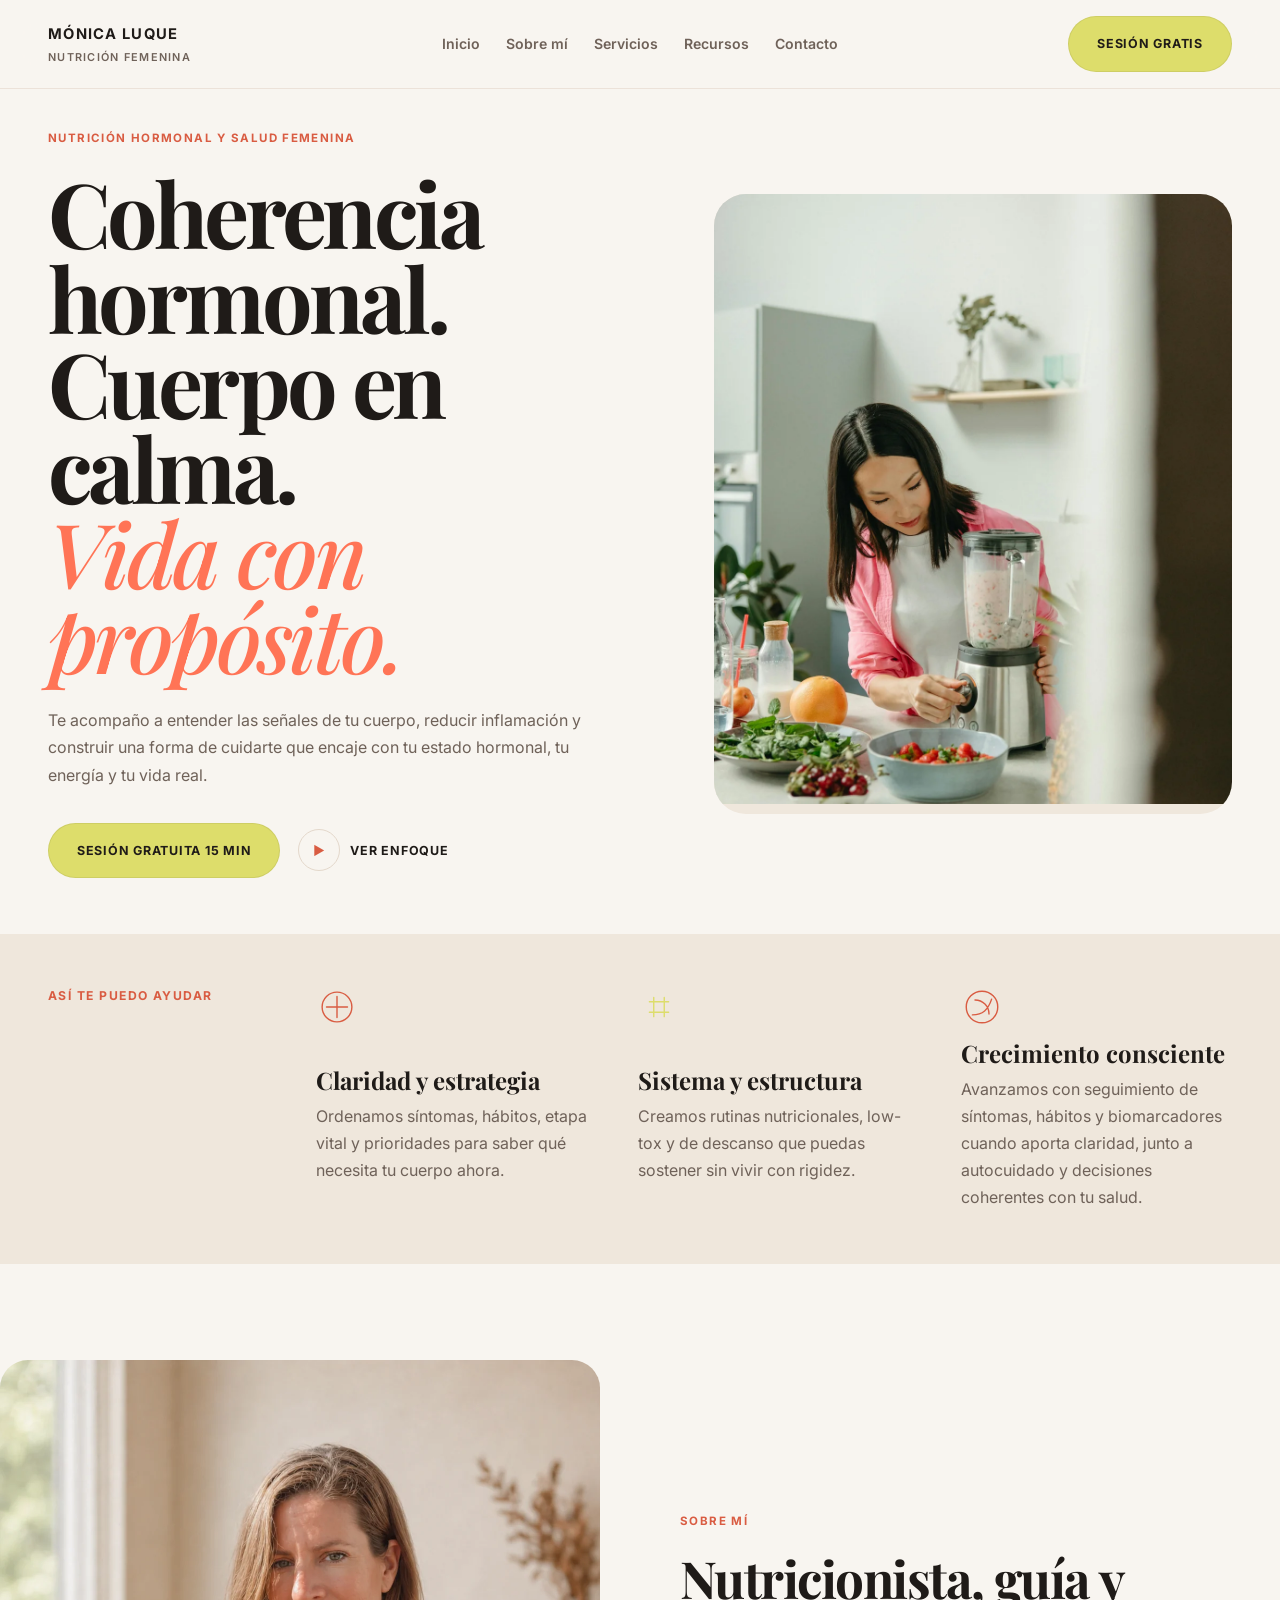
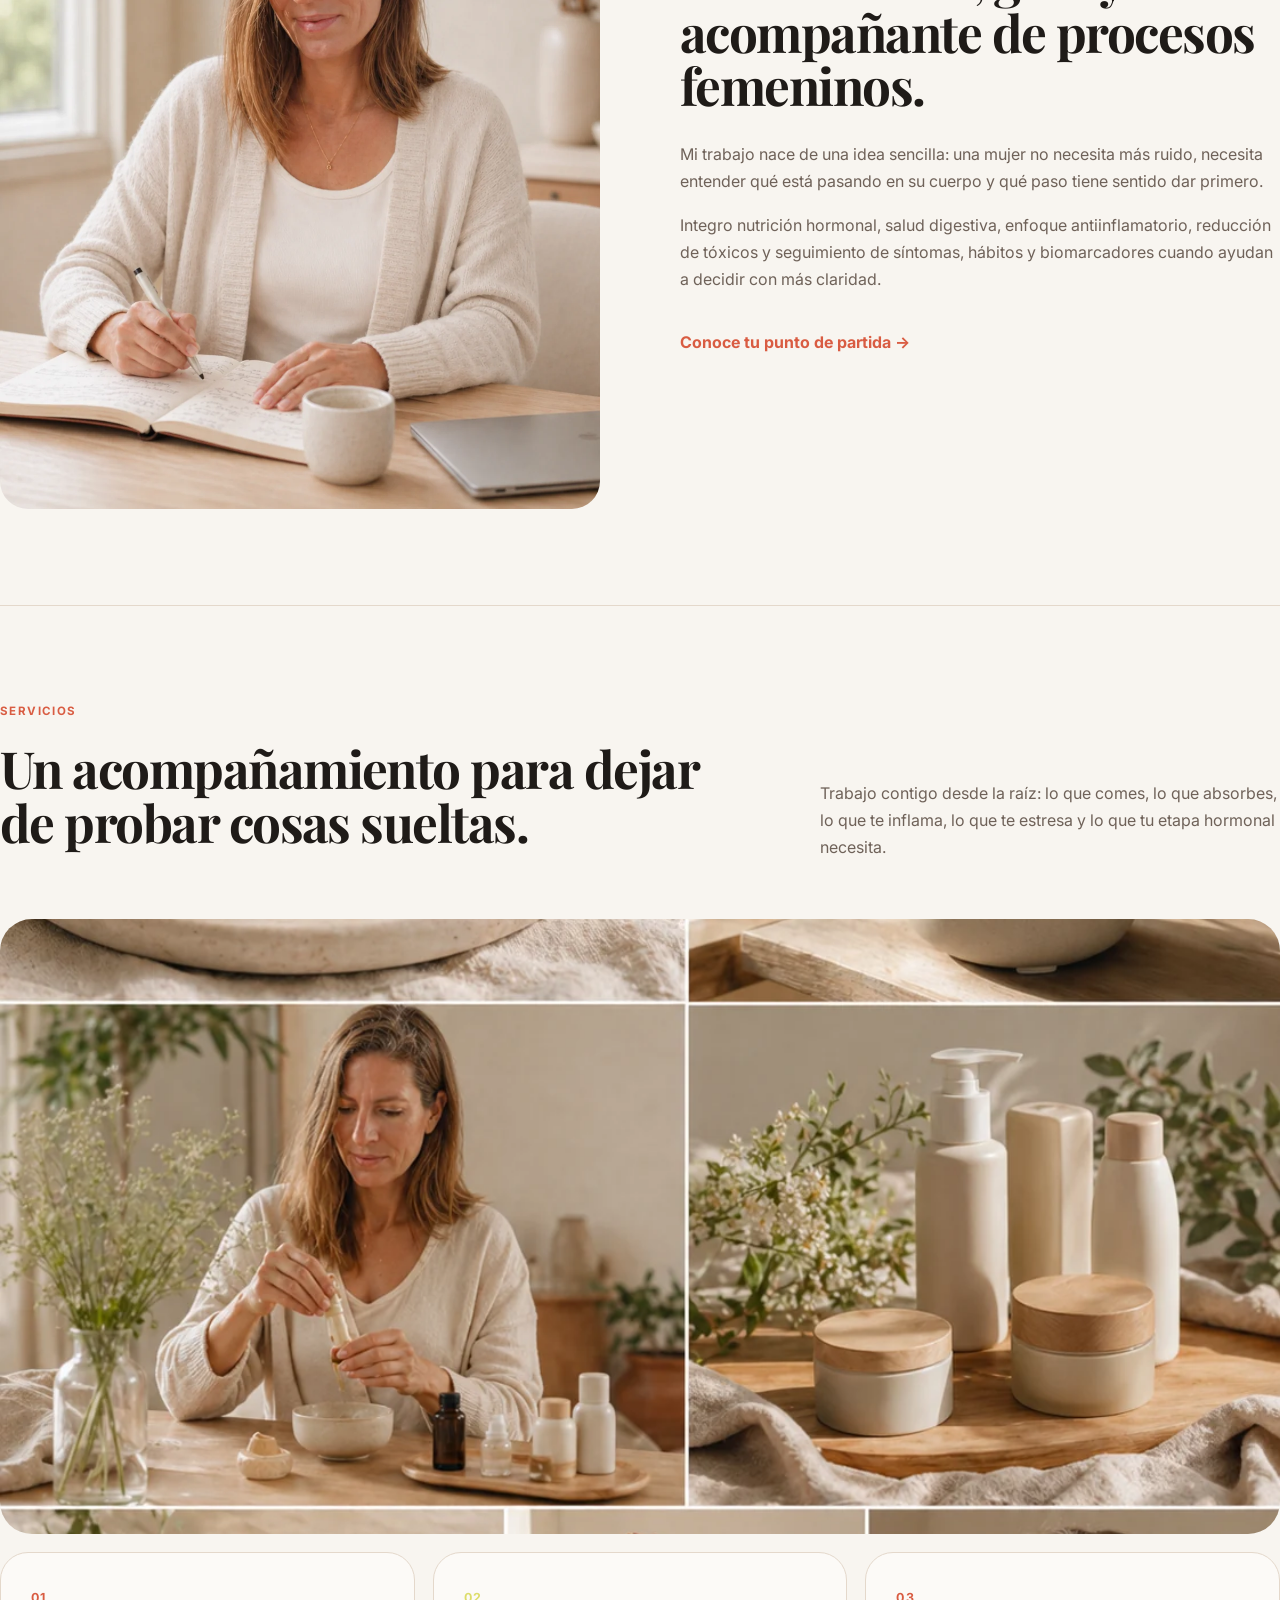
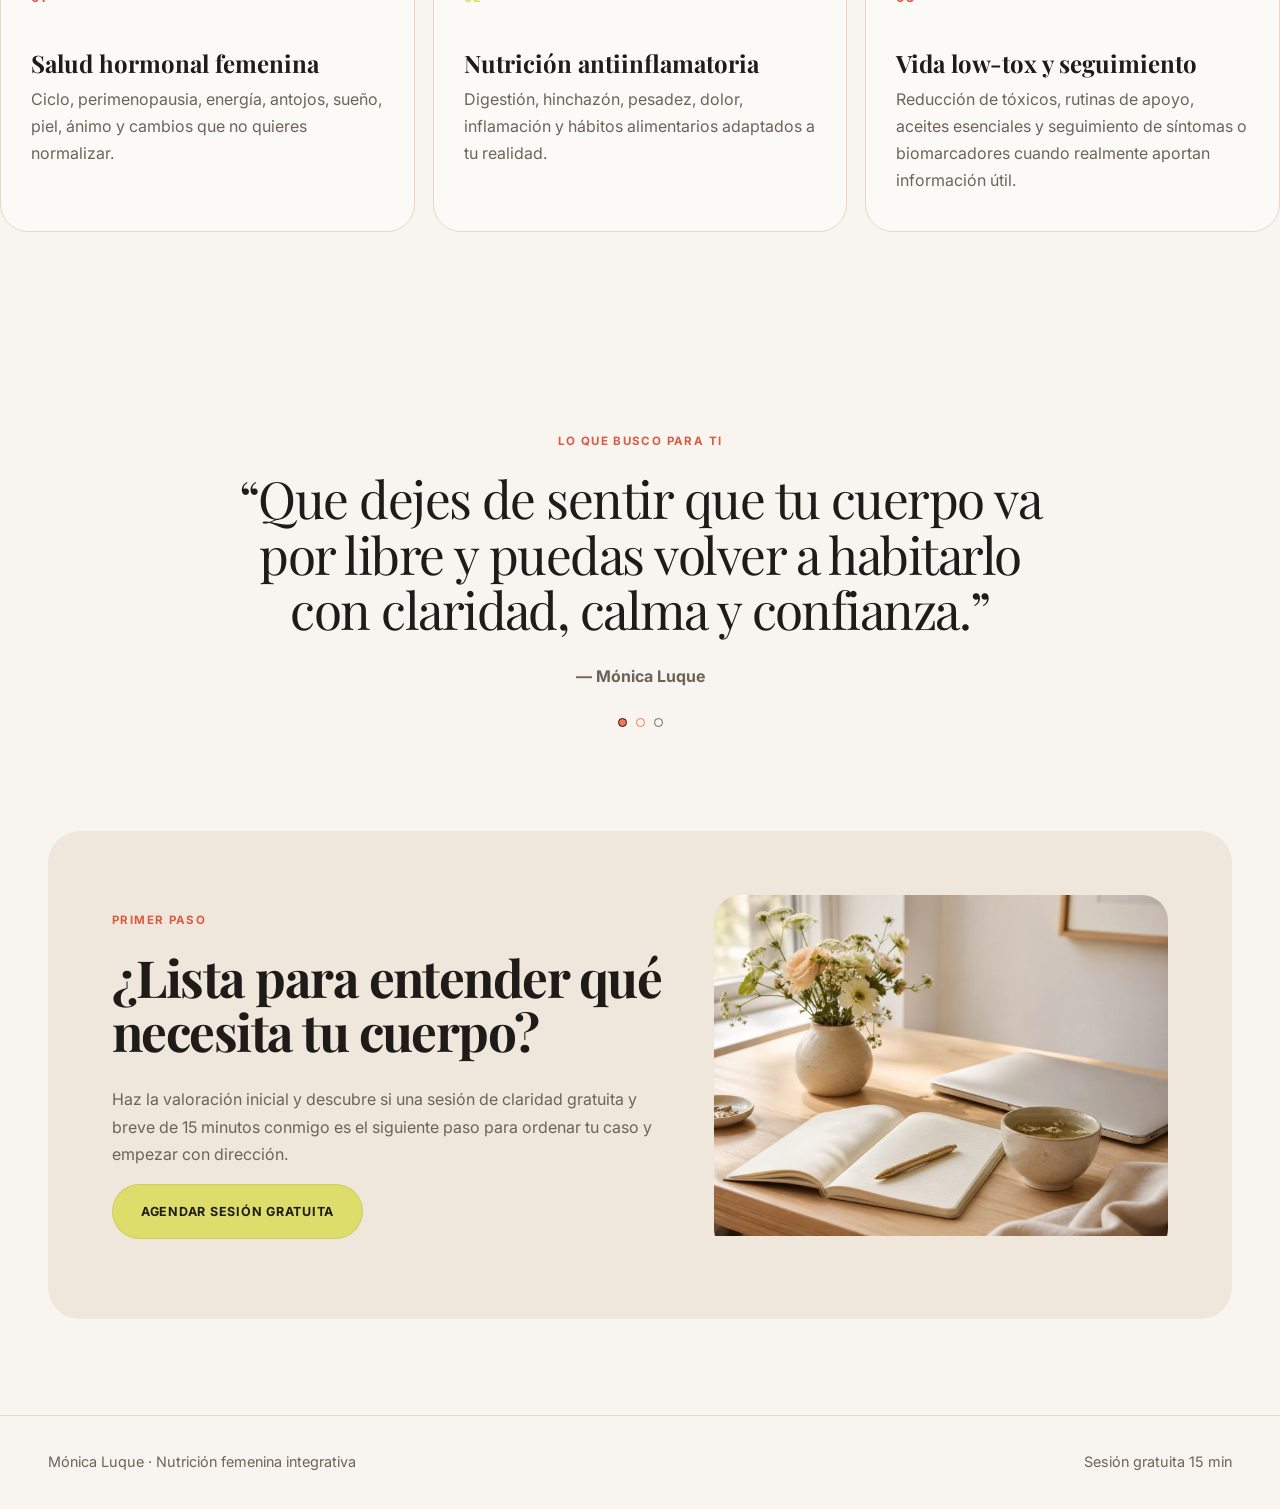
==== index.html @ c3ed1be4 "Apply brand accent colors" ====
<!doctype html>
<html lang="es">
  <head>
    <meta charset="utf-8" />
    <meta name="viewport" content="width=device-width, initial-scale=1" />
    <title>Mónica Luque | Nutrición hormonal y salud femenina</title>
    <meta
      name="description"
      content="Acompañamiento nutricional para mujeres que quieren entender su salud hormonal, reducir inflamación y recuperar calma, energía y claridad."
    />
    <link rel="preconnect" href="https://fonts.googleapis.com" />
    <link rel="preconnect" href="https://fonts.gstatic.com" crossorigin />
    <link
      href="https://fonts.googleapis.com/css2?family=Inter:wght@400;500;600;700&family=Playfair+Display:ital,wght@0,500;0,600;1,500&display=swap"
      rel="stylesheet"
    />
    <style>
      :root {
        --color-bg: #F8F5F0;
        --color-bg-soft: #EFE7DC;
        --color-text: #1F1B18;
        --color-muted: #6F6259;
        --color-accent: #ff7456;
        --color-accent-dark: #d95c42;
        --color-highlight: #dddd6b;
        --color-border: #E4D8CB;
        --color-white: #FFFFFF;
        --color-black: #151515;
      }

      * {
        box-sizing: border-box;
      }

      html {
        scroll-behavior: smooth;
      }

      body {
        margin: 0;
        color: var(--color-text);
        background: var(--color-bg);
        font-family: "Inter", sans-serif;
        line-height: 1.7;
      }

      body.menu-open {
        overflow: hidden;
      }

      img {
        display: block;
        width: 100%;
        height: 100%;
        object-fit: cover;
      }

      a {
        color: inherit;
        text-decoration: none;
      }

      h1,
      h2,
      h3,
      p {
        margin-top: 0;
      }

      .container {
        width: min(1440px, 100%);
        margin: 0 auto;
        padding: 0 clamp(24px, 4vw, 48px);
      }

      .header {
        position: sticky;
        top: 0;
        z-index: 50;
        background: rgba(248, 245, 240, 0.86);
        border-bottom: 1px solid rgba(228, 216, 203, 0.64);
        backdrop-filter: blur(18px);
      }

      .header-inner {
        height: 88px;
        display: grid;
        grid-template-columns: 1fr auto 1fr;
        align-items: center;
        gap: 24px;
      }

      .brand {
        display: inline-flex;
        flex-direction: column;
        gap: 1px;
        width: fit-content;
        letter-spacing: 0.08em;
        text-transform: uppercase;
      }

      .brand strong {
        font-size: 0.92rem;
        font-weight: 700;
      }

      .brand span {
        color: var(--color-muted);
        font-size: 0.68rem;
        font-weight: 600;
      }

      .nav {
        display: flex;
        align-items: center;
        gap: 26px;
        color: var(--color-muted);
        font-size: 0.88rem;
        font-weight: 600;
      }

      .nav a {
        transition: color 0.25s ease;
      }

      .nav a:hover {
        color: var(--color-text);
      }

      .header-actions {
        display: flex;
        justify-content: flex-end;
        align-items: center;
        gap: 14px;
      }

      .menu-toggle {
        display: none;
        width: 44px;
        height: 44px;
        border: 1px solid var(--color-border);
        border-radius: 999px;
        background: rgba(255, 255, 255, 0.5);
        cursor: pointer;
      }

      .menu-toggle span {
        display: block;
        width: 17px;
        height: 1.5px;
        margin: 4px auto;
        background: var(--color-text);
      }

      .btn-primary,
      .btn-secondary {
        display: inline-flex;
        align-items: center;
        justify-content: center;
        gap: 10px;
        min-height: 52px;
        border-radius: 999px;
        font-weight: 700;
        text-transform: uppercase;
        font-size: 0.78rem;
        letter-spacing: 0.06em;
      }

      .btn-primary {
        padding: 16px 28px;
        color: var(--color-text);
        background: var(--color-highlight);
        border: 1px solid rgba(31, 27, 24, 0.08);
        transition: transform 0.25s ease, background 0.25s ease;
      }

      .btn-primary:hover {
        transform: translateY(-2px);
        background: var(--color-accent);
        color: var(--color-white);
      }

      .btn-secondary {
        color: var(--color-text);
        background: transparent;
      }

      .play-icon {
        display: inline-grid;
        place-items: center;
        width: 42px;
        height: 42px;
        color: var(--color-accent-dark);
        border: 1px solid var(--color-border);
        border-radius: 50%;
      }

      .hero {
        min-height: calc(100vh - 88px);
        display: grid;
        grid-template-columns: minmax(0, 1fr) minmax(360px, 0.9fr);
        align-items: center;
        gap: clamp(48px, 7vw, 108px);
        padding-top: 40px;
        padding-bottom: 56px;
      }

      .eyebrow {
        margin-bottom: 20px;
        color: var(--color-accent-dark);
        font-size: 0.72rem;
        font-weight: 700;
        letter-spacing: 0.12em;
        text-transform: uppercase;
      }

      .hero-title {
        max-width: 860px;
        margin-bottom: 28px;
        font-family: "Playfair Display", "Cormorant Garamond", Georgia, serif;
        font-size: clamp(3rem, 7vw, 6.5rem);
        line-height: 0.95;
        letter-spacing: -0.04em;
      }

      .italic-accent {
        color: var(--color-accent);
        font-style: italic;
        font-weight: 500;
      }

      .body-text {
        max-width: 620px;
        color: var(--color-muted);
        font-size: 1rem;
        line-height: 1.7;
      }

      .hero-actions {
        display: flex;
        flex-wrap: wrap;
        align-items: center;
        gap: 18px;
        margin-top: 34px;
      }

      .hero-image {
        min-height: 620px;
        overflow: hidden;
        border-radius: 32px;
        background: var(--color-bg-soft);
      }

      .service-band {
        background: var(--color-bg-soft);
      }

      .features-grid {
        display: grid;
        grid-template-columns: 0.8fr repeat(3, 1fr);
        gap: clamp(24px, 4vw, 58px);
        padding-top: 52px;
        padding-bottom: 52px;
      }

      .feature-kicker {
        max-width: 210px;
        color: var(--color-accent-dark);
        font-size: 0.76rem;
        font-weight: 700;
        letter-spacing: 0.12em;
        text-transform: uppercase;
      }

      .feature {
        display: grid;
        gap: 12px;
      }

      .feature-icon {
        width: 42px;
        height: 42px;
        color: var(--color-accent-dark);
      }

      .feature:nth-of-type(2) .feature-icon {
        color: var(--color-highlight);
      }

      .feature h3,
      .service-card h3 {
        margin-bottom: 8px;
        font-family: "Playfair Display", Georgia, serif;
        font-size: 1.5rem;
        line-height: 1.15;
      }

      .feature p,
      .service-card p {
        margin-bottom: 0;
        color: var(--color-muted);
      }

      .about {
        padding: 96px 0;
        display: grid;
        grid-template-columns: 1fr 1fr;
        gap: 80px;
        align-items: center;
      }

      .about-image {
        min-height: 650px;
        overflow: hidden;
        border-radius: 28px;
        transition: transform 0.3s ease;
      }

      .about-image:hover,
      .cta-box:hover {
        transform: translateY(-3px);
      }

      .section-title {
        max-width: 760px;
        margin-bottom: 28px;
        font-family: "Playfair Display", "Cormorant Garamond", Georgia, serif;
        font-size: clamp(2rem, 4vw, 4rem);
        line-height: 1.05;
        letter-spacing: -0.03em;
      }

      .text-link {
        display: inline-flex;
        align-items: center;
        gap: 10px;
        margin-top: 20px;
        color: var(--color-accent-dark);
        font-weight: 700;
      }

      .services {
        padding: 96px 0;
        border-top: 1px solid var(--color-border);
      }

      .services-head {
        display: flex;
        justify-content: space-between;
        gap: 42px;
        align-items: flex-end;
        margin-bottom: 42px;
      }

      .services-head p {
        max-width: 460px;
      }

      .services-visual {
        height: clamp(360px, 48vw, 620px);
        margin-bottom: 18px;
        overflow: hidden;
        border-radius: 32px;
        background: var(--color-bg-soft);
      }

      .services-grid {
        display: grid;
        grid-template-columns: repeat(3, 1fr);
        gap: 18px;
      }

      .service-card {
        min-height: 280px;
        padding: 30px;
        background: rgba(255, 255, 255, 0.46);
        border: 1px solid var(--color-border);
        border-radius: 28px;
        transition: transform 0.3s ease, background 0.3s ease, border-color 0.3s ease;
      }

      .service-card:hover {
        transform: translateY(-4px);
        background: rgba(255, 255, 255, 0.72);
        border-color: rgba(255, 116, 86, 0.48);
      }

      .service-card span {
        display: inline-flex;
        margin-bottom: 42px;
        color: var(--color-accent-dark);
        font-size: 0.78rem;
        font-weight: 700;
        letter-spacing: 0.1em;
      }

      .service-card:nth-child(2) span {
        color: var(--color-highlight);
      }

      .testimonial {
        padding: 104px 0;
        text-align: center;
      }

      .quote {
        max-width: 820px;
        margin: 0 auto 26px;
        font-family: "Playfair Display", Georgia, serif;
        font-size: clamp(2rem, 4vw, 4rem);
        line-height: 1.08;
        letter-spacing: -0.03em;
      }

      .testimonial cite {
        color: var(--color-muted);
        font-style: normal;
        font-weight: 700;
      }

      .dots {
        display: flex;
        justify-content: center;
        gap: 9px;
        margin-top: 28px;
      }

      .dots span {
        width: 9px;
        height: 9px;
        border: 1px solid var(--color-muted);
        border-radius: 50%;
      }

      .dots span:first-child {
        background: var(--color-accent);
        border-color: var(--color-black);
      }

      .dots span:nth-child(2) {
        border-color: var(--color-accent);
      }

      .cta {
        padding-bottom: 96px;
      }

      .cta-box {
        display: grid;
        grid-template-columns: 1.1fr 0.9fr;
        gap: 48px;
        align-items: center;
        overflow: hidden;
        padding: clamp(36px, 5vw, 64px);
        background: var(--color-bg-soft);
        border-radius: 32px;
        transition: transform 0.3s ease;
      }

      .cta-copy p {
        max-width: 560px;
      }

      .cta-image {
        min-height: 360px;
        overflow: hidden;
        border-radius: 26px;
      }

      .footer {
        padding: 34px 0;
        border-top: 1px solid var(--color-border);
        color: var(--color-muted);
      }

      .footer-inner {
        display: flex;
        justify-content: space-between;
        gap: 20px;
        font-size: 0.9rem;
      }

      .fade-in {
        opacity: 0;
        transform: translateY(24px);
        transition: opacity 0.7s ease, transform 0.7s ease;
      }

      .fade-in.visible {
        opacity: 1;
        transform: translateY(0);
      }

      .mobile-panel {
        display: none;
      }

      @media (max-width: 980px) {
        .header-inner,
        .hero,
        .about,
        .cta-box,
        .features-grid,
        .services-grid {
          grid-template-columns: 1fr;
        }

        .header-inner {
          display: flex;
          justify-content: space-between;
        }

        .nav,
        .header-actions .btn-primary {
          display: none;
        }

        .menu-toggle {
          display: inline-block;
        }

        .mobile-panel {
          position: fixed;
          inset: 88px 16px auto;
          z-index: 60;
          display: grid;
          gap: 8px;
          padding: 18px;
          background: rgba(255, 255, 255, 0.92);
          border: 1px solid var(--color-border);
          border-radius: 24px;
          box-shadow: 0 24px 80px rgba(31, 27, 24, 0.12);
          transform: translateY(-12px);
          opacity: 0;
          pointer-events: none;
          transition: opacity 0.25s ease, transform 0.25s ease;
        }

        .menu-open .mobile-panel {
          transform: translateY(0);
          opacity: 1;
          pointer-events: auto;
        }

        .mobile-panel a {
          padding: 14px 12px;
          border-radius: 16px;
          font-weight: 700;
        }

        .mobile-panel a:last-child {
          color: var(--color-white);
          background: var(--color-black);
          text-align: center;
        }

        .hero {
          min-height: auto;
          padding-top: 42px;
        }

        .hero-image,
        .about-image {
          min-height: 460px;
        }

        .features-grid {
          gap: 30px;
        }

        .services-head {
          display: block;
        }
      }

      @media (max-width: 640px) {
        .container {
          padding: 0 24px;
        }

        .header-inner {
          height: 78px;
        }

        .mobile-panel {
          inset-top: 78px;
        }

        .hero-title {
          font-size: clamp(2.8rem, 15vw, 3.2rem);
        }

        .hero-actions {
          align-items: stretch;
          flex-direction: column;
        }

        .btn-primary,
        .btn-secondary {
          width: 100%;
        }

        .hero-image,
        .about-image,
        .services-visual,
        .cta-image {
          min-height: 360px;
          border-radius: 24px;
        }

        .about,
        .services,
        .testimonial,
        .cta {
          padding-top: 64px;
          padding-bottom: 64px;
        }

        .cta-box {
          padding: 30px;
          border-radius: 28px;
        }

        .footer-inner {
          flex-direction: column;
        }
      }
    </style>
  </head>
  <body>
    <header class="header">
      <div class="container header-inner">
        <a class="brand" href="#inicio" aria-label="Mónica Luque">
          <strong>Mónica Luque</strong>
          <span>Nutrición femenina</span>
        </a>

        <nav class="nav" aria-label="Navegación principal">
          <a href="#inicio">Inicio</a>
          <a href="#sobre-mi">Sobre mí</a>
          <a href="#servicios">Servicios</a>
          <a href="#recursos">Recursos</a>
          <a href="#contacto">Contacto</a>
        </nav>

        <div class="header-actions">
          <a class="btn-primary" href="./sesion-claridad/">Sesión gratis</a>
          <button class="menu-toggle" type="button" aria-label="Abrir menú" aria-expanded="false">
            <span></span>
            <span></span>
          </button>
        </div>
      </div>
    </header>

    <nav class="mobile-panel" aria-label="Menú móvil">
      <a href="#inicio">Inicio</a>
      <a href="#sobre-mi">Sobre mí</a>
      <a href="#servicios">Servicios</a>
      <a href="#recursos">Recursos</a>
      <a href="./sesion-claridad/">Sesión gratuita 15 min</a>
    </nav>

    <main id="inicio">
      <section class="container hero fade-in">
        <div>
          <p class="eyebrow">Nutrición hormonal y salud femenina</p>
          <h1 class="hero-title">
            Coherencia hormonal.<br />
            Cuerpo en calma.<br />
            <span class="italic-accent">Vida con propósito.</span>
          </h1>
          <p class="body-text">
            Te acompaño a entender las señales de tu cuerpo, reducir inflamación y construir una forma de cuidarte que encaje con tu estado hormonal, tu energía y tu vida real.
          </p>
          <div class="hero-actions">
            <a class="btn-primary" href="./sesion-claridad/">Sesión gratuita 15 min</a>
            <a class="btn-secondary" href="#sobre-mi"><span class="play-icon">▶</span> Ver enfoque</a>
          </div>
        </div>

        <div class="hero-image" aria-label="Imagen luminosa de nutrición y salud femenina">
          <img
            src="./assets/images/nutrition-female-health-hero.webp"
            alt="Mujer preparando alimentos frescos en una cocina luminosa para cuidar su salud hormonal"
            fetchpriority="high"
          />
        </div>
      </section>

      <section class="service-band fade-in" id="recursos">
        <div class="container features-grid">
          <p class="feature-kicker">Así te puedo ayudar</p>
          <article class="feature">
            <svg class="feature-icon" viewBox="0 0 48 48" fill="none" aria-hidden="true"><path d="M12 24h24M24 12v24" stroke="currentColor" stroke-width="1.6" stroke-linecap="round"/><circle cx="24" cy="24" r="17" stroke="currentColor" stroke-width="1.6"/></svg>
            <div>
              <h3>Claridad y estrategia</h3>
              <p>Ordenamos síntomas, hábitos, etapa vital y prioridades para saber qué necesita tu cuerpo ahora.</p>
            </div>
          </article>
          <article class="feature">
            <svg class="feature-icon" viewBox="0 0 48 48" fill="none" aria-hidden="true"><path d="M13 18h22M13 30h22M18 13v22M30 13v22" stroke="currentColor" stroke-width="1.6" stroke-linecap="round"/></svg>
            <div>
              <h3>Sistema y estructura</h3>
              <p>Creamos rutinas nutricionales, low-tox y de descanso que puedas sostener sin vivir con rigidez.</p>
            </div>
          </article>
          <article class="feature">
            <svg class="feature-icon" viewBox="0 0 48 48" fill="none" aria-hidden="true"><path d="M13 33c12 0 18-6 22-18M16 16c9 0 16 7 16 16" stroke="currentColor" stroke-width="1.6" stroke-linecap="round"/><circle cx="24" cy="24" r="18" stroke="currentColor" stroke-width="1.6"/></svg>
            <div>
              <h3>Crecimiento consciente</h3>
              <p>Avanzamos con seguimiento de síntomas, hábitos y biomarcadores cuando aporta claridad, junto a autocuidado y decisiones coherentes con tu salud.</p>
            </div>
          </article>
        </div>
      </section>

      <section class="container about fade-in" id="sobre-mi">
        <div class="about-image">
          <img
            src="./assets/images/monica-sobre-mi.webp"
            alt="Mónica Luque revisando notas de nutrición y salud femenina"
            loading="lazy"
          />
        </div>
        <div>
          <p class="eyebrow">Sobre mí</p>
          <h2 class="section-title">Nutricionista, guía y acompañante de procesos femeninos.</h2>
          <p class="body-text">
            Mi trabajo nace de una idea sencilla: una mujer no necesita más ruido, necesita entender qué está pasando en su cuerpo y qué paso tiene sentido dar primero.
          </p>
          <p class="body-text">
            Integro nutrición hormonal, salud digestiva, enfoque antiinflamatorio, reducción de tóxicos y seguimiento de síntomas, hábitos y biomarcadores cuando ayudan a decidir con más claridad.
          </p>
          <a class="text-link" href="./sesion-claridad/">Conoce tu punto de partida →</a>
        </div>
      </section>

      <section class="container services fade-in" id="servicios">
        <div class="services-head">
          <div>
            <p class="eyebrow">Servicios</p>
            <h2 class="section-title">Un acompañamiento para dejar de probar cosas sueltas.</h2>
          </div>
          <p class="body-text">
            Trabajo contigo desde la raíz: lo que comes, lo que absorbes, lo que te inflama, lo que te estresa y lo que tu etapa hormonal necesita.
          </p>
        </div>
        <div class="services-visual">
          <img
            src="./assets/images/monica-universo-bienestar.webp"
            alt="Universo visual de bienestar femenino, autocuidado y vida low-tox"
            loading="lazy"
          />
        </div>
        <div class="services-grid">
          <article class="service-card">
            <span>01</span>
            <h3>Salud hormonal femenina</h3>
            <p>Ciclo, perimenopausia, energía, antojos, sueño, piel, ánimo y cambios que no quieres normalizar.</p>
          </article>
          <article class="service-card">
            <span>02</span>
            <h3>Nutrición antiinflamatoria</h3>
            <p>Digestión, hinchazón, pesadez, dolor, inflamación y hábitos alimentarios adaptados a tu realidad.</p>
          </article>
          <article class="service-card">
            <span>03</span>
            <h3>Vida low-tox y seguimiento</h3>
            <p>Reducción de tóxicos, rutinas de apoyo, aceites esenciales y seguimiento de síntomas o biomarcadores cuando realmente aportan información útil.</p>
          </article>
        </div>
      </section>

      <section class="testimonial fade-in">
        <div class="container">
          <p class="eyebrow">Lo que busco para ti</p>
          <blockquote class="quote">
            “Que dejes de sentir que tu cuerpo va por libre y puedas volver a habitarlo con claridad, calma y confianza.”
          </blockquote>
          <cite>— Mónica Luque</cite>
          <div class="dots" aria-hidden="true"><span></span><span></span><span></span></div>
        </div>
      </section>

      <section class="container cta fade-in" id="contacto">
        <div class="cta-box">
          <div class="cta-copy">
            <p class="eyebrow">Primer paso</p>
            <h2 class="section-title">¿Lista para entender qué necesita tu cuerpo?</h2>
            <p class="body-text">
              Haz la valoración inicial y descubre si una sesión de claridad gratuita y breve de 15 minutos conmigo es el siguiente paso para ordenar tu caso y empezar con dirección.
            </p>
            <a class="btn-primary" href="./sesion-claridad/">Agendar sesión gratuita</a>
          </div>
          <div class="cta-image">
            <img
              src="./assets/images/monica-claridad-cta.webp"
              alt="Escritorio luminoso con libreta, infusión y flores para una sesión de claridad"
              loading="lazy"
            />
          </div>
        </div>
      </section>
    </main>

    <footer class="footer">
      <div class="container footer-inner">
        <span>Mónica Luque · Nutrición femenina integrativa</span>
        <a href="./sesion-claridad/">Sesión gratuita 15 min</a>
      </div>
    </footer>

    <script>
      const toggle = document.querySelector(".menu-toggle");
      const links = document.querySelectorAll(".mobile-panel a");
      const fadeItems = document.querySelectorAll(".fade-in");

      toggle.addEventListener("click", () => {
        const isOpen = document.body.classList.toggle("menu-open");
        toggle.setAttribute("aria-expanded", String(isOpen));
      });

      links.forEach((link) => {
        link.addEventListener("click", () => {
          document.body.classList.remove("menu-open");
          toggle.setAttribute("aria-expanded", "false");
        });
      });

      const observer = new IntersectionObserver(
        (entries) => {
          entries.forEach((entry) => {
            if (entry.isIntersecting) {
              entry.target.classList.add("visible");
              observer.unobserve(entry.target);
            }
          });
        },
        { threshold: 0.16 }
      );

      fadeItems.forEach((item) => observer.observe(item));
    </script>
  </body>
</html>
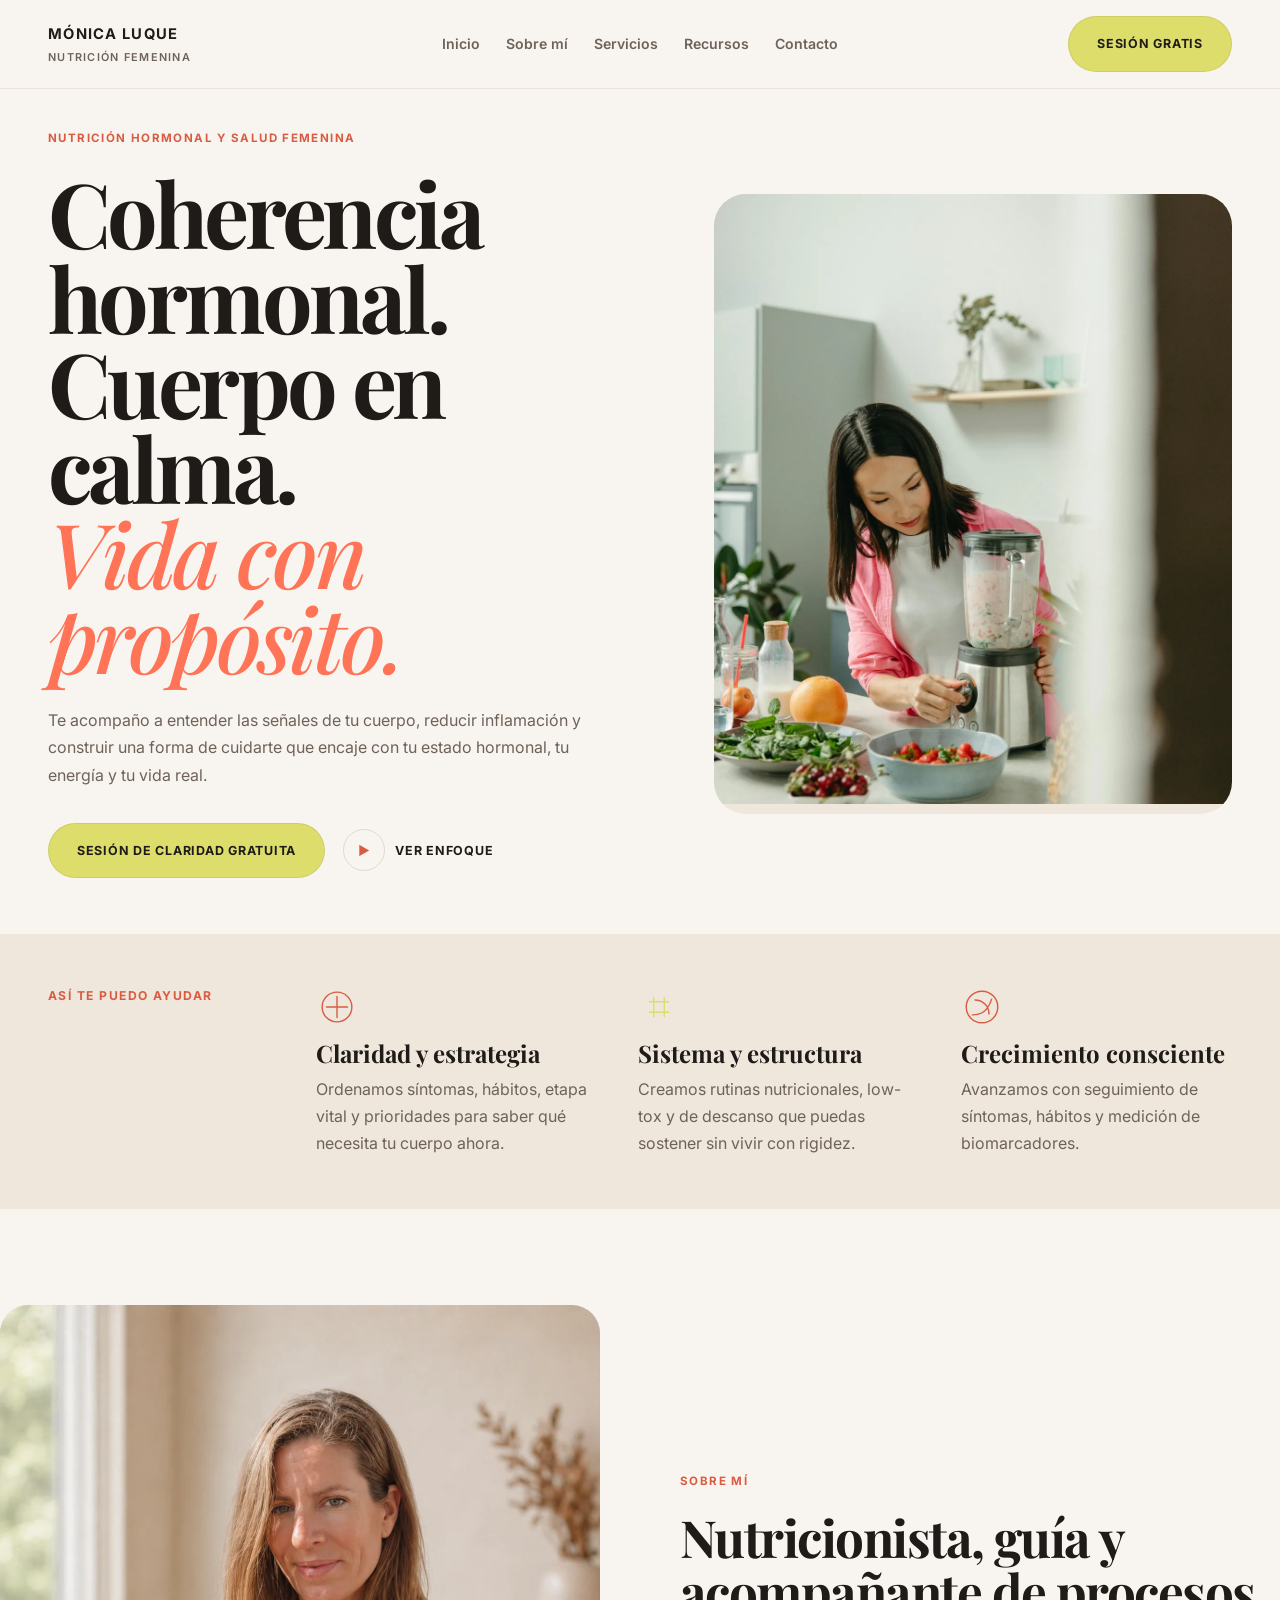
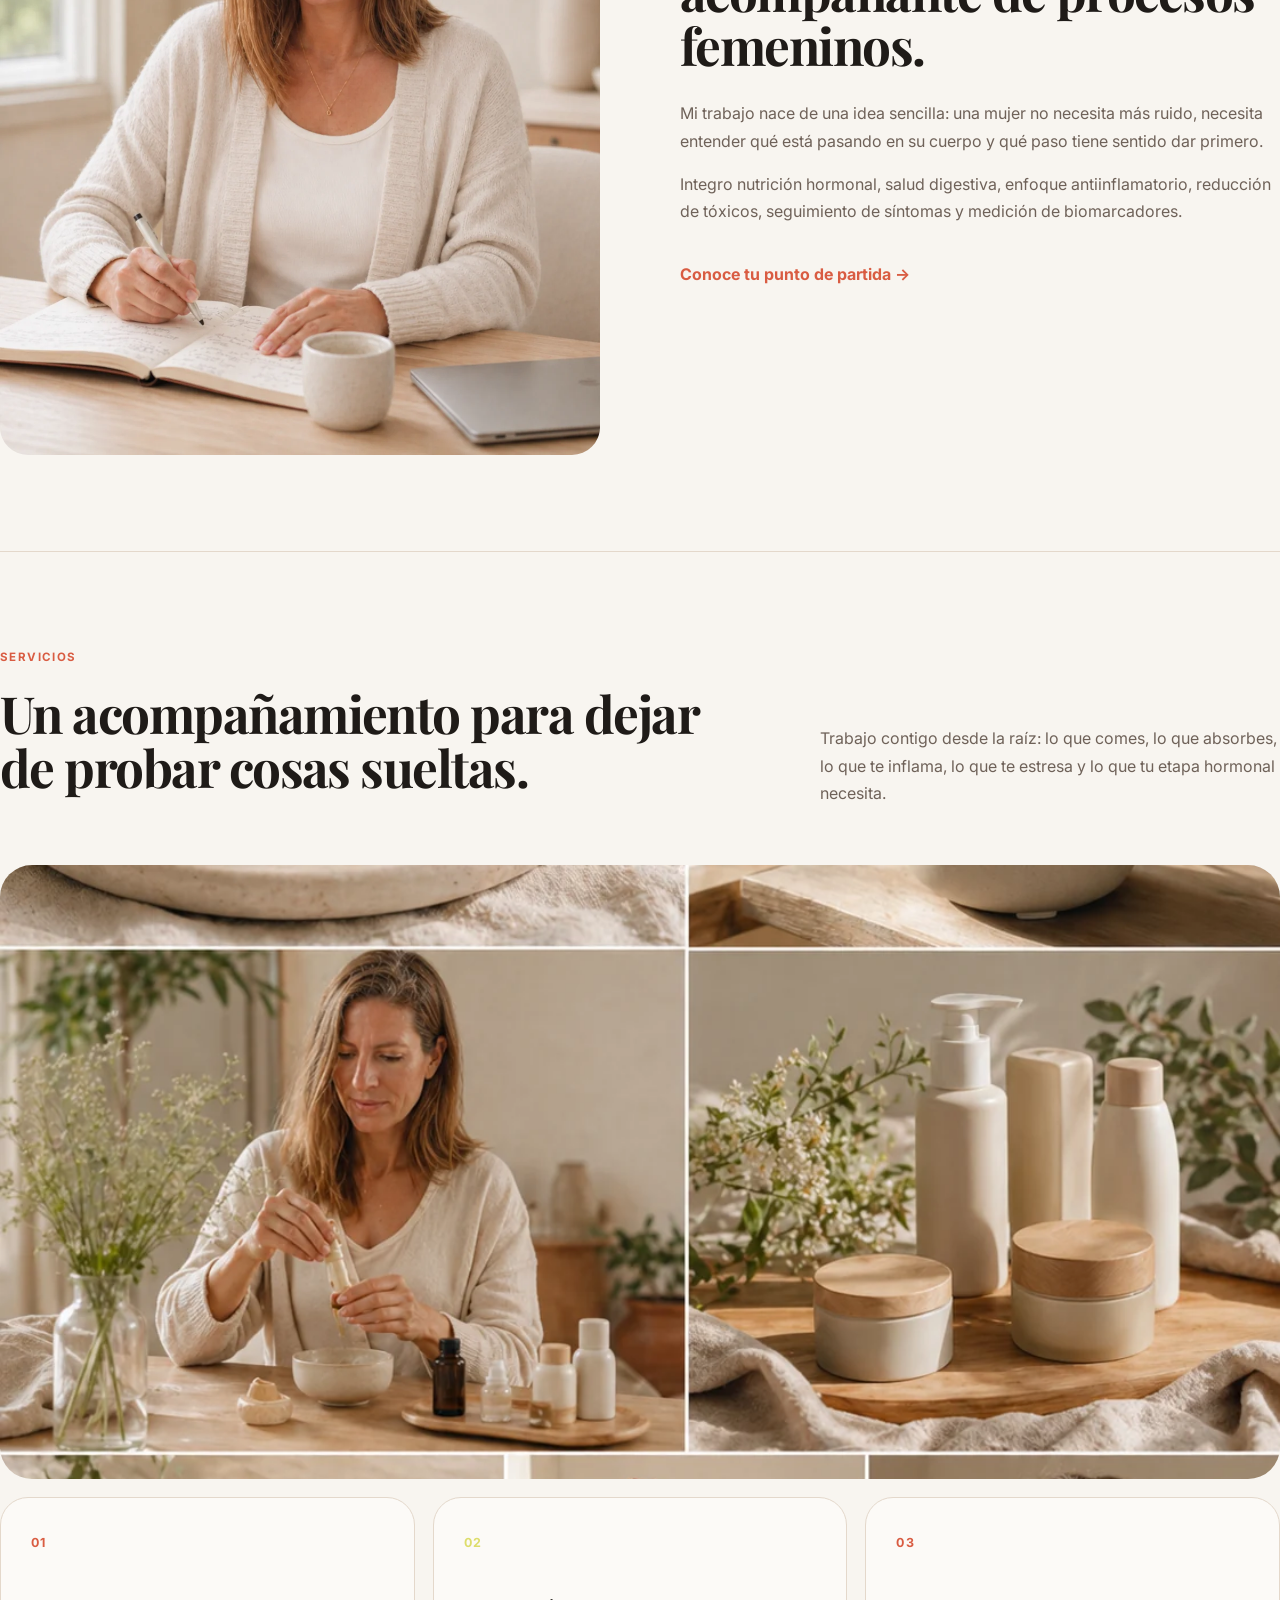
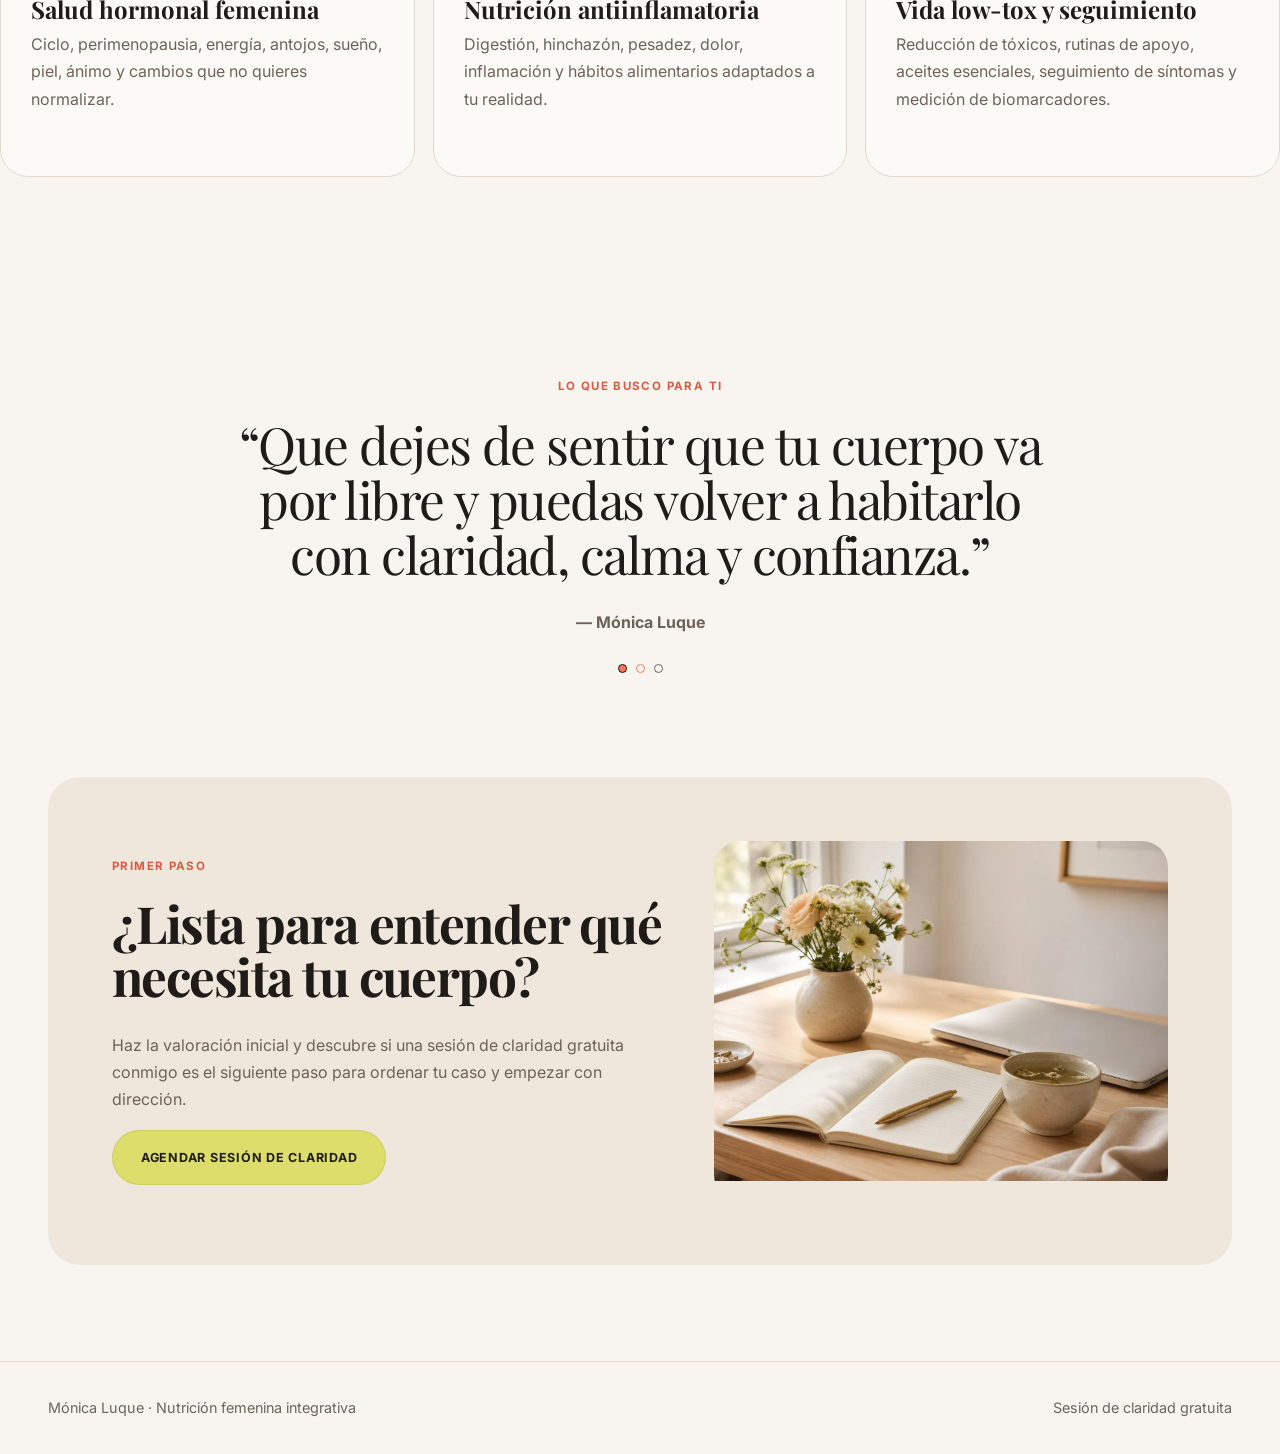
==== commit 9d0c37a9: "Refine clarity session copy" ====
--- a/index.html
+++ b/index.html
@@ -658,7 +658,7 @@
       <a href="#sobre-mi">Sobre mí</a>
       <a href="#servicios">Servicios</a>
       <a href="#recursos">Recursos</a>
-      <a href="./sesion-claridad/">Sesión gratuita 15 min</a>
+      <a href="./sesion-claridad/">Sesión de claridad gratuita</a>
     </nav>
 
     <main id="inicio">
@@ -674,7 +674,7 @@
             Te acompaño a entender las señales de tu cuerpo, reducir inflamación y construir una forma de cuidarte que encaje con tu estado hormonal, tu energía y tu vida real.
           </p>
           <div class="hero-actions">
-            <a class="btn-primary" href="./sesion-claridad/">Sesión gratuita 15 min</a>
+            <a class="btn-primary" href="./sesion-claridad/">Sesión de claridad gratuita</a>
             <a class="btn-secondary" href="#sobre-mi"><span class="play-icon">▶</span> Ver enfoque</a>
           </div>
         </div>
@@ -709,7 +709,7 @@
             <svg class="feature-icon" viewBox="0 0 48 48" fill="none" aria-hidden="true"><path d="M13 33c12 0 18-6 22-18M16 16c9 0 16 7 16 16" stroke="currentColor" stroke-width="1.6" stroke-linecap="round"/><circle cx="24" cy="24" r="18" stroke="currentColor" stroke-width="1.6"/></svg>
             <div>
               <h3>Crecimiento consciente</h3>
-              <p>Avanzamos con seguimiento de síntomas, hábitos y biomarcadores cuando aporta claridad, junto a autocuidado y decisiones coherentes con tu salud.</p>
+              <p>Avanzamos con seguimiento de síntomas, hábitos y medición de biomarcadores.</p>
             </div>
           </article>
         </div>
@@ -730,7 +730,7 @@
             Mi trabajo nace de una idea sencilla: una mujer no necesita más ruido, necesita entender qué está pasando en su cuerpo y qué paso tiene sentido dar primero.
           </p>
           <p class="body-text">
-            Integro nutrición hormonal, salud digestiva, enfoque antiinflamatorio, reducción de tóxicos y seguimiento de síntomas, hábitos y biomarcadores cuando ayudan a decidir con más claridad.
+            Integro nutrición hormonal, salud digestiva, enfoque antiinflamatorio, reducción de tóxicos, seguimiento de síntomas y medición de biomarcadores.
           </p>
           <a class="text-link" href="./sesion-claridad/">Conoce tu punto de partida →</a>
         </div>
@@ -767,7 +767,7 @@
           <article class="service-card">
             <span>03</span>
             <h3>Vida low-tox y seguimiento</h3>
-            <p>Reducción de tóxicos, rutinas de apoyo, aceites esenciales y seguimiento de síntomas o biomarcadores cuando realmente aportan información útil.</p>
+            <p>Reducción de tóxicos, rutinas de apoyo, aceites esenciales, seguimiento de síntomas y medición de biomarcadores.</p>
           </article>
         </div>
       </section>
@@ -789,9 +789,9 @@
             <p class="eyebrow">Primer paso</p>
             <h2 class="section-title">¿Lista para entender qué necesita tu cuerpo?</h2>
             <p class="body-text">
-              Haz la valoración inicial y descubre si una sesión de claridad gratuita y breve de 15 minutos conmigo es el siguiente paso para ordenar tu caso y empezar con dirección.
+              Haz la valoración inicial y descubre si una sesión de claridad gratuita conmigo es el siguiente paso para ordenar tu caso y empezar con dirección.
             </p>
-            <a class="btn-primary" href="./sesion-claridad/">Agendar sesión gratuita</a>
+            <a class="btn-primary" href="./sesion-claridad/">Agendar sesión de claridad</a>
           </div>
           <div class="cta-image">
             <img
@@ -807,7 +807,7 @@
     <footer class="footer">
       <div class="container footer-inner">
         <span>Mónica Luque · Nutrición femenina integrativa</span>
-        <a href="./sesion-claridad/">Sesión gratuita 15 min</a>
+        <a href="./sesion-claridad/">Sesión de claridad gratuita</a>
       </div>
     </footer>
 
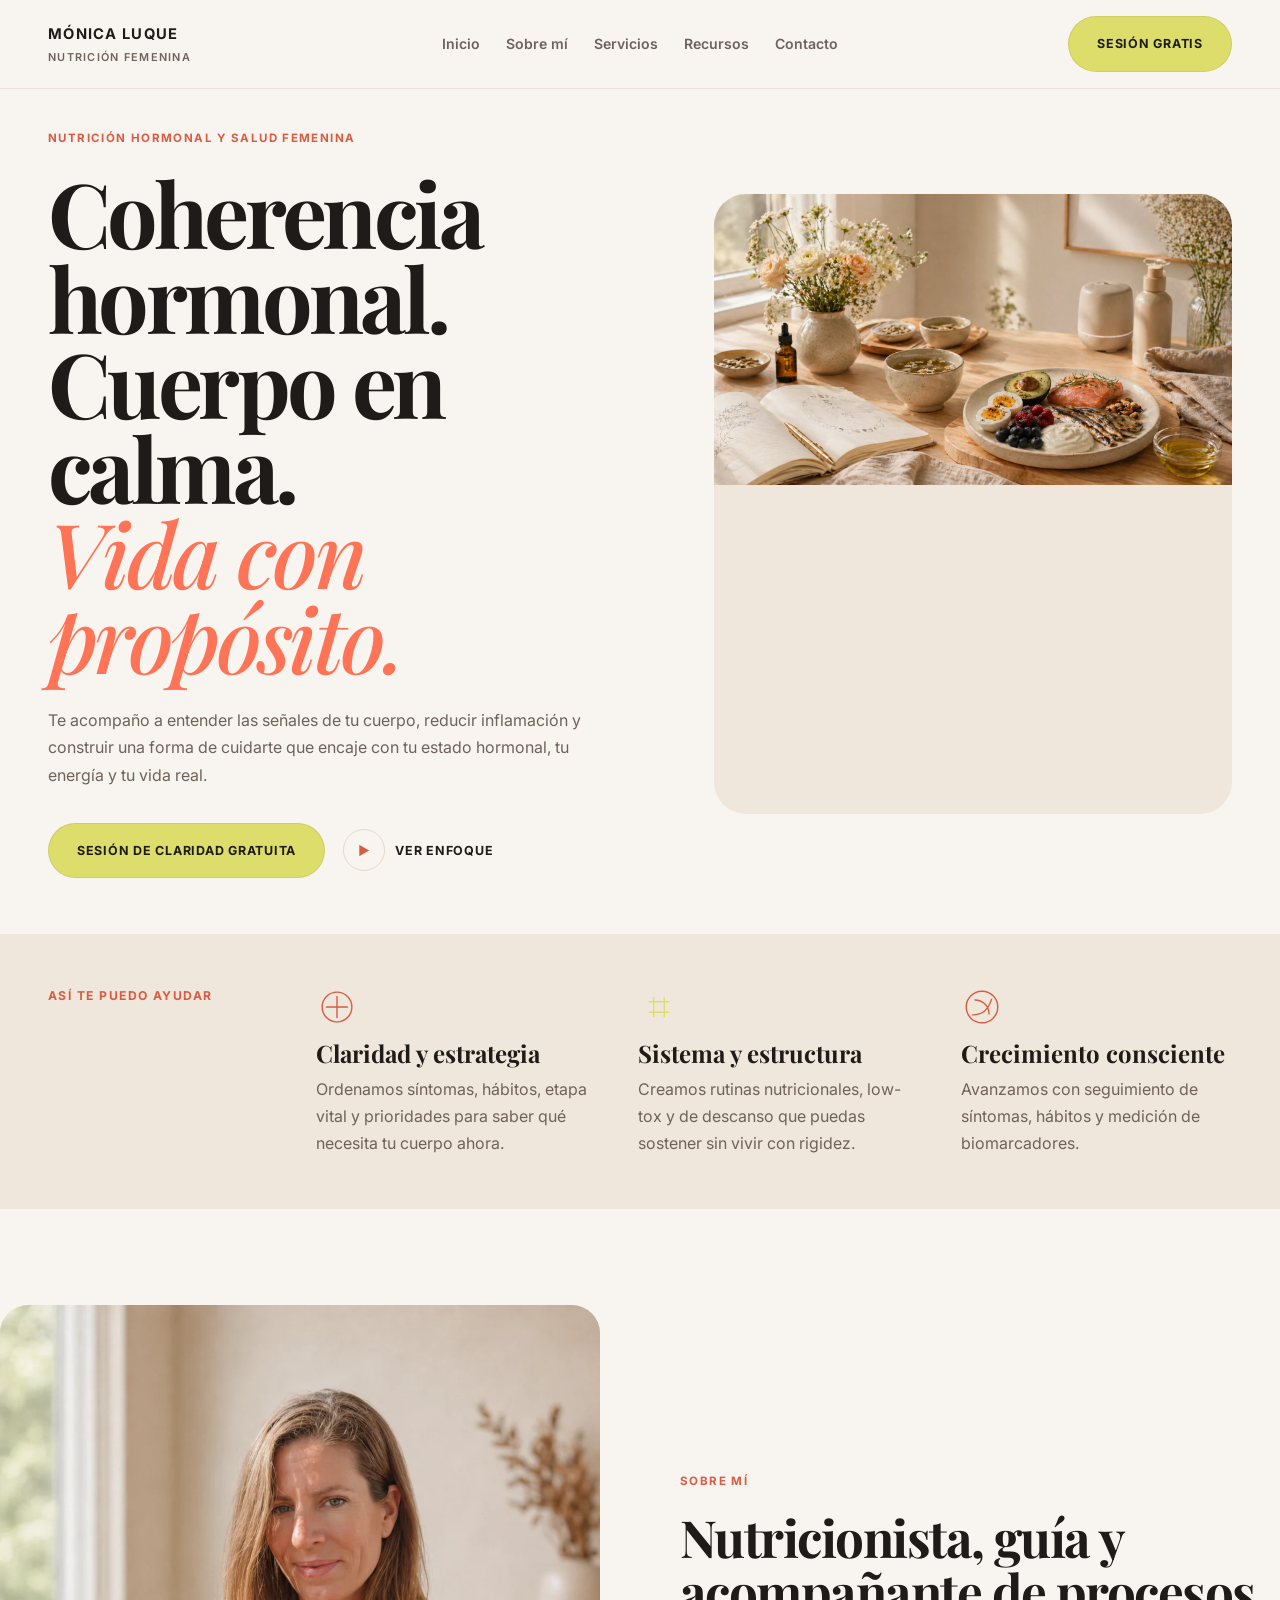
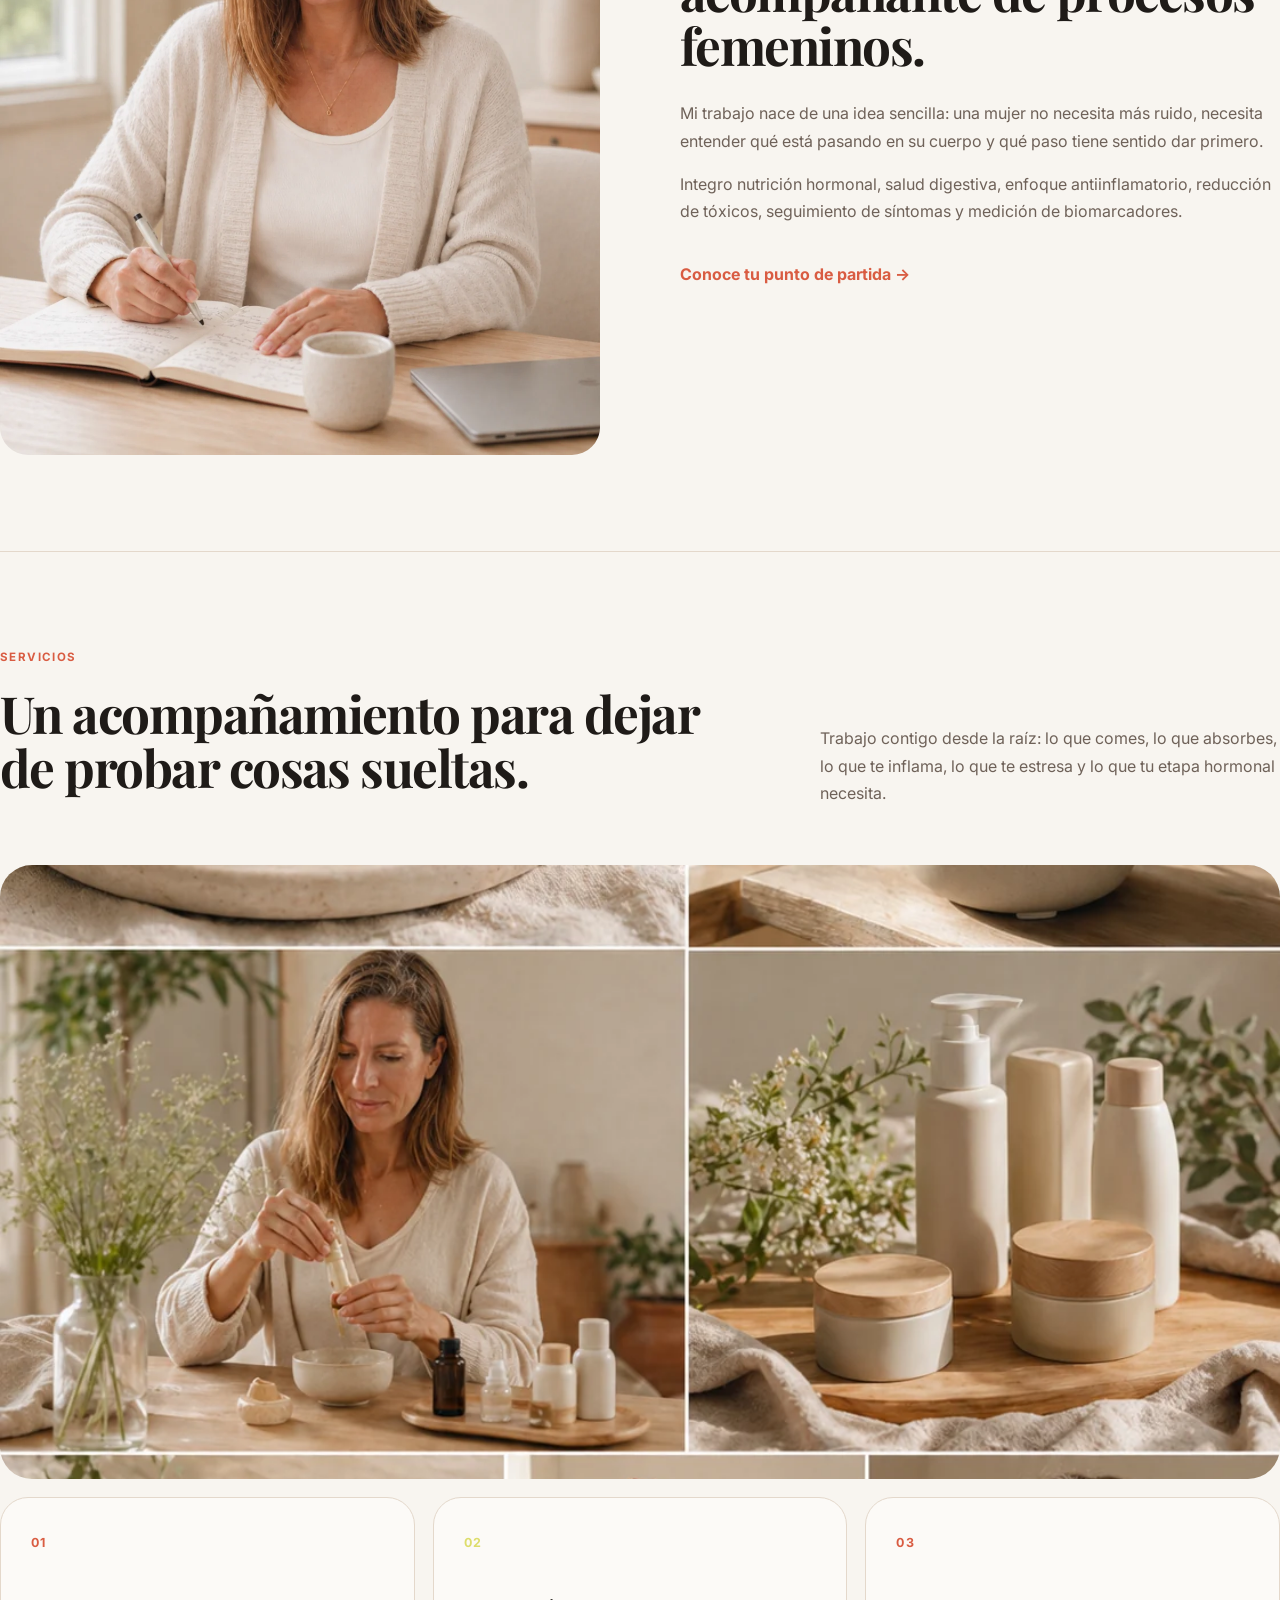
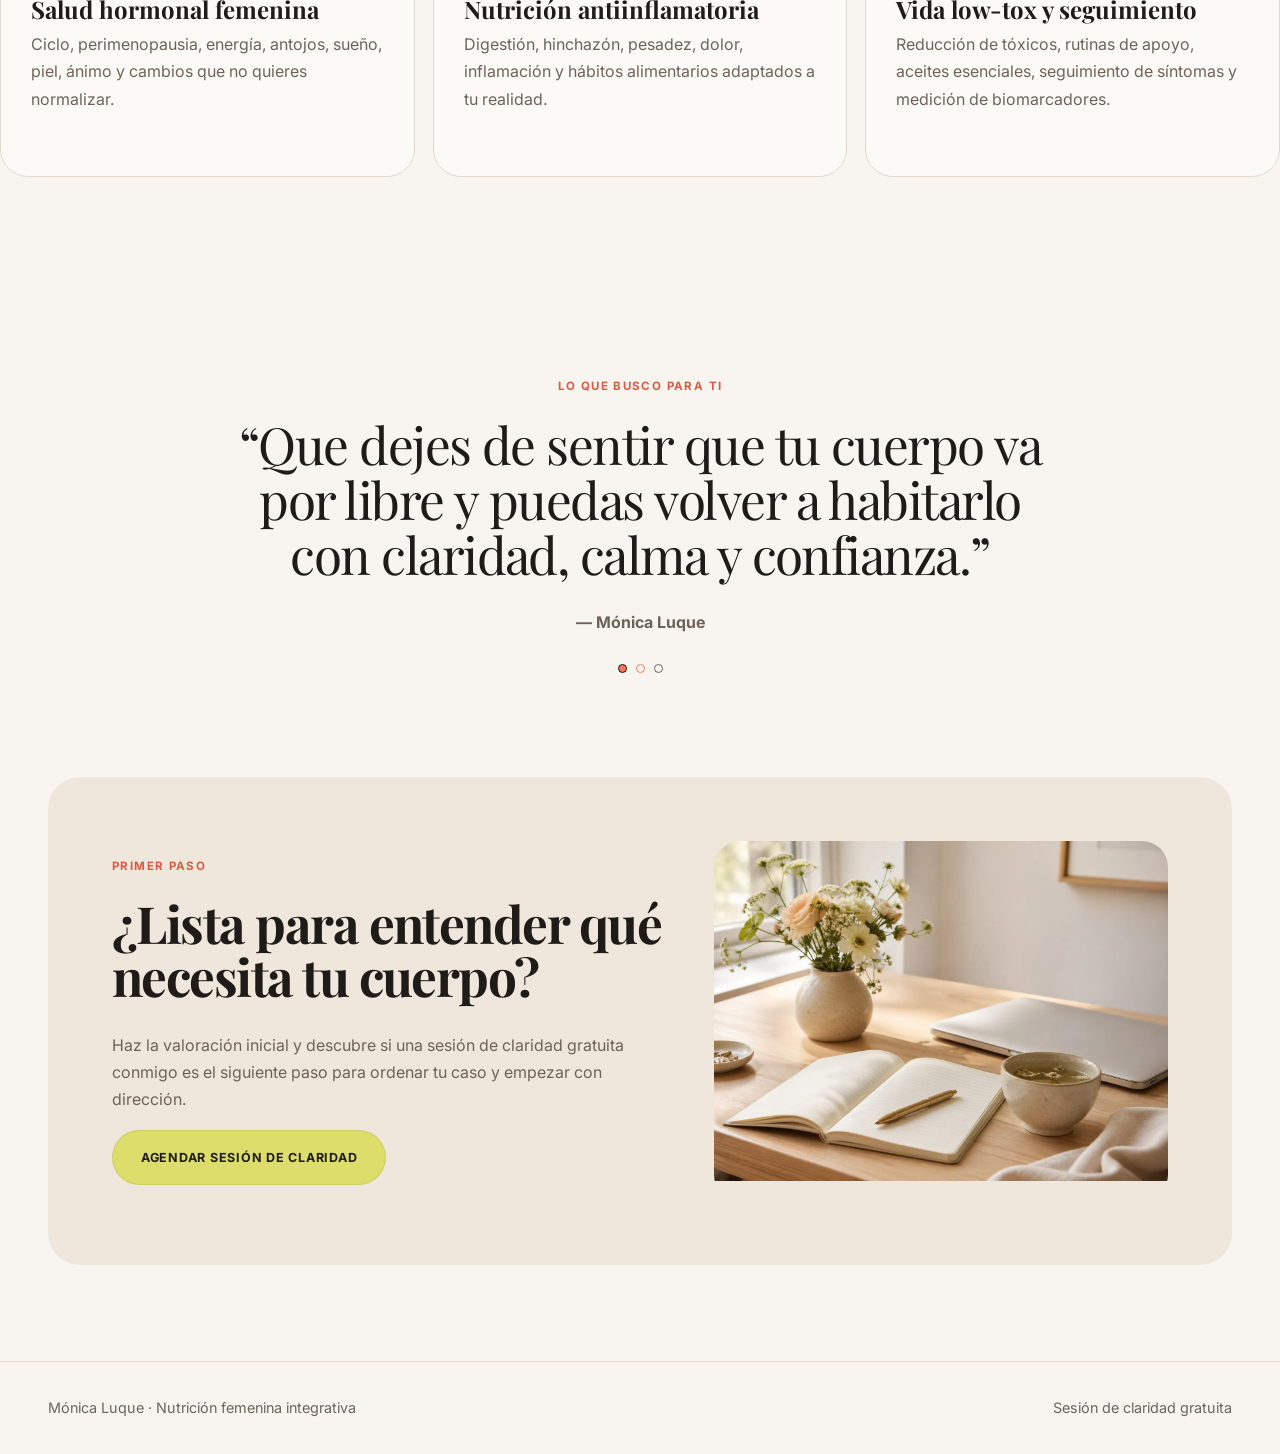
==== commit 35c0b702: "Replace hero image with brand nutrition visual" ====
--- a/index.html
+++ b/index.html
@@ -682,7 +682,7 @@
         <div class="hero-image" aria-label="Imagen luminosa de nutrición y salud femenina">
           <img
             src="./assets/images/nutrition-female-health-hero.webp"
-            alt="Mujer preparando alimentos frescos en una cocina luminosa para cuidar su salud hormonal"
+            alt="Mesa luminosa con alimentos antiinflamatorios, libreta y elementos de autocuidado femenino"
             fetchpriority="high"
           />
         </div>
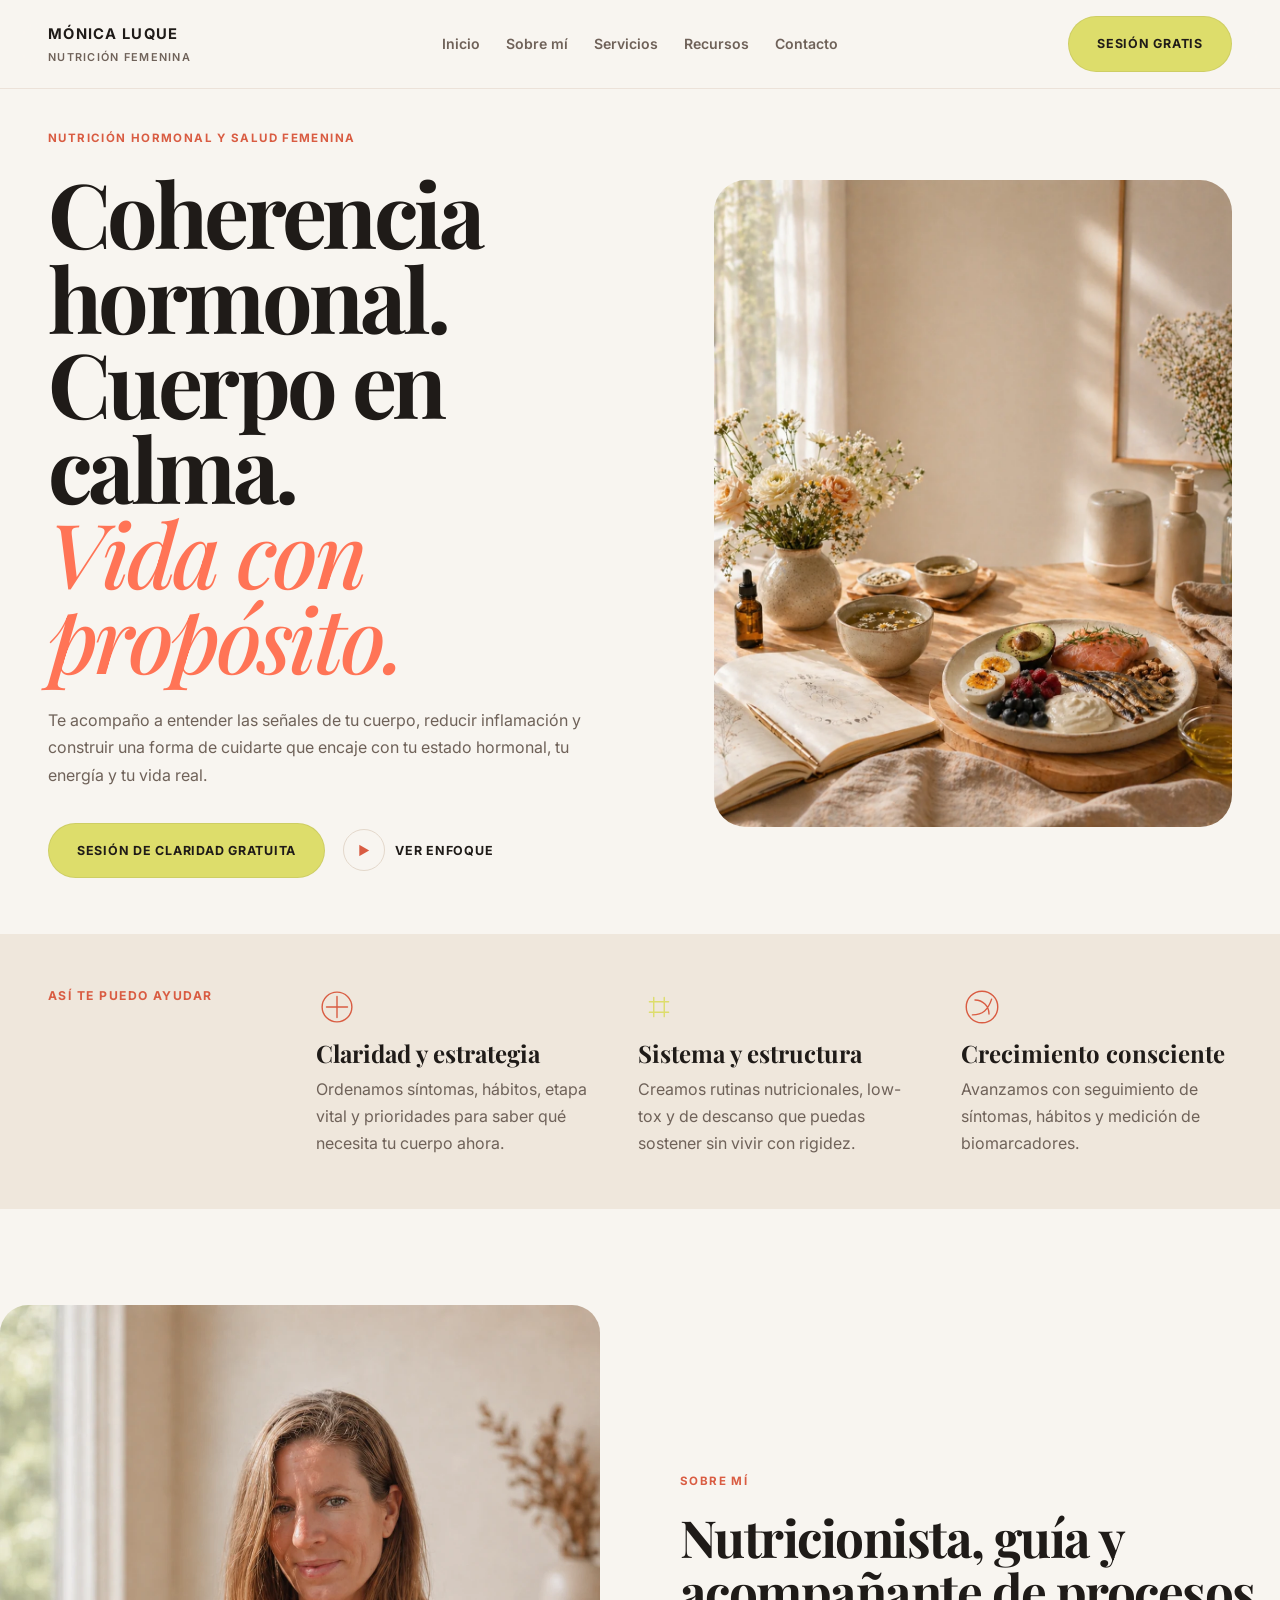
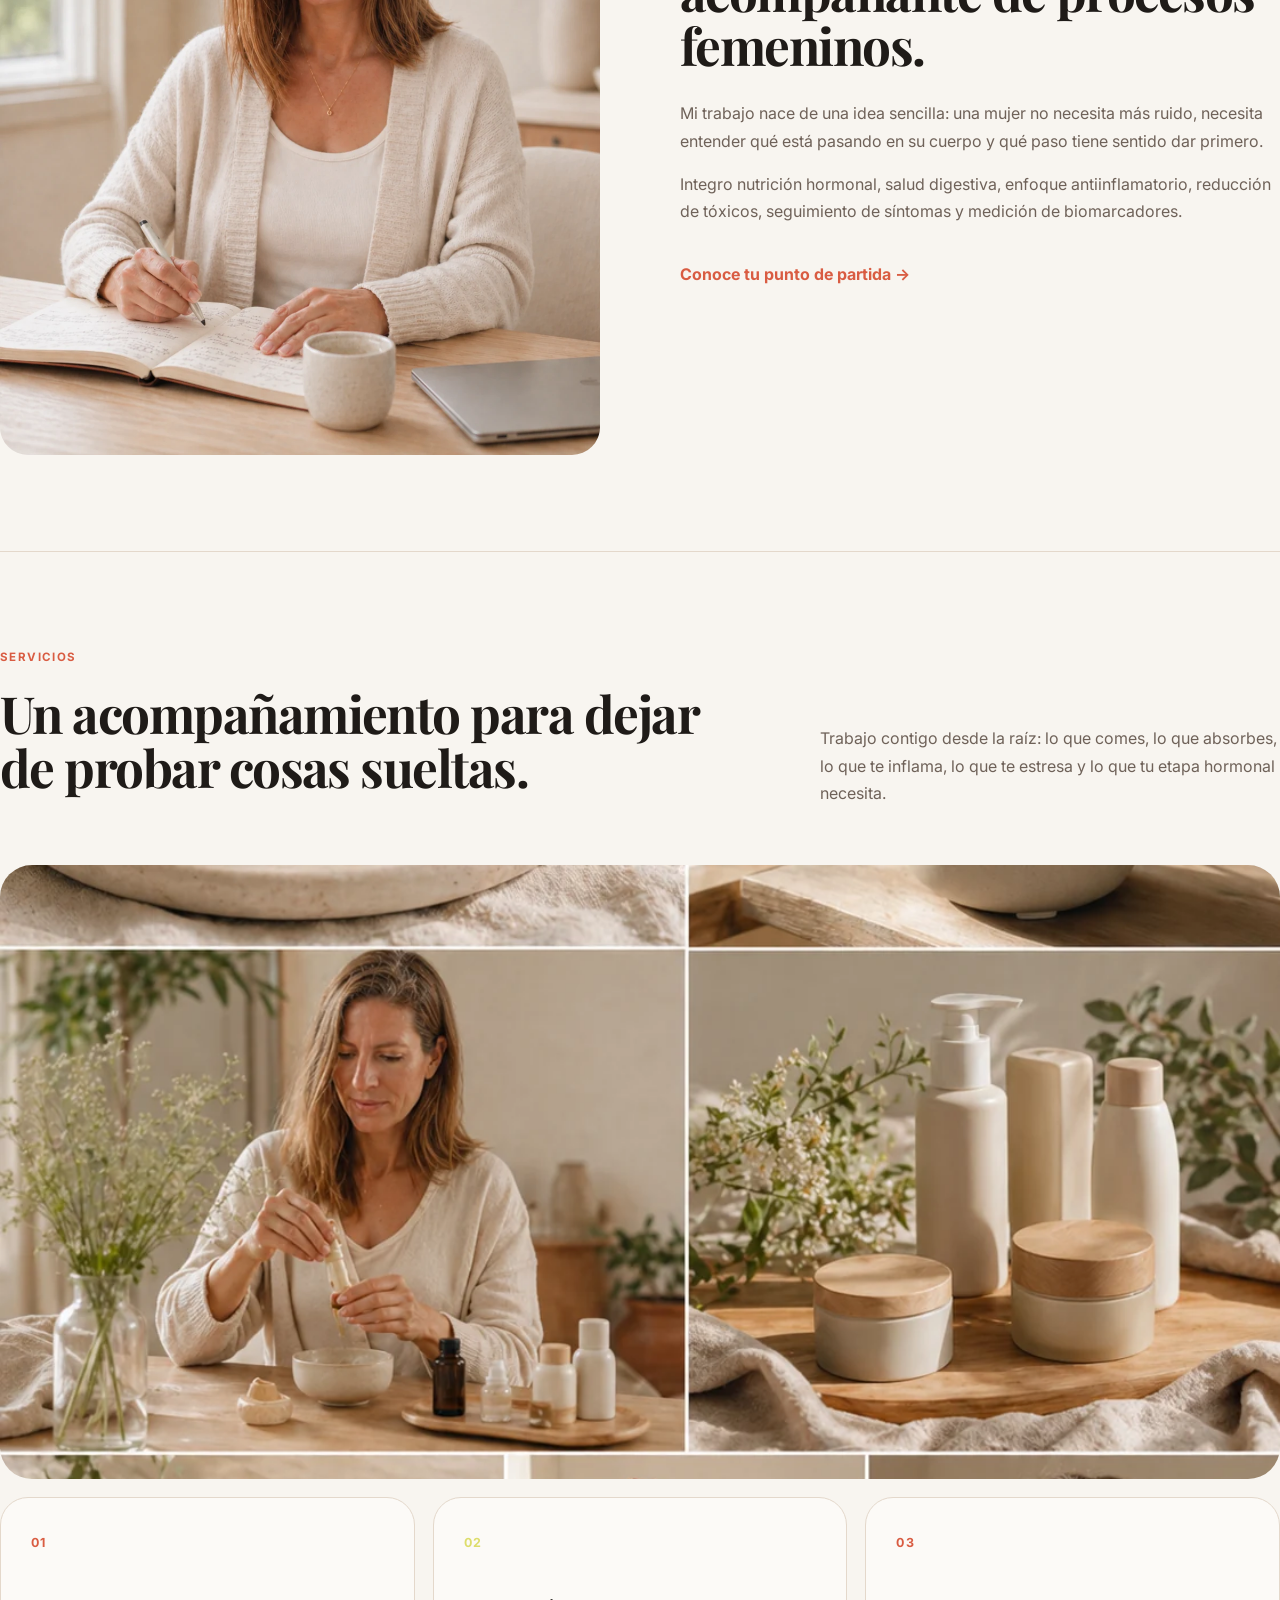
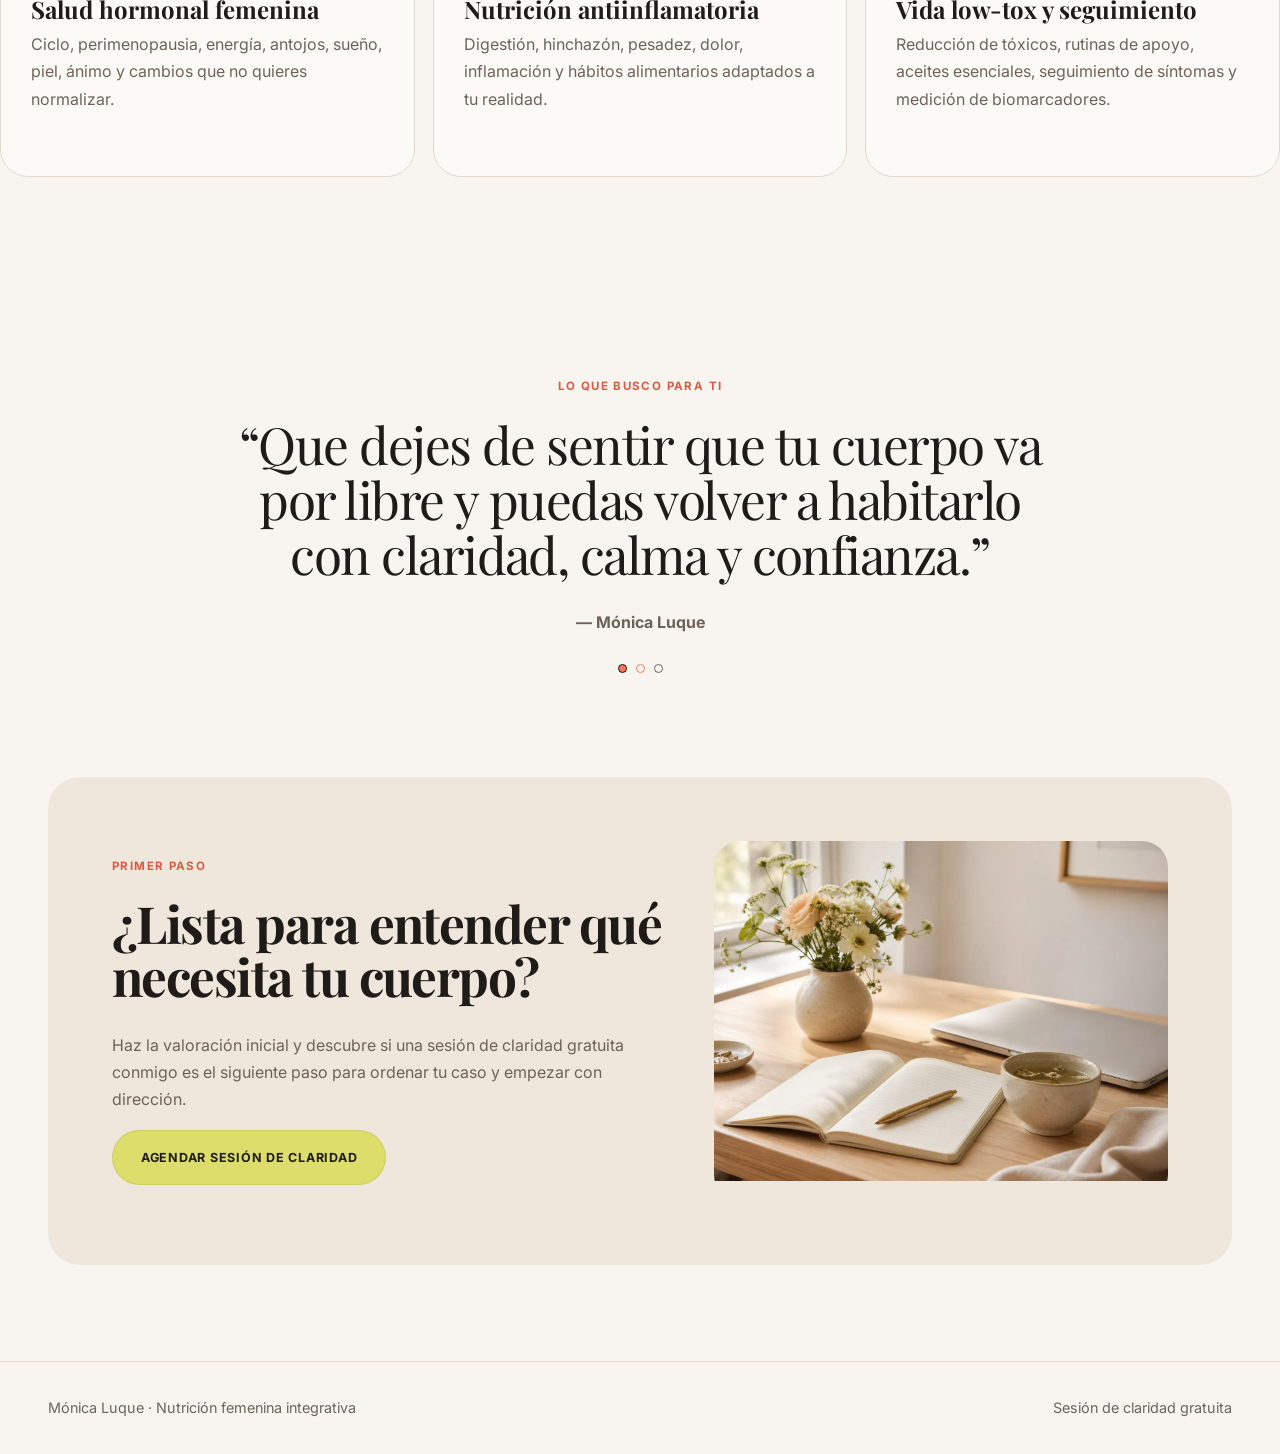
==== commit 1e439824: "Replace about image with portrait" ====
--- a/index.html
+++ b/index.html
@@ -719,7 +719,7 @@
         <div class="about-image">
           <img
             src="./assets/images/monica-sobre-mi.webp"
-            alt="Mónica Luque revisando notas de nutrición y salud femenina"
+            alt="Mónica Luque escribiendo en una libreta en un espacio luminoso y sereno"
             loading="lazy"
           />
         </div>
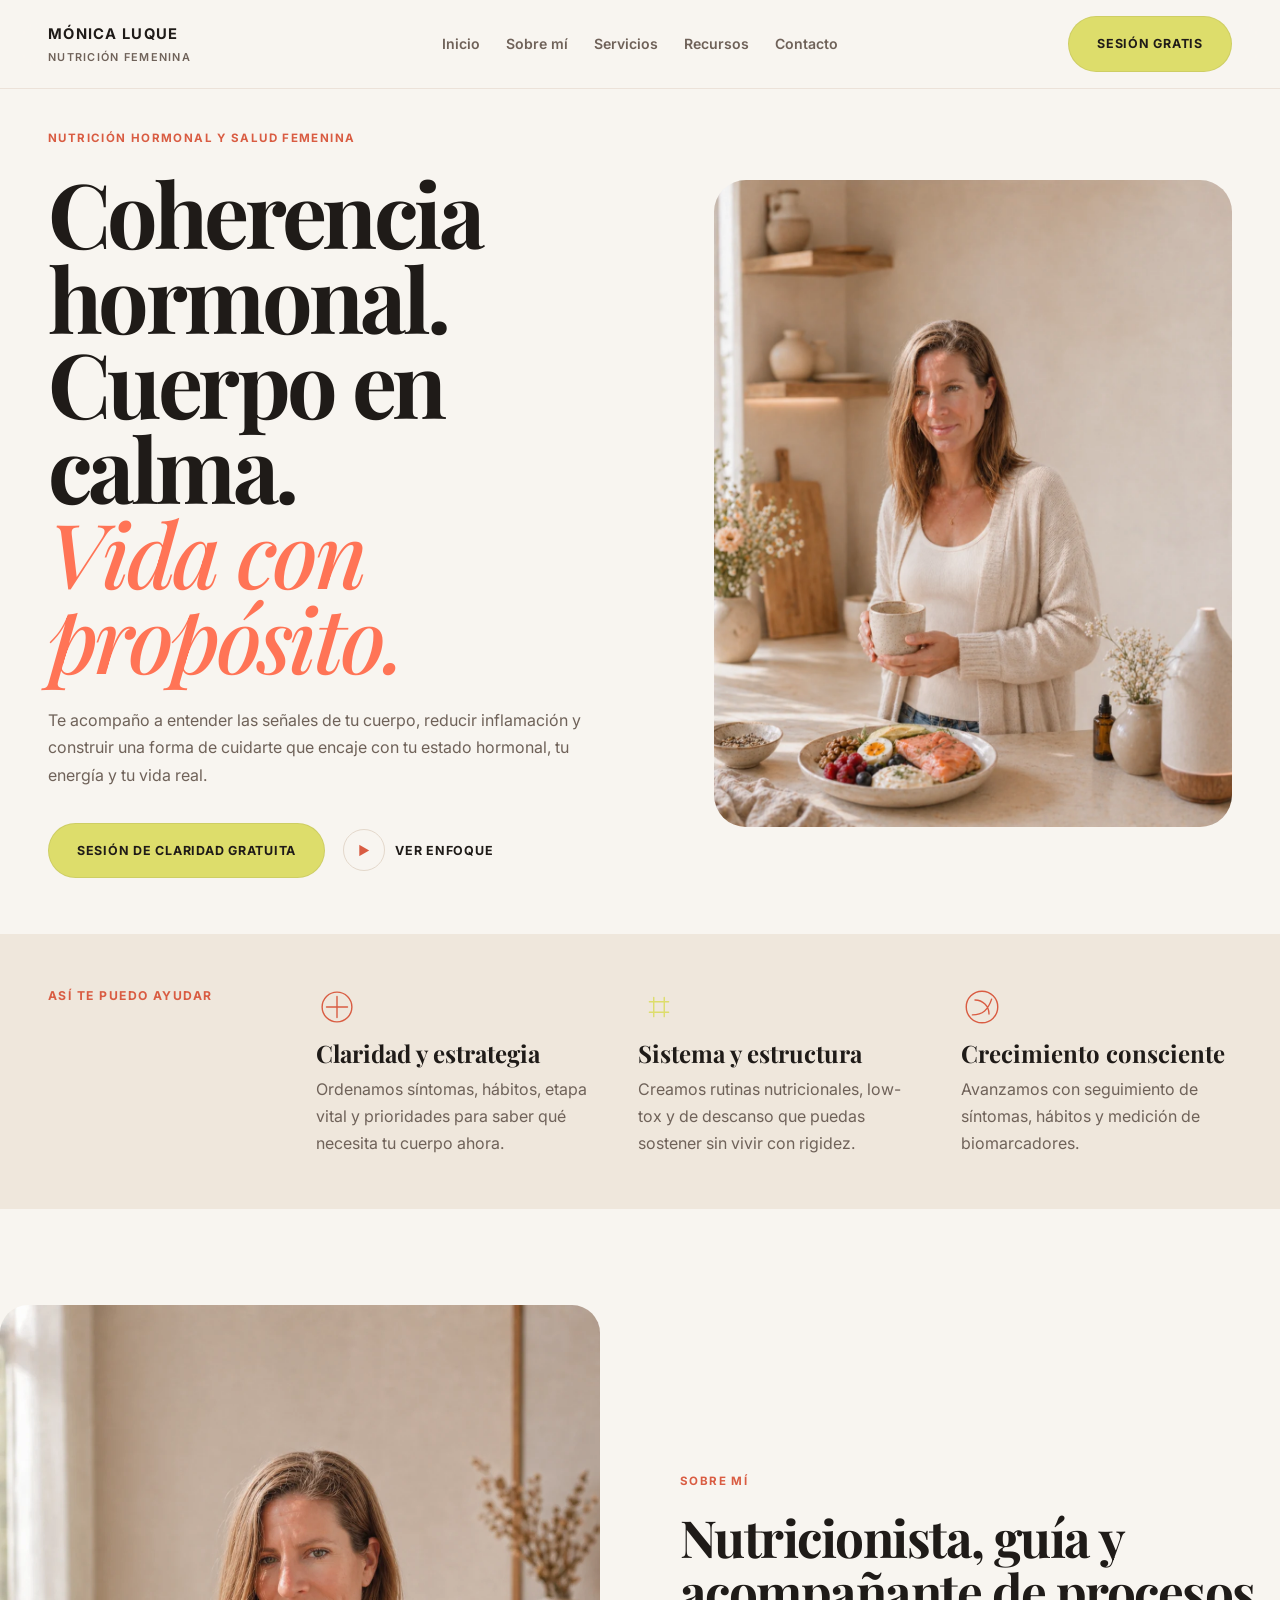
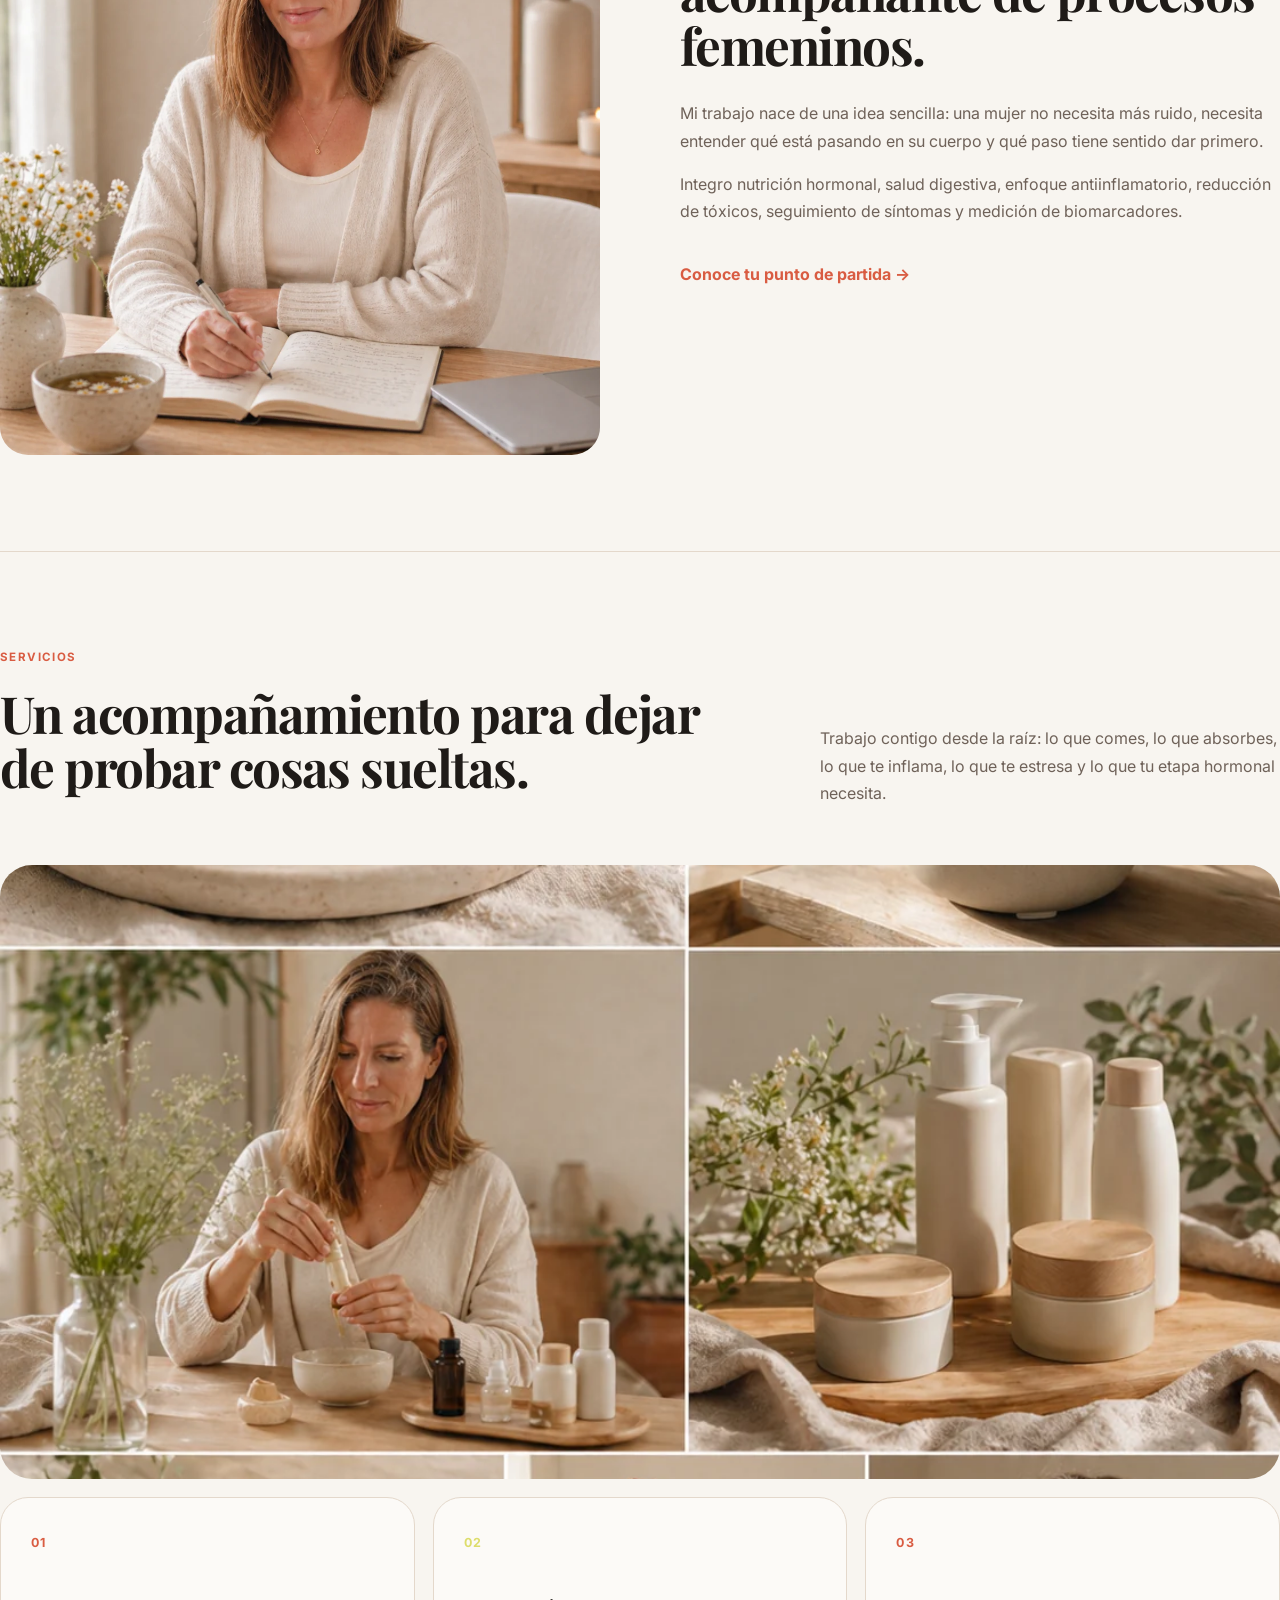
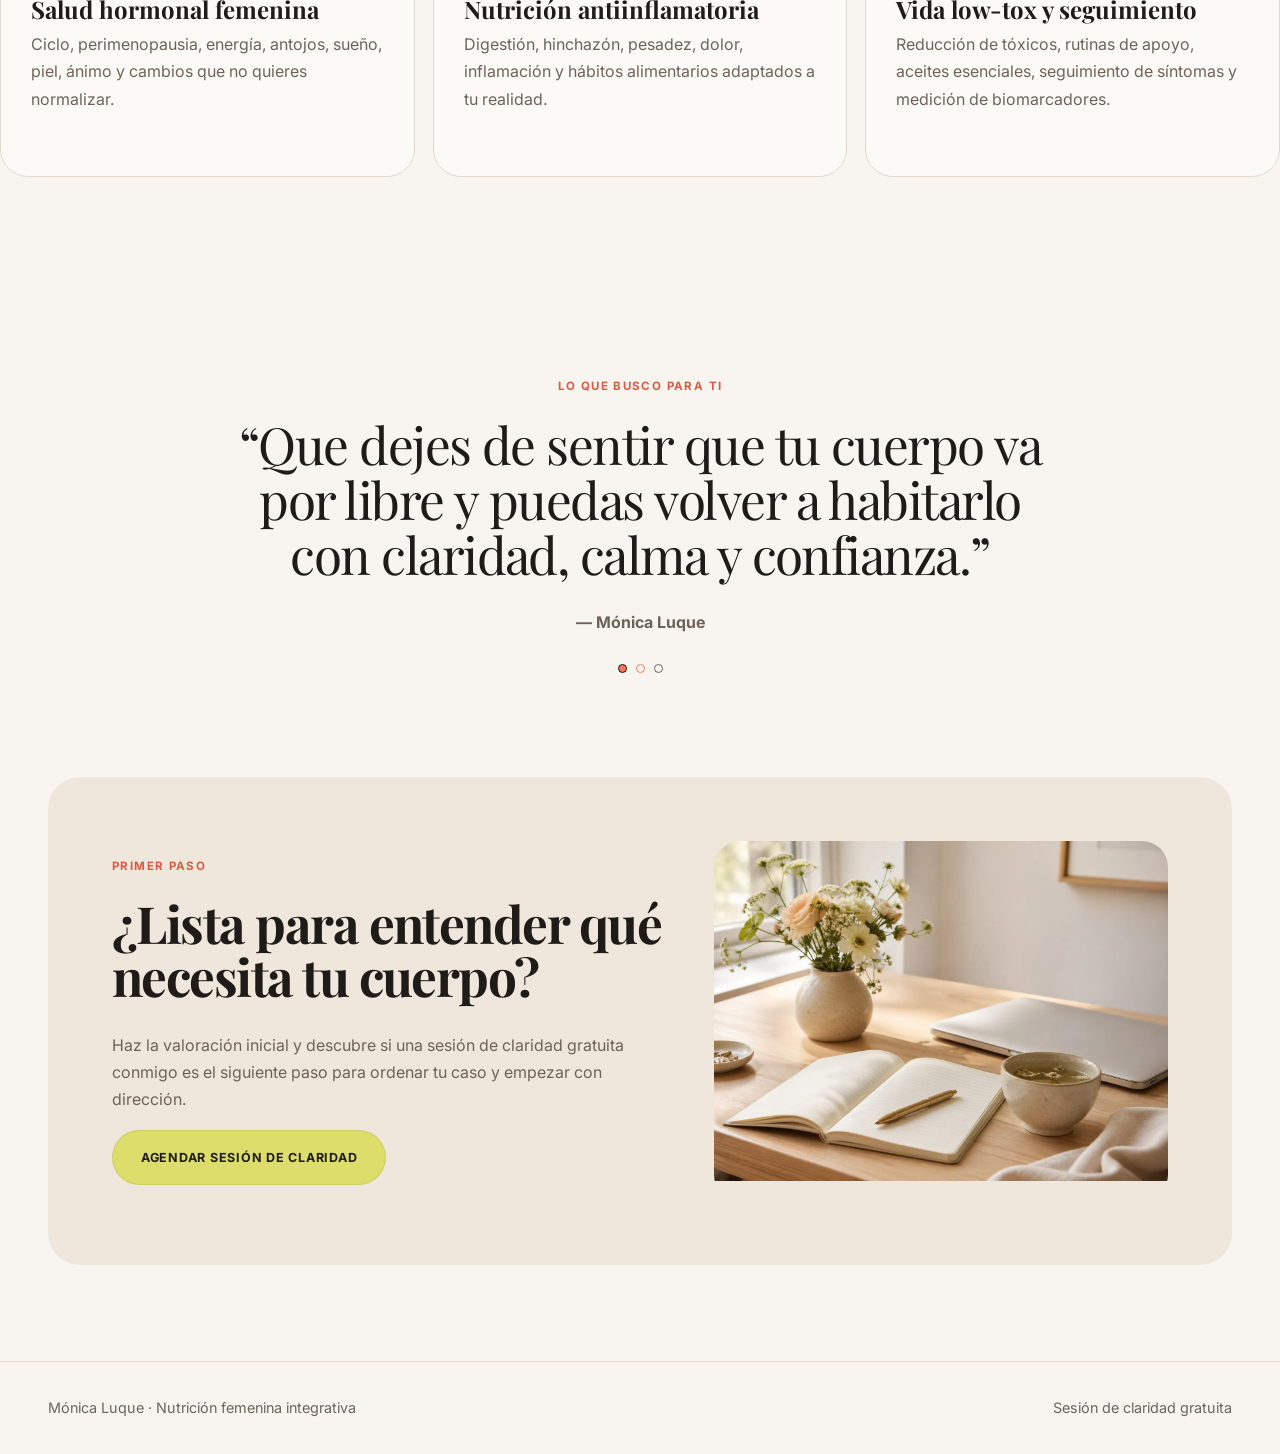
==== commit 708c7136: "Update hero image with Monica portrait" ====
--- a/index.html
+++ b/index.html
@@ -682,7 +682,7 @@
         <div class="hero-image" aria-label="Imagen luminosa de nutrición y salud femenina">
           <img
             src="./assets/images/nutrition-female-health-hero.webp"
-            alt="Mesa luminosa con alimentos antiinflamatorios, libreta y elementos de autocuidado femenino"
+            alt="Mónica Luque en una cocina luminosa con alimentos antiinflamatorios y elementos de autocuidado"
             fetchpriority="high"
           />
         </div>
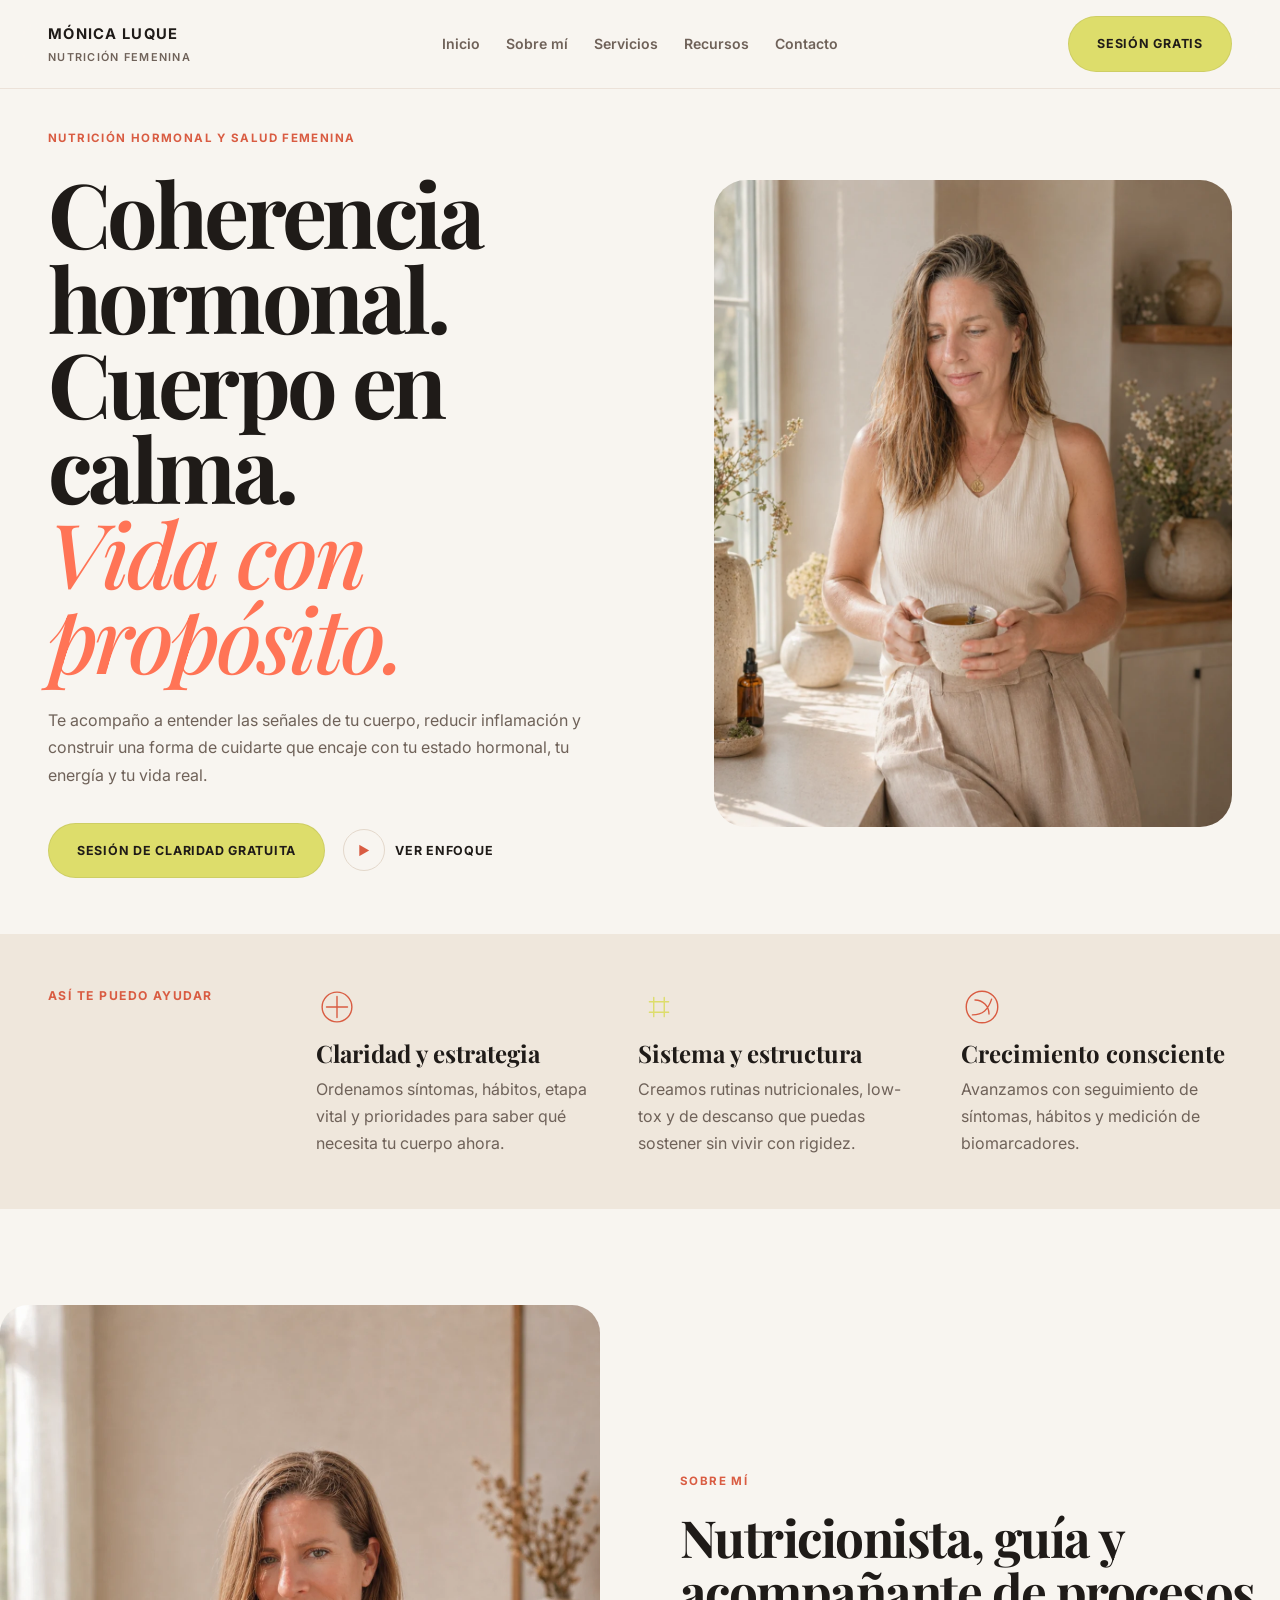
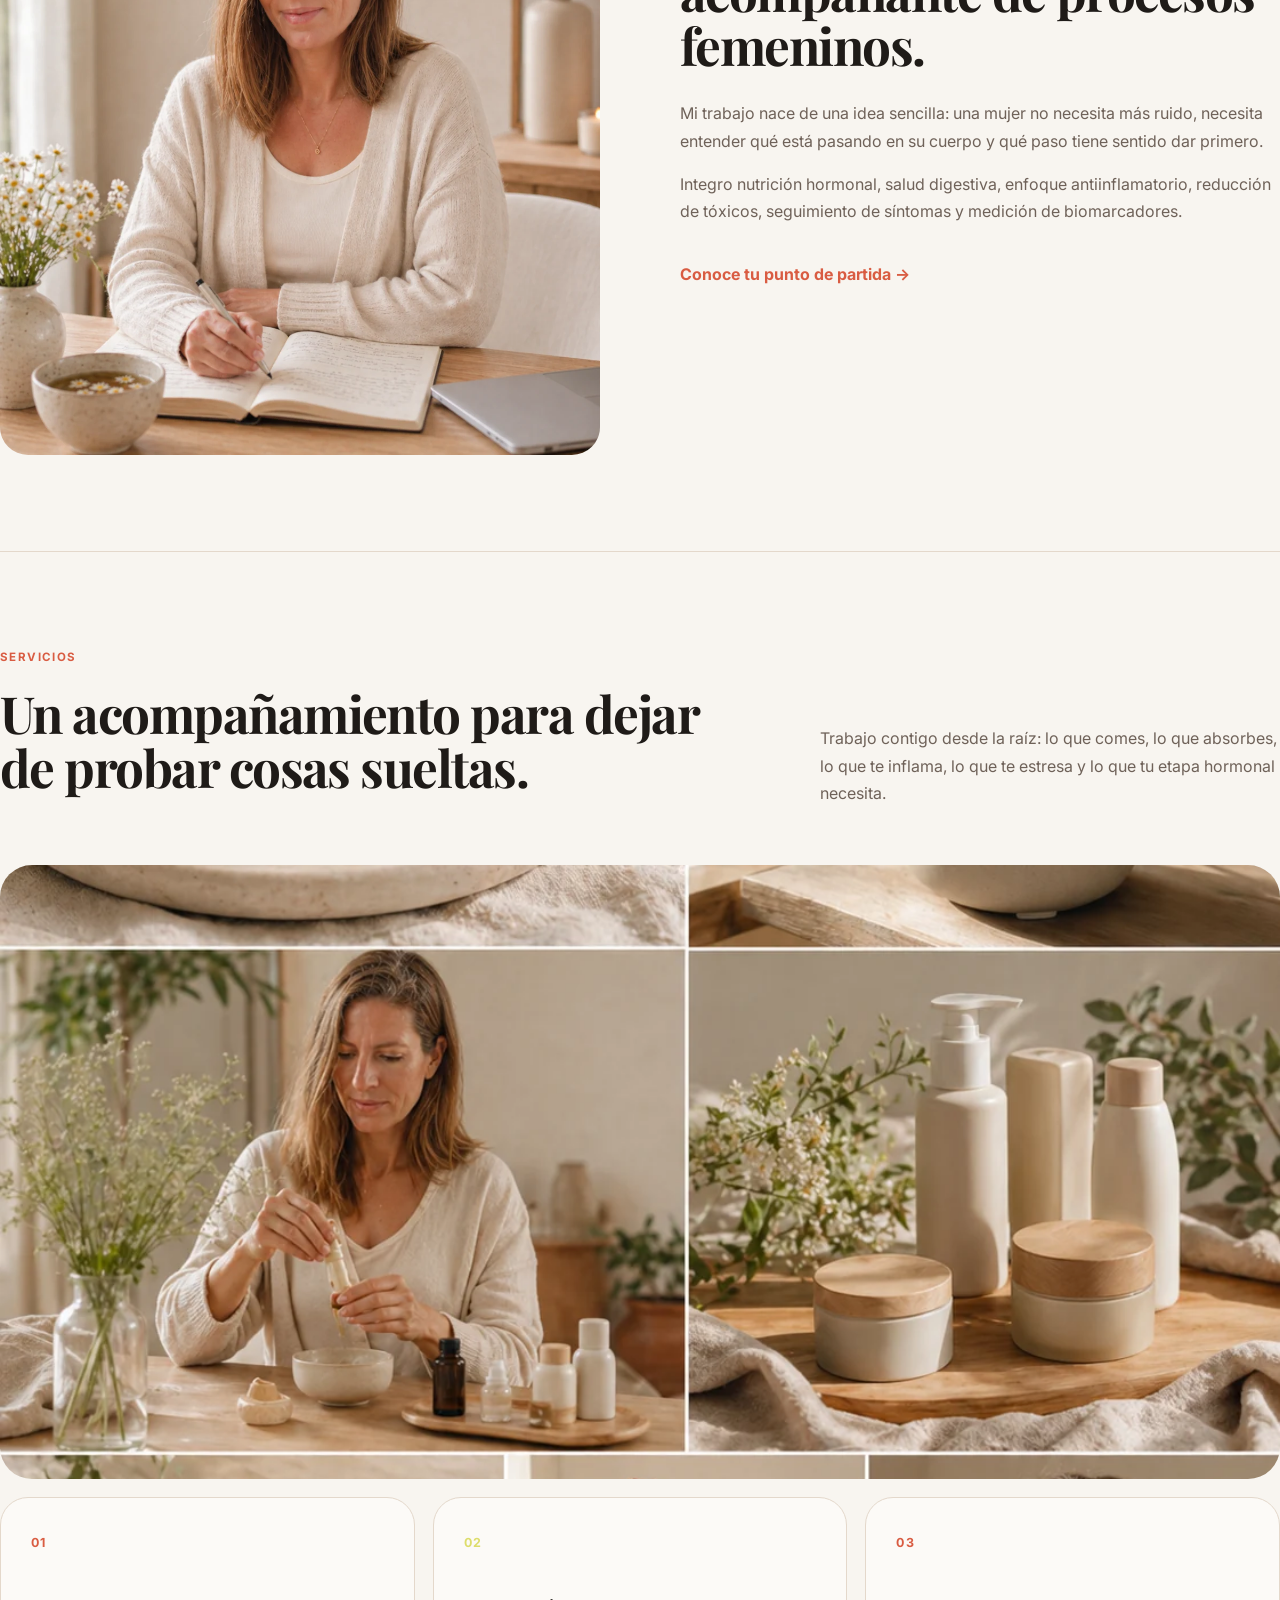
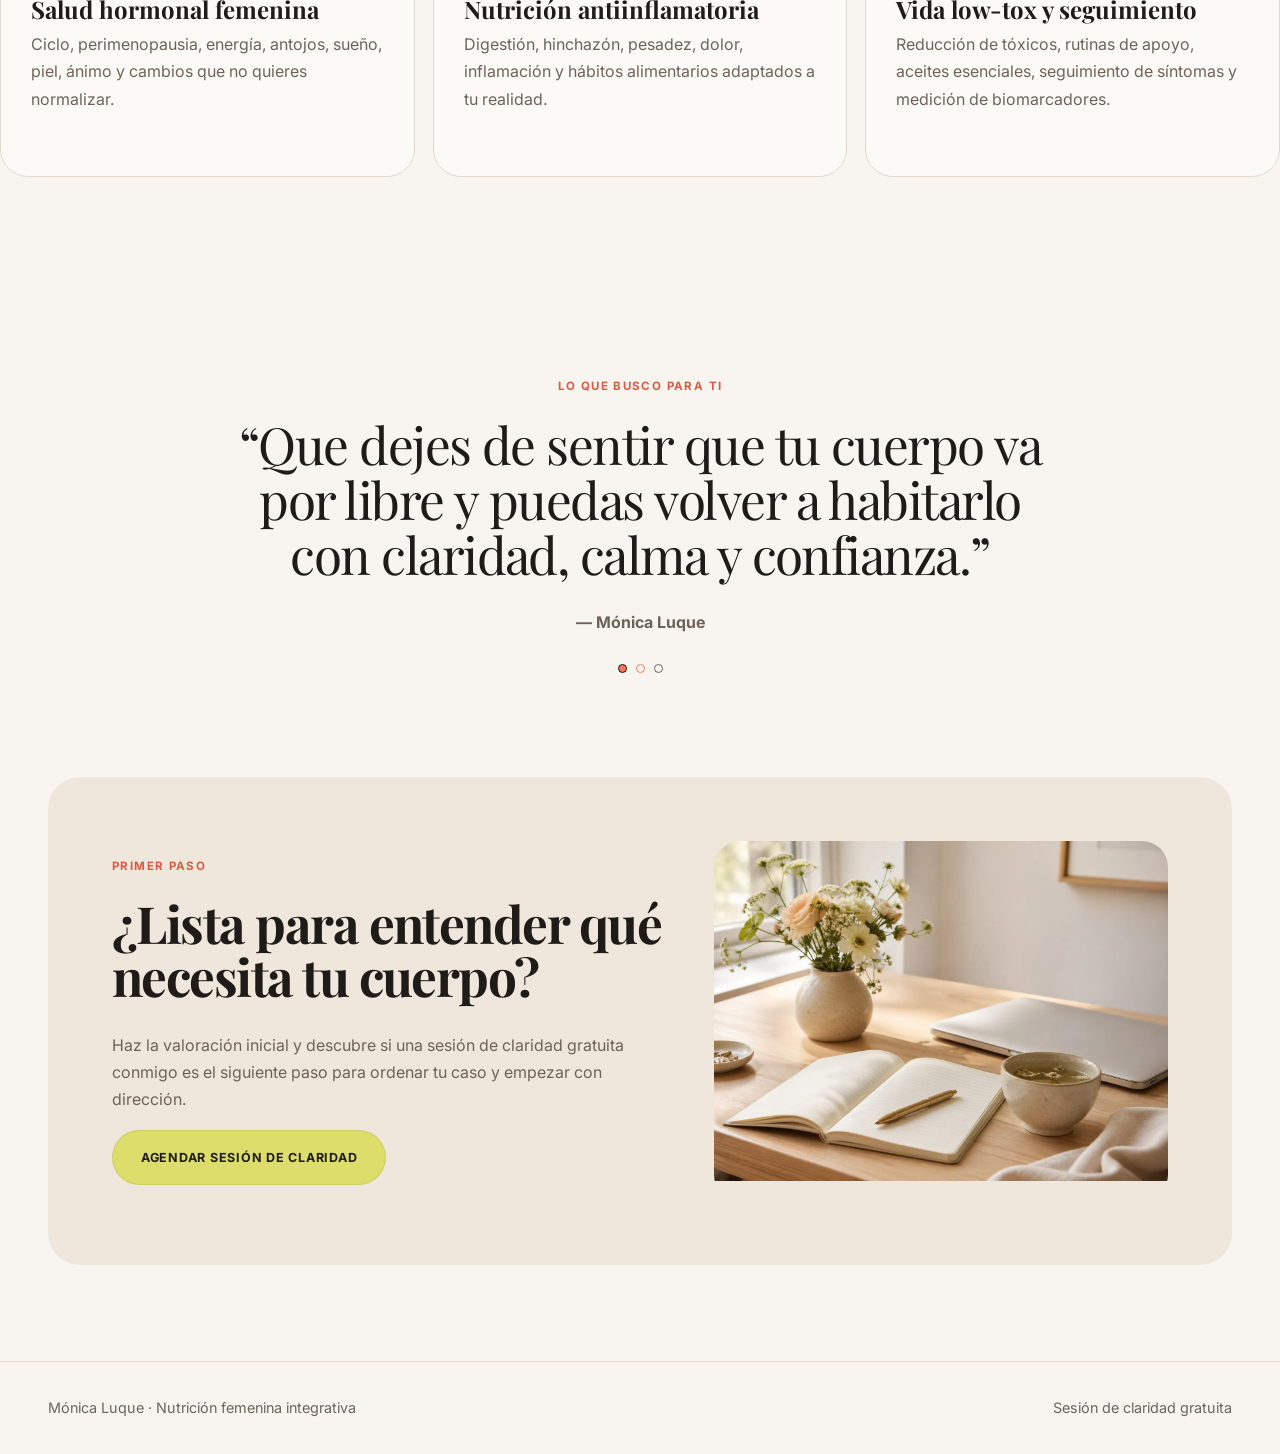
==== commit 875d864f: "Update hero image to photo 11" ====
--- a/index.html
+++ b/index.html
@@ -682,7 +682,7 @@
         <div class="hero-image" aria-label="Imagen luminosa de nutrición y salud femenina">
           <img
             src="./assets/images/nutrition-female-health-hero.webp"
-            alt="Mónica Luque en una cocina luminosa con alimentos antiinflamatorios y elementos de autocuidado"
+            alt="Mónica Luque en un espacio luminoso sosteniendo una taza en un ambiente de calma y autocuidado"
             fetchpriority="high"
           />
         </div>
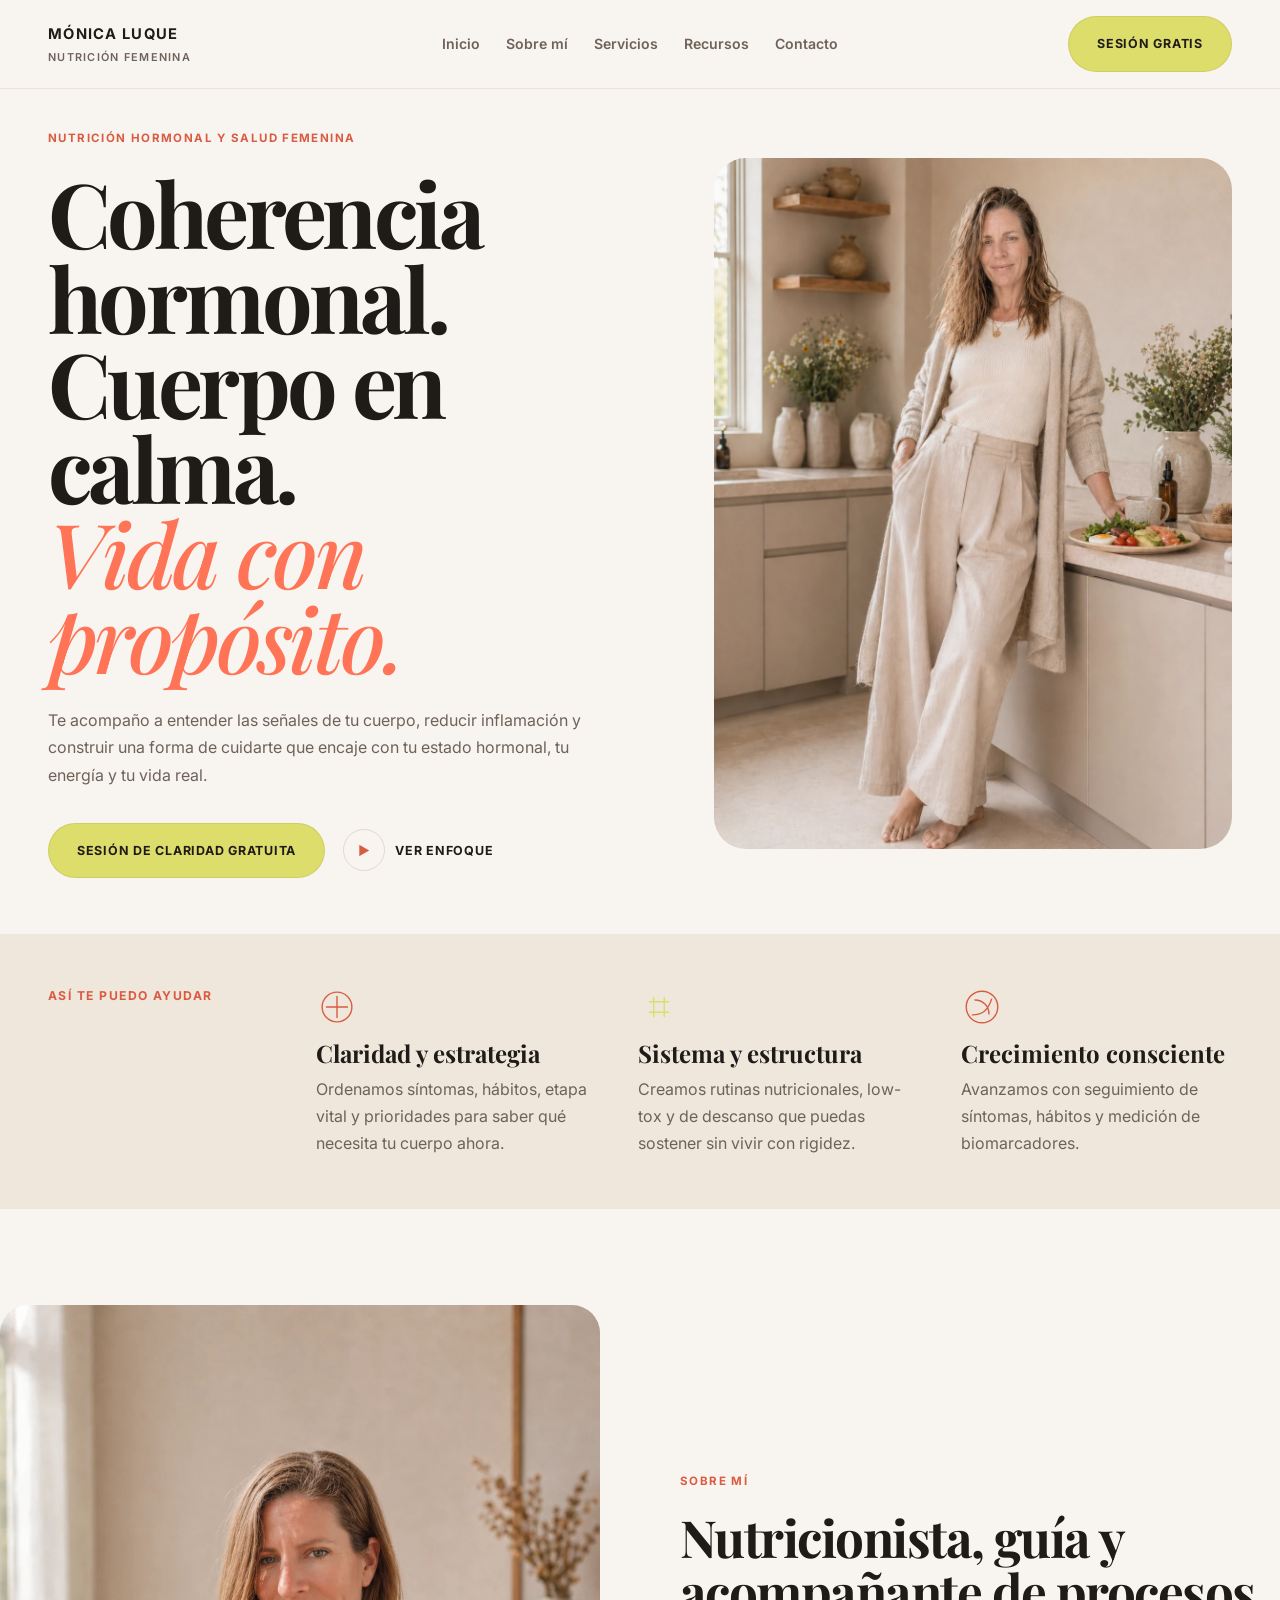
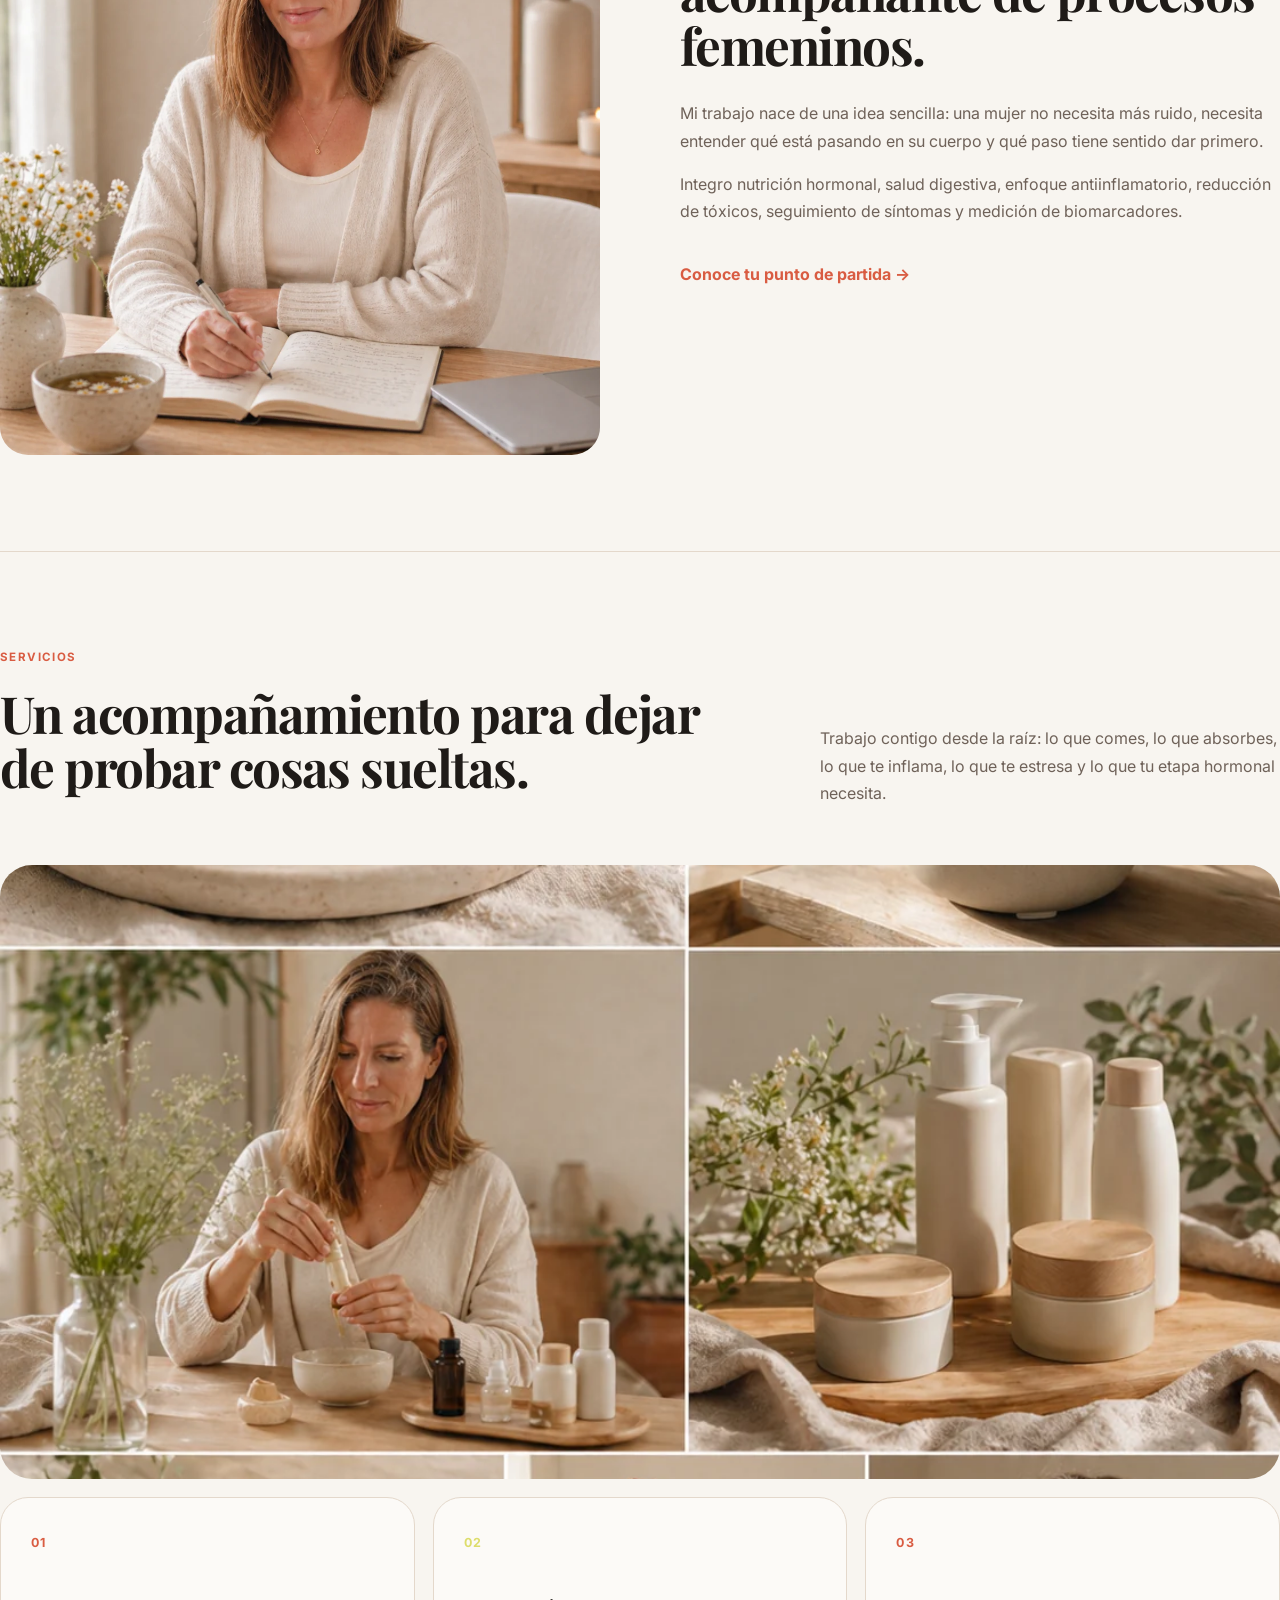
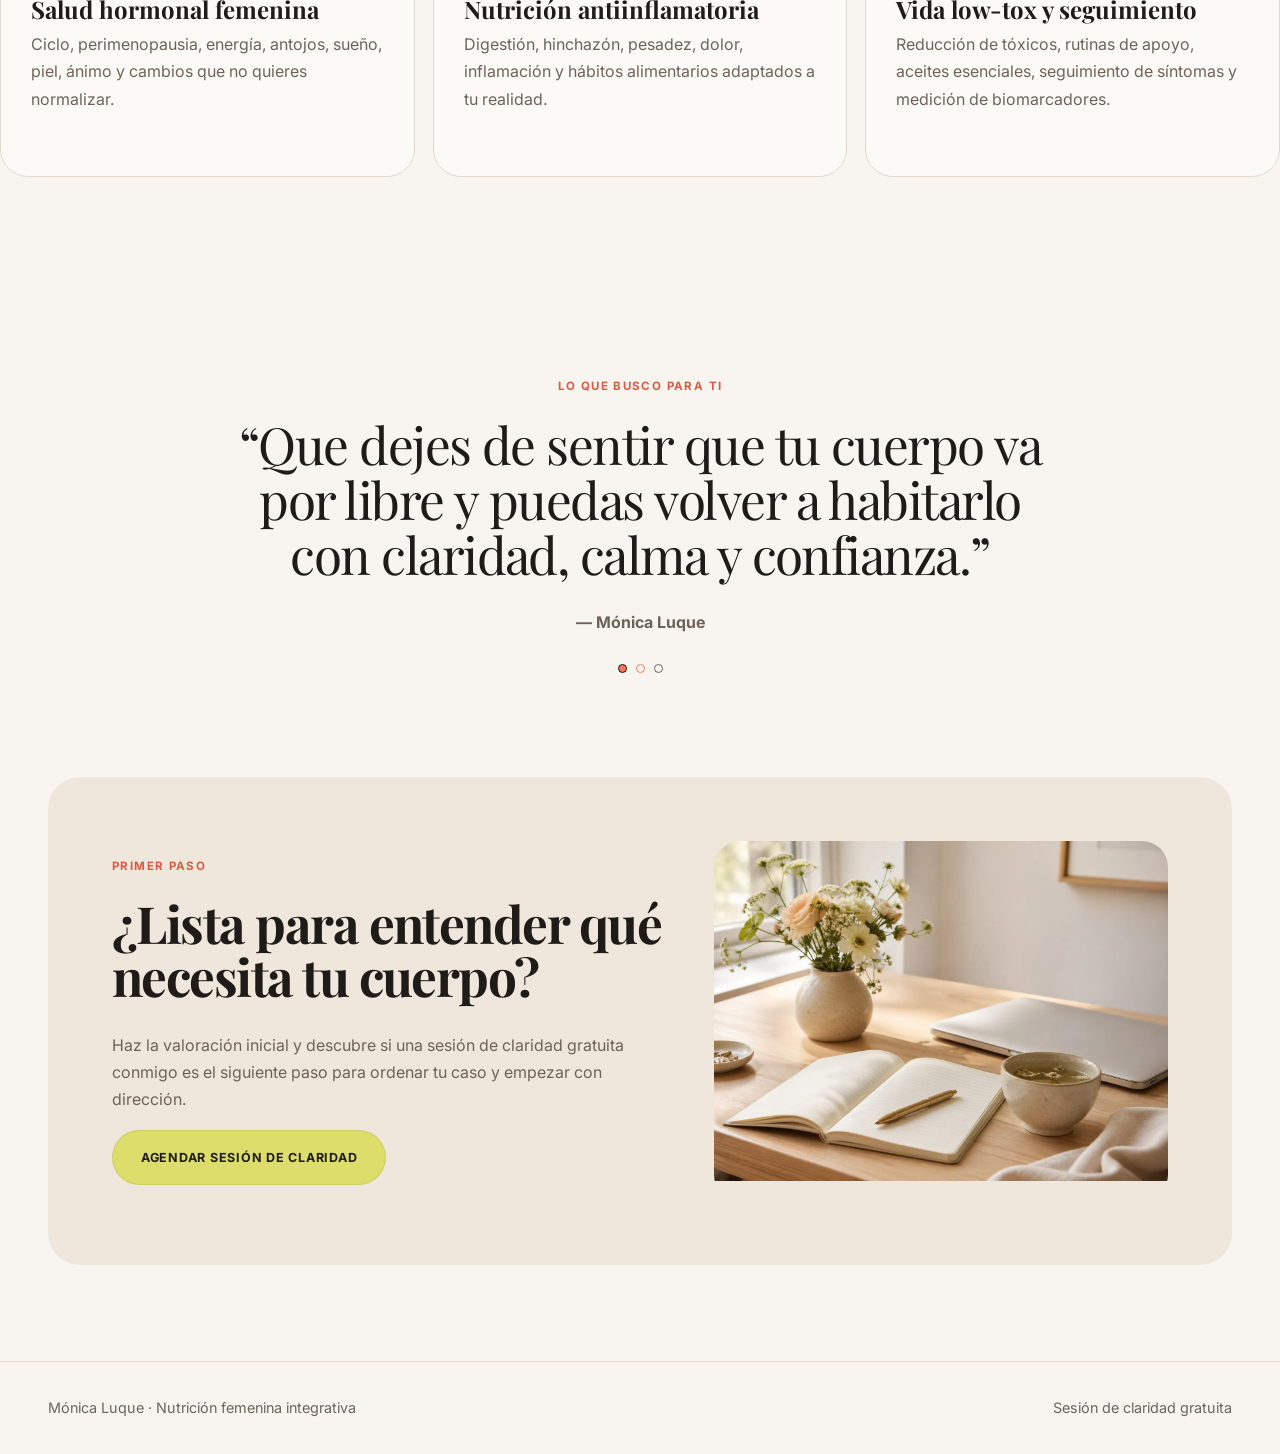
==== commit d5ccd704: "Update hero image to photo 17" ====
--- a/index.html
+++ b/index.html
@@ -682,7 +682,7 @@
         <div class="hero-image" aria-label="Imagen luminosa de nutrición y salud femenina">
           <img
             src="./assets/images/nutrition-female-health-hero.webp"
-            alt="Mónica Luque en un espacio luminoso sosteniendo una taza en un ambiente de calma y autocuidado"
+            alt="Mónica Luque en una cocina luminosa junto a un plato saludable y elementos de autocuidado"
             fetchpriority="high"
           />
         </div>
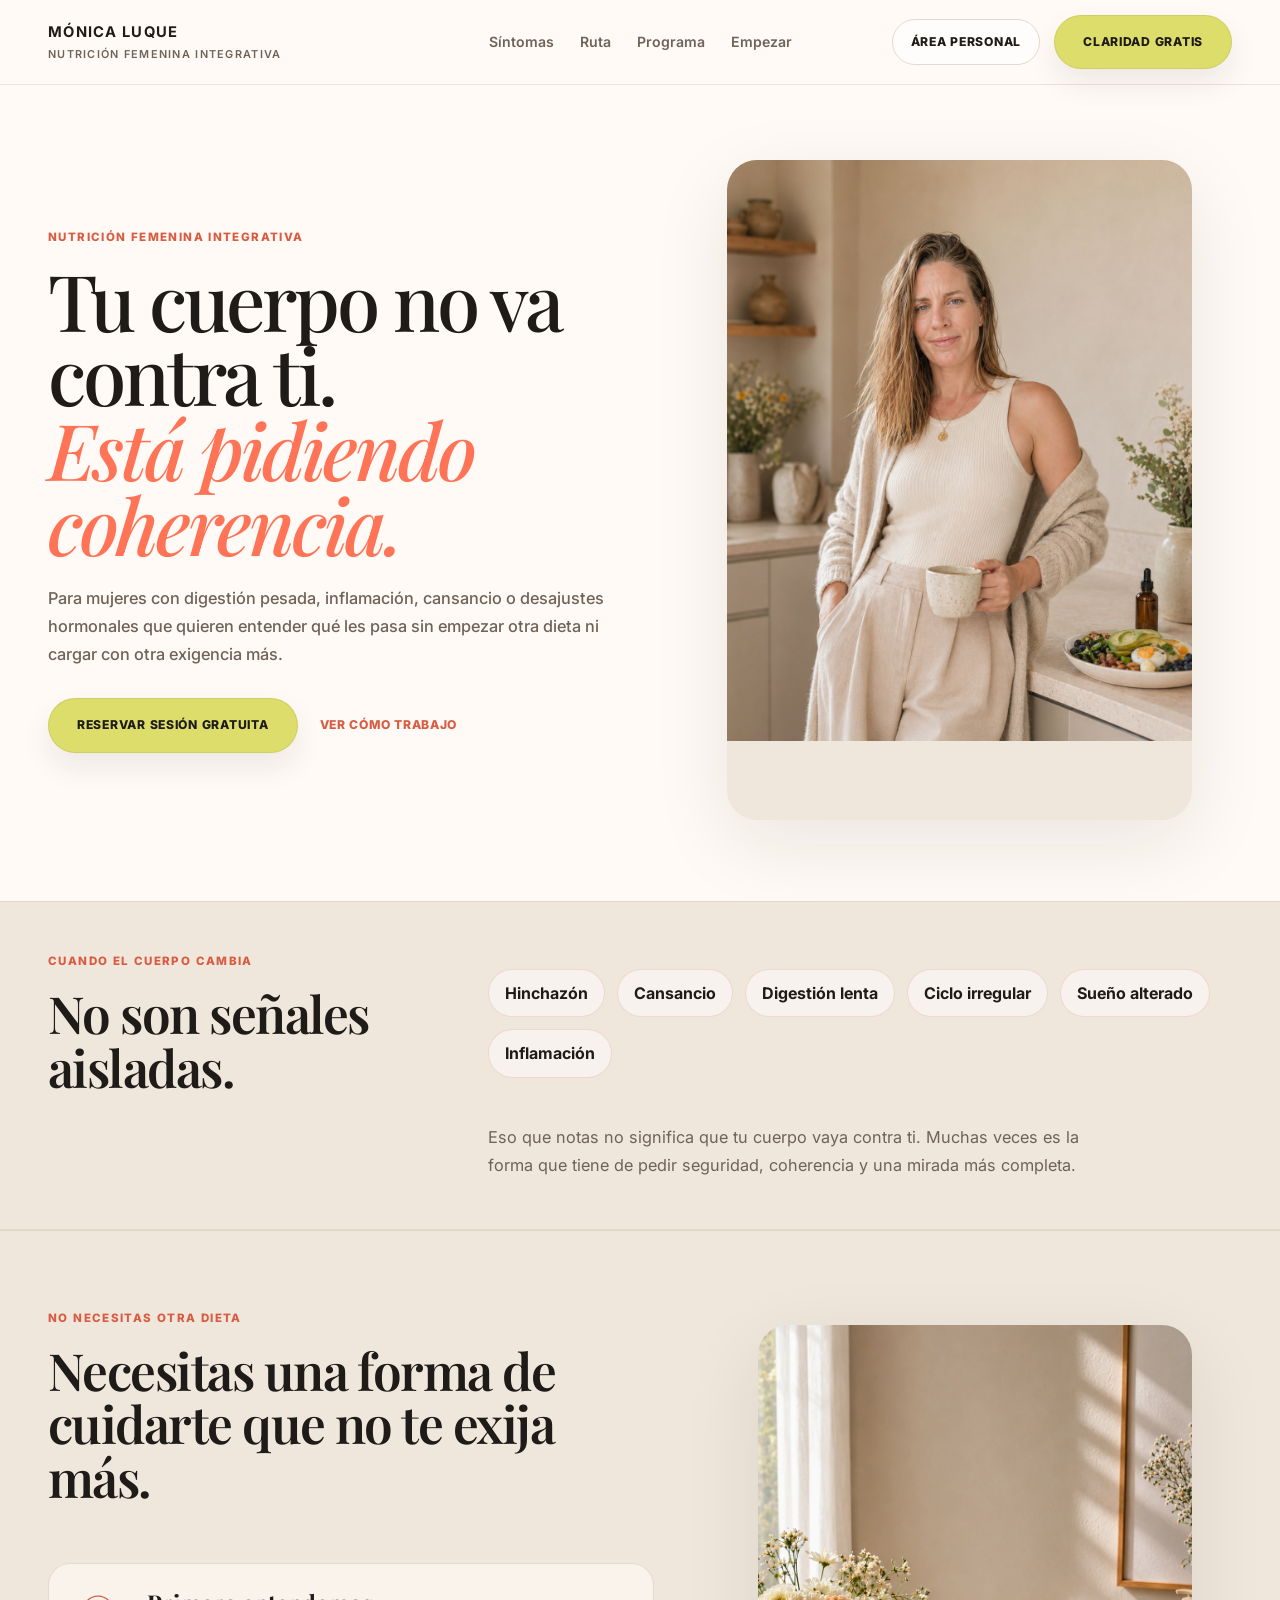
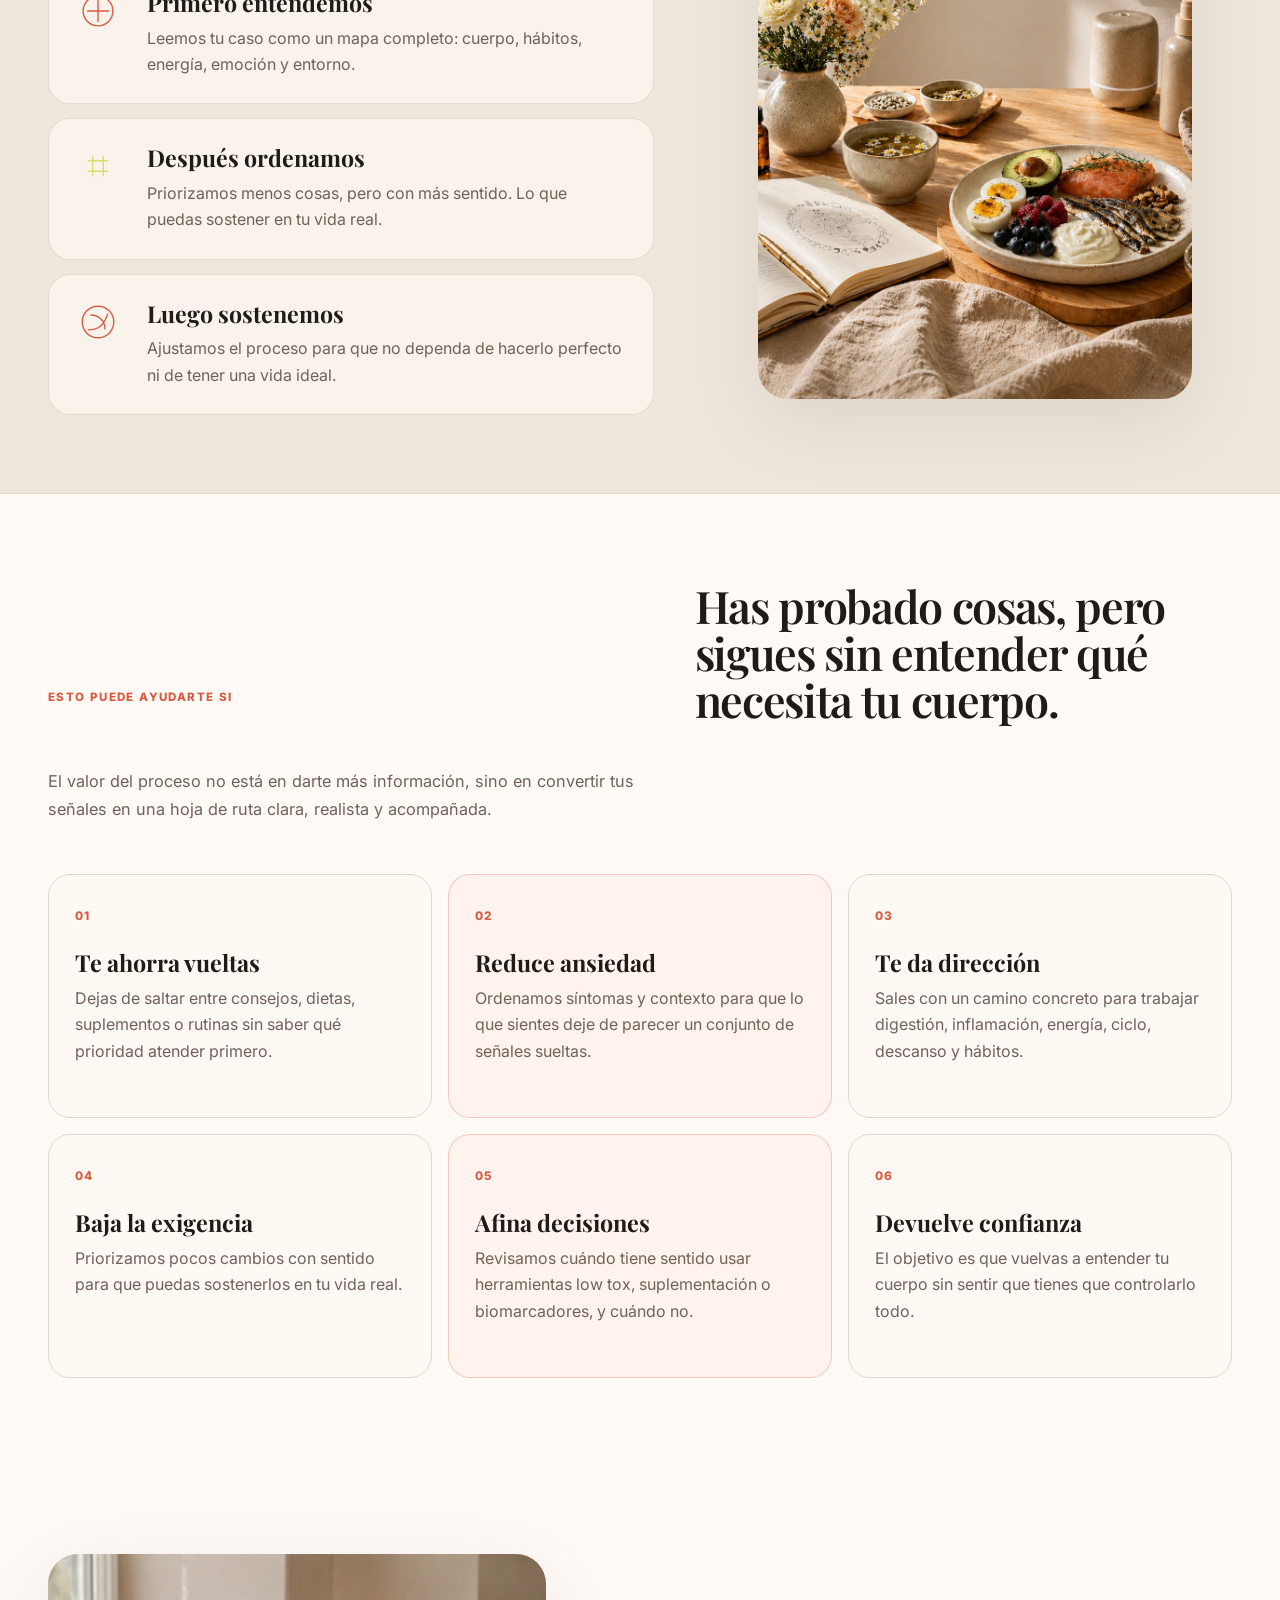
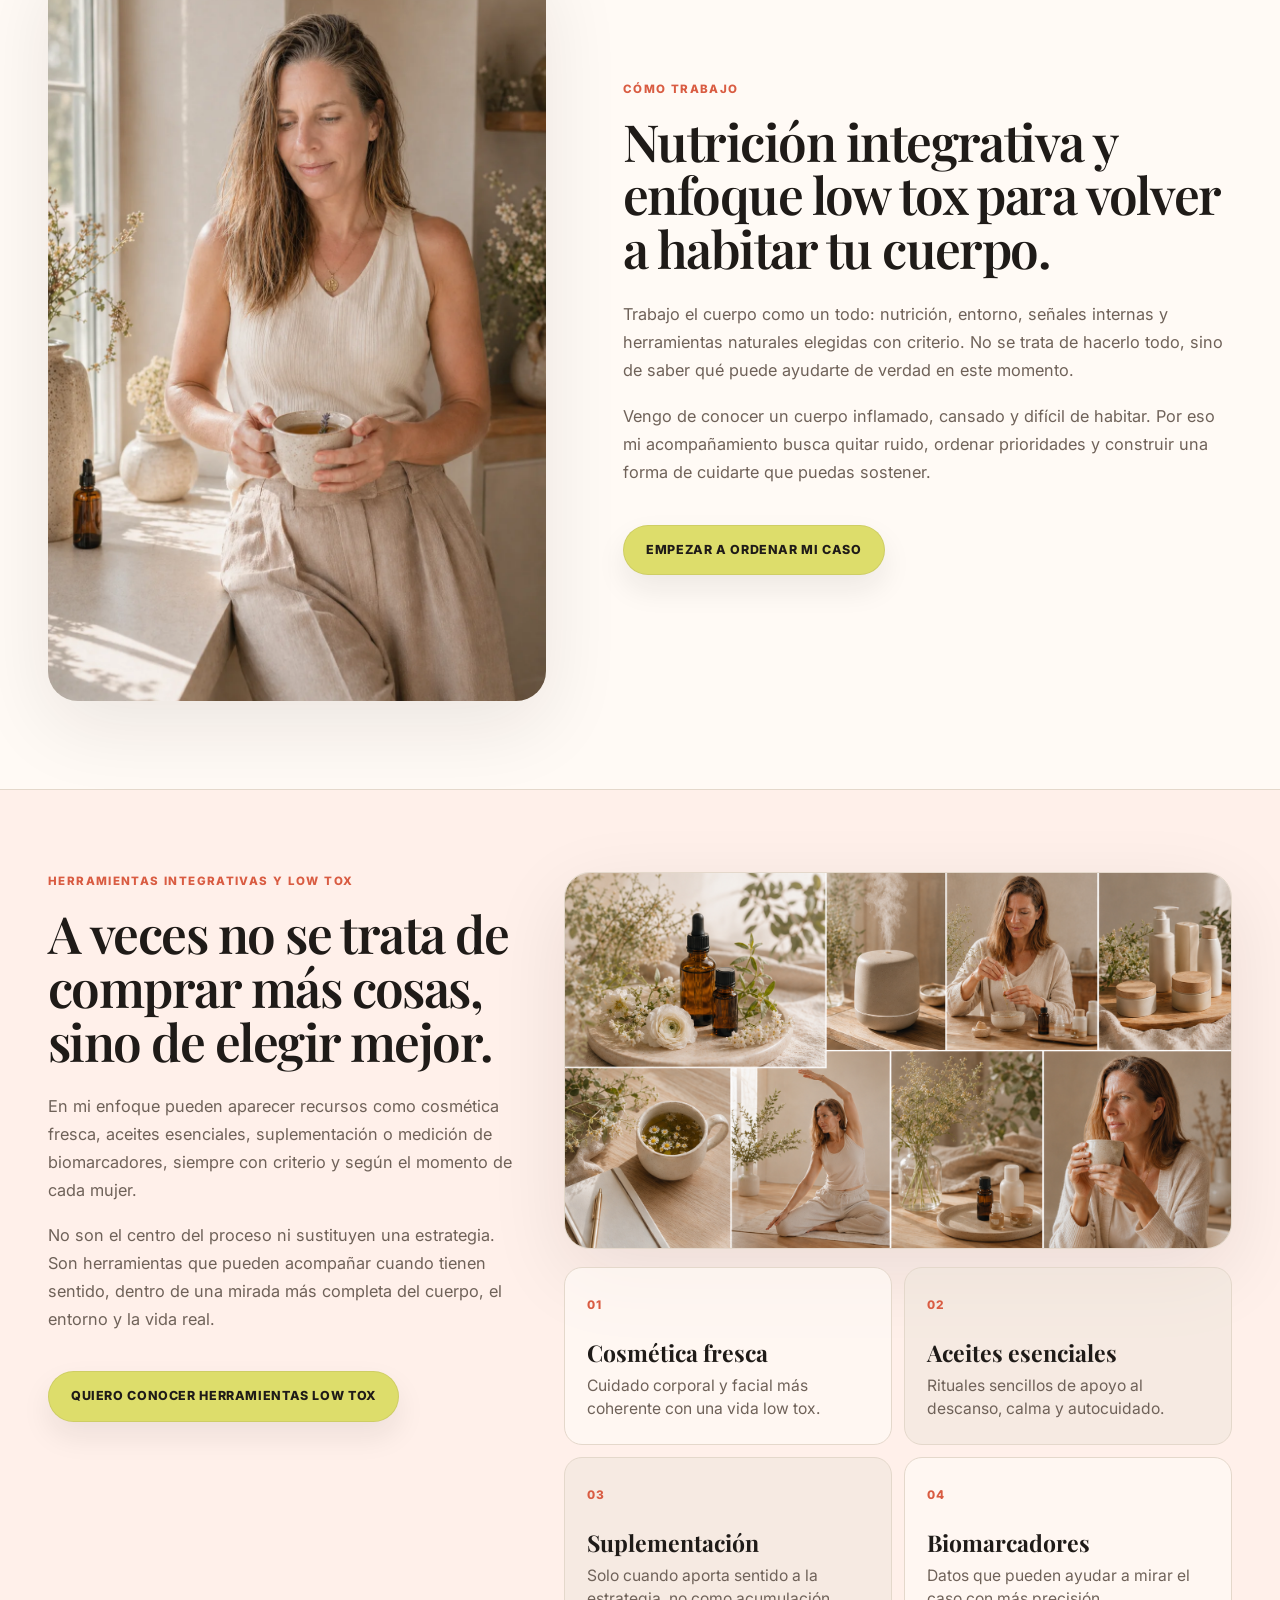
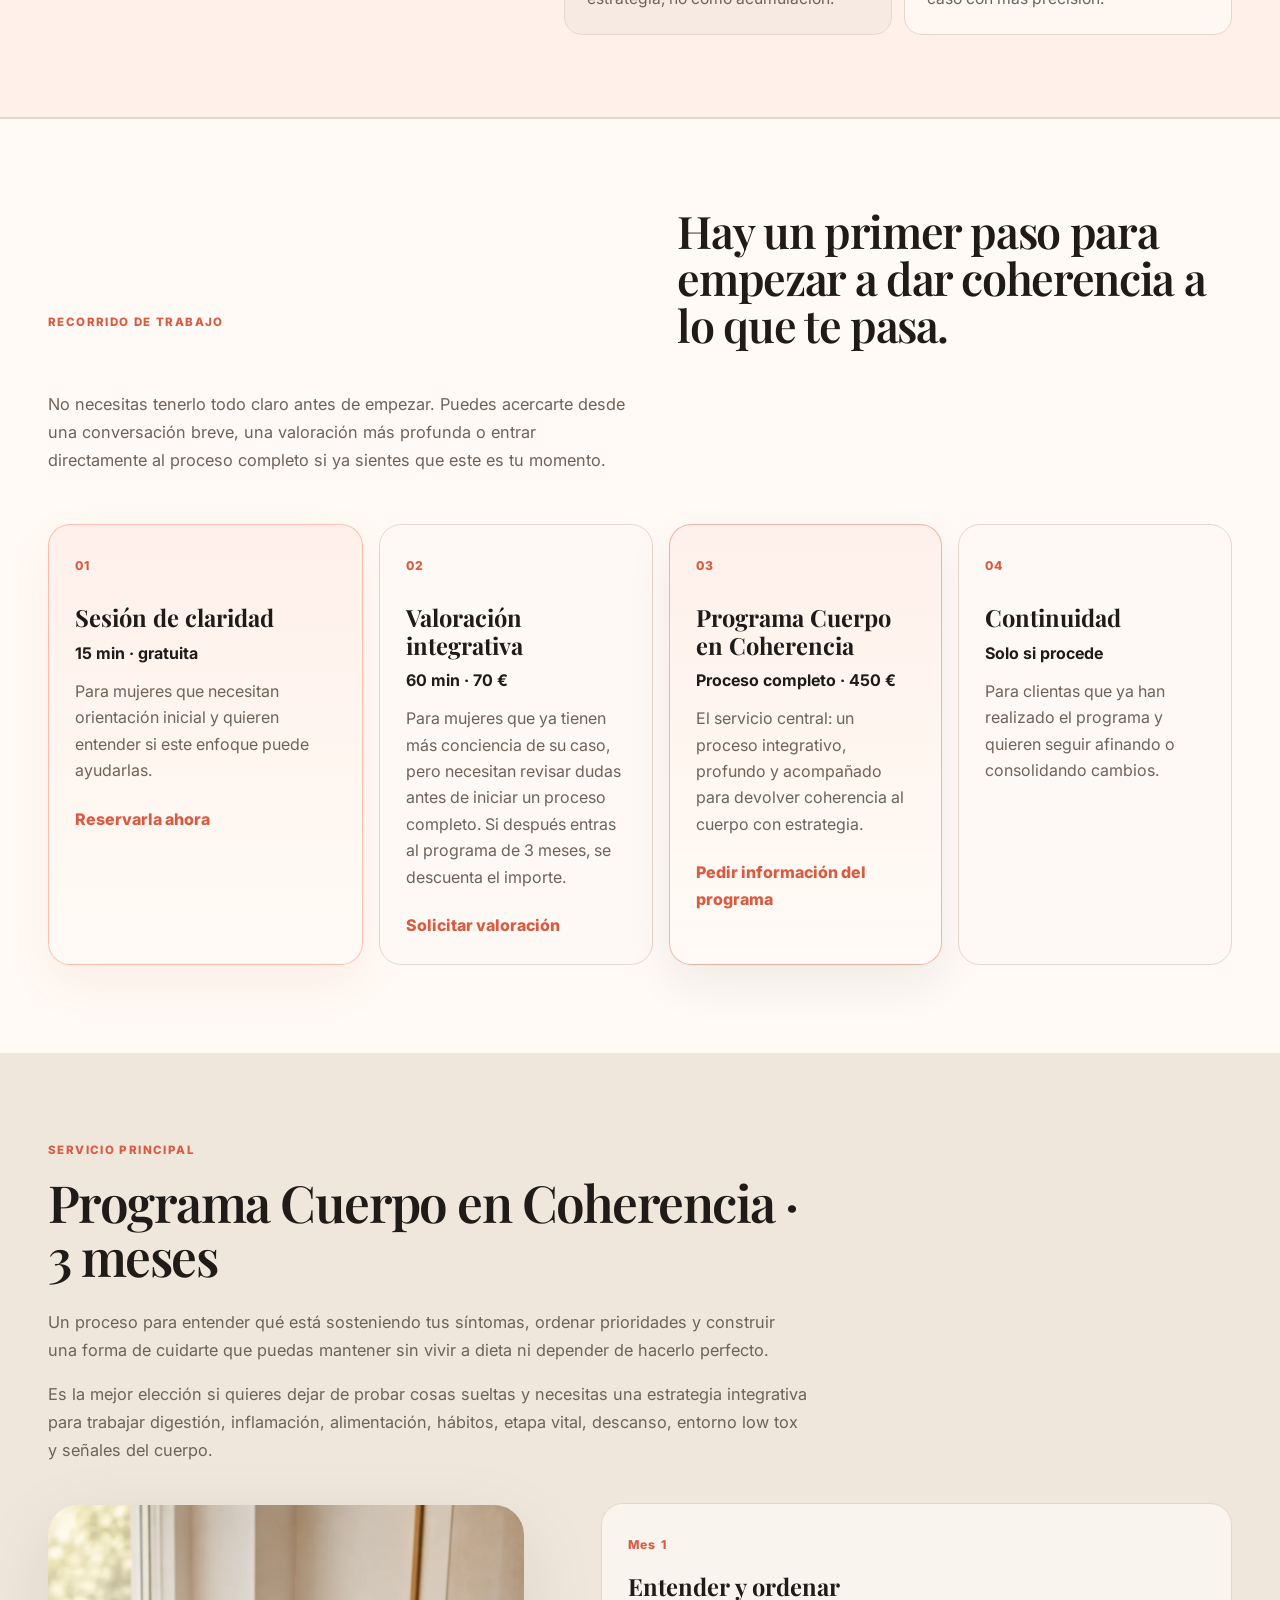
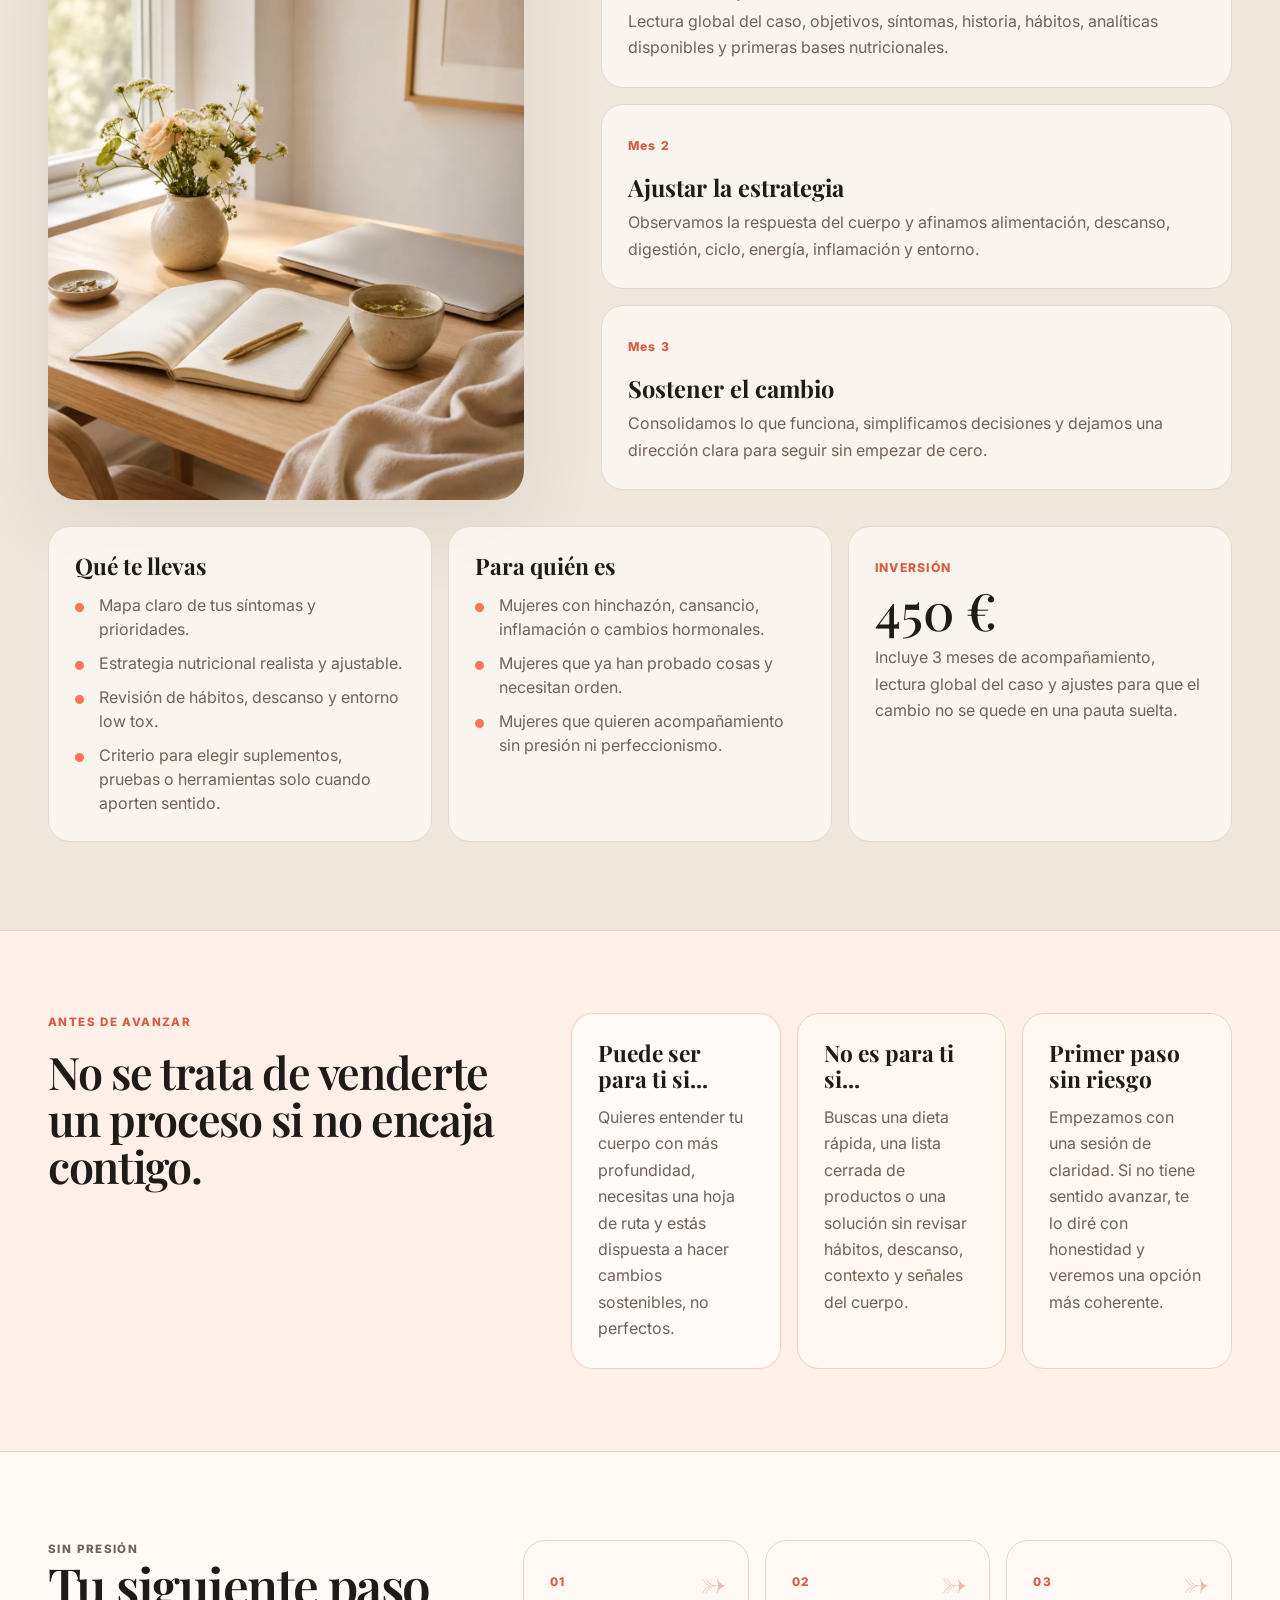
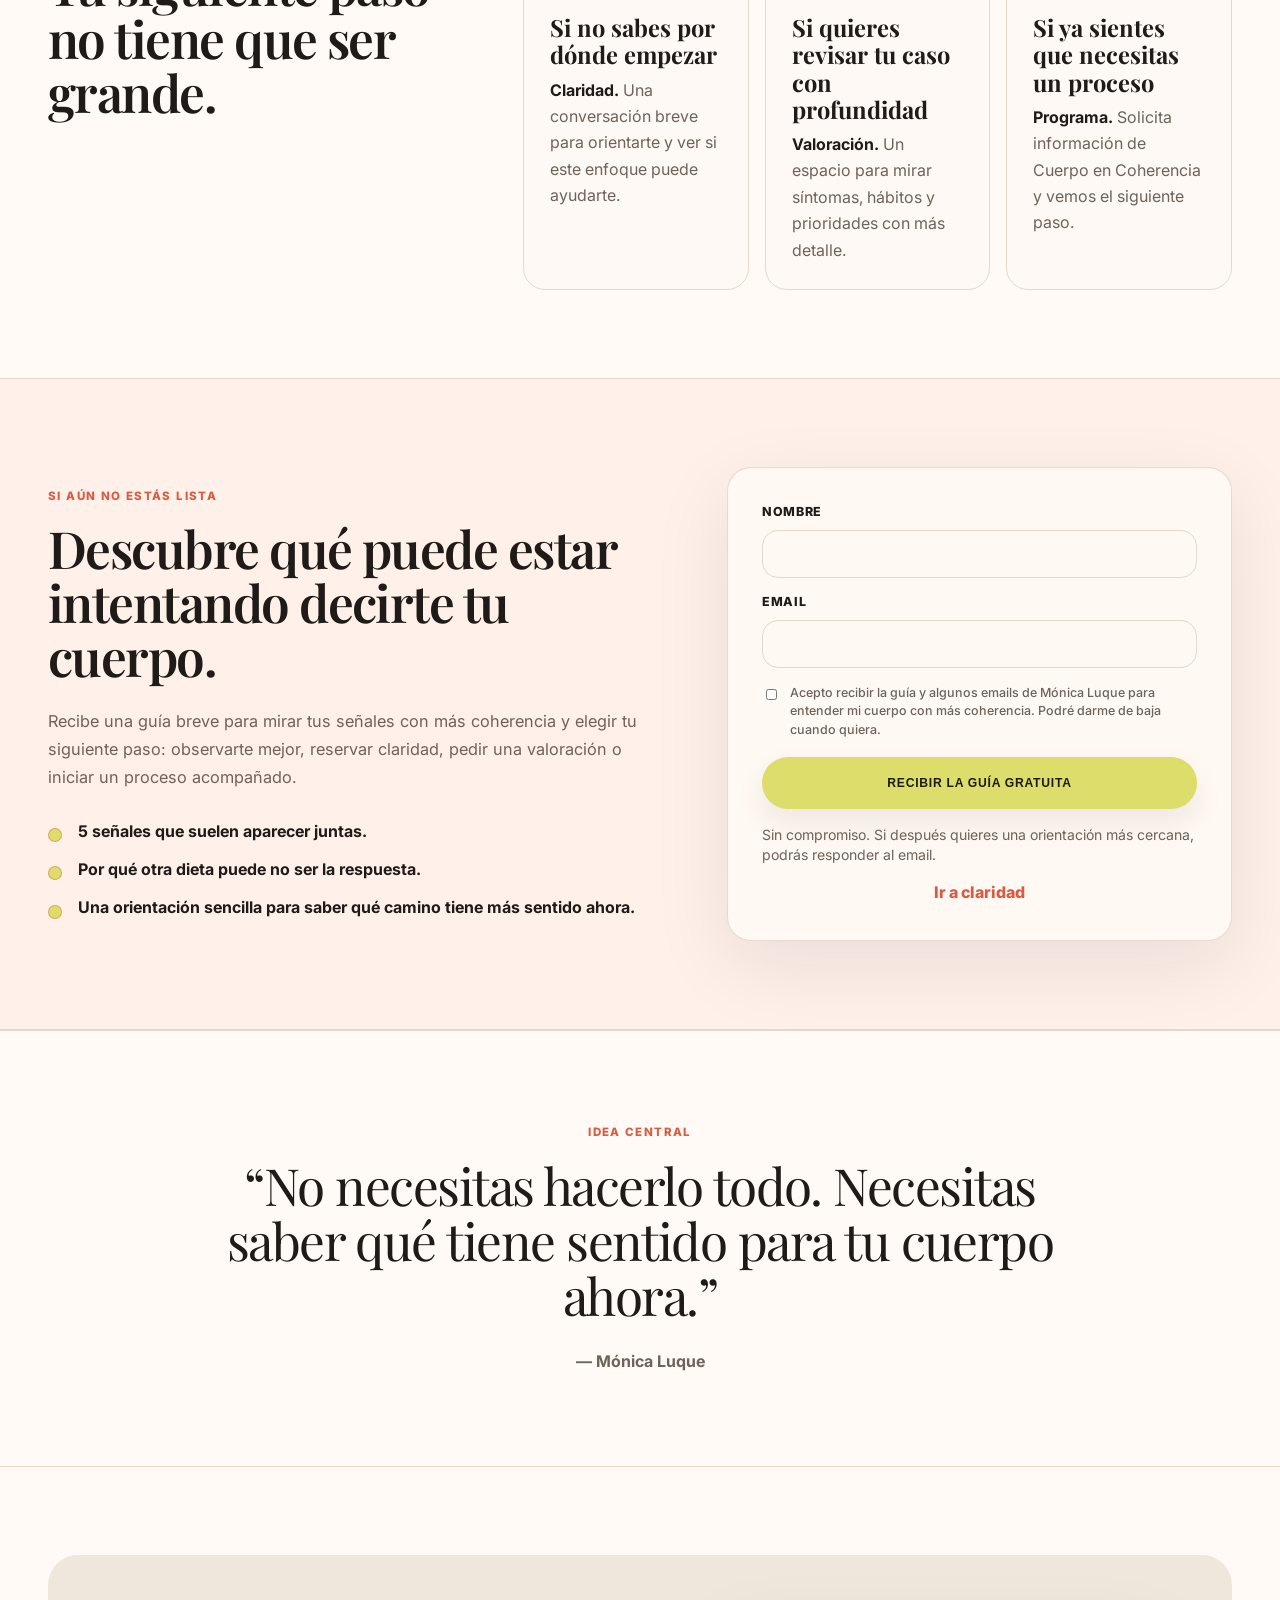
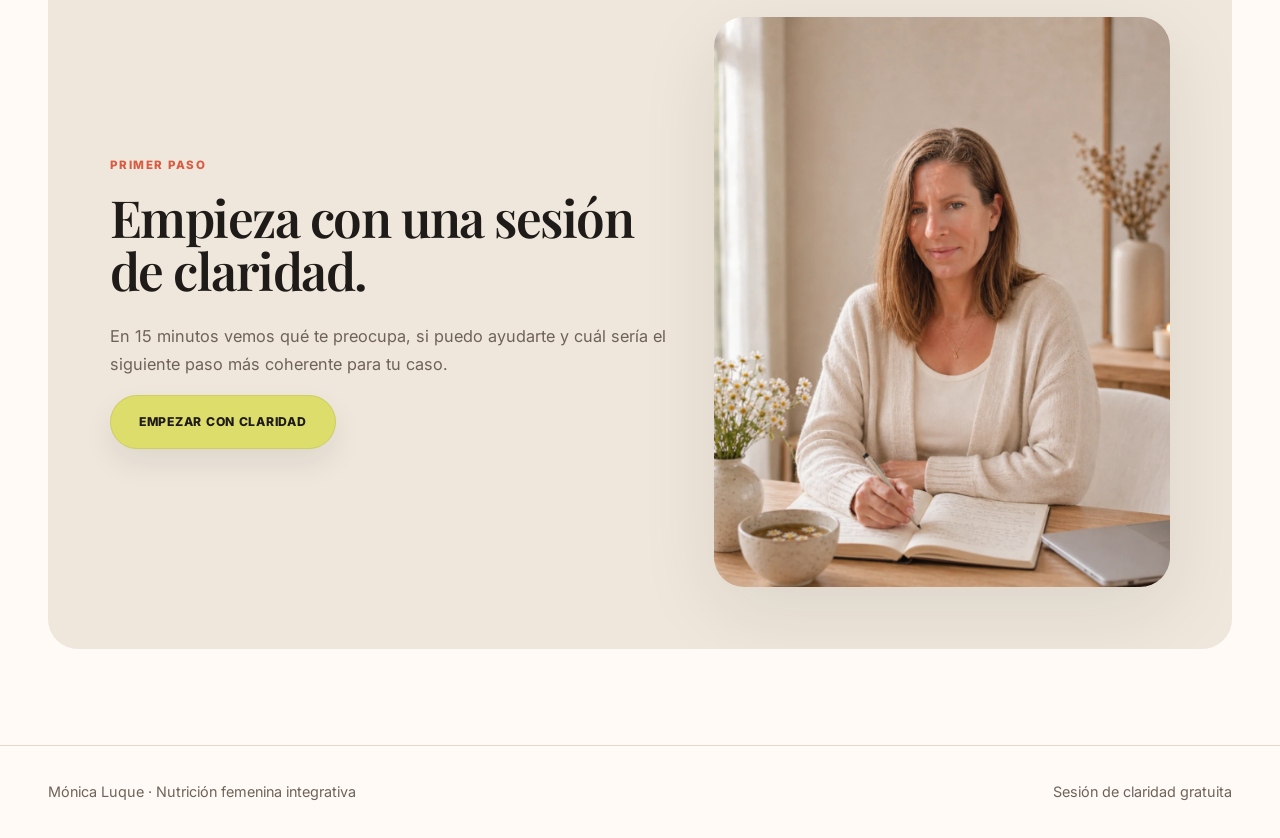
==== commit 4102a4c6: "Actualizar landing pruebas raiz" ====
--- a/index.html
+++ b/index.html
@@ -3,800 +3,459 @@
   <head>
     <meta charset="utf-8" />
     <meta name="viewport" content="width=device-width, initial-scale=1" />
-    <title>Mónica Luque | Nutrición hormonal y salud femenina</title>
+    <title>Mónica Luque | Cuerpo en Coherencia · Vida con raíz</title>
     <meta
       name="description"
-      content="Acompañamiento nutricional para mujeres que quieren entender su salud hormonal, reducir inflamación y recuperar calma, energía y claridad."
+      content="Nutrición femenina integrativa y enfoque low tox para mujeres que sienten que su cuerpo ha cambiado y no quieren sostener otra exigencia más."
     />
     <link rel="preconnect" href="https://fonts.googleapis.com" />
     <link rel="preconnect" href="https://fonts.gstatic.com" crossorigin />
     <link
-      href="https://fonts.googleapis.com/css2?family=Inter:wght@400;500;600;700&family=Playfair+Display:ital,wght@0,500;0,600;1,500&display=swap"
+      href="https://fonts.googleapis.com/css2?family=Inter:wght@400;500;600;700;800&family=Playfair+Display:ital,wght@0,500;0,600;1,500&display=swap"
       rel="stylesheet"
     />
-    <style>
-      :root {
-        --color-bg: #F8F5F0;
-        --color-bg-soft: #EFE7DC;
-        --color-text: #1F1B18;
-        --color-muted: #6F6259;
-        --color-accent: #ff7456;
-        --color-accent-dark: #d95c42;
-        --color-highlight: #dddd6b;
-        --color-border: #E4D8CB;
-        --color-white: #FFFFFF;
-        --color-black: #151515;
-      }
-
-      * {
-        box-sizing: border-box;
-      }
-
-      html {
-        scroll-behavior: smooth;
-      }
-
-      body {
-        margin: 0;
-        color: var(--color-text);
-        background: var(--color-bg);
-        font-family: "Inter", sans-serif;
-        line-height: 1.7;
-      }
-
-      body.menu-open {
-        overflow: hidden;
-      }
-
-      img {
-        display: block;
-        width: 100%;
-        height: 100%;
-        object-fit: cover;
-      }
-
-      a {
-        color: inherit;
-        text-decoration: none;
-      }
-
-      h1,
-      h2,
-      h3,
-      p {
-        margin-top: 0;
-      }
-
-      .container {
-        width: min(1440px, 100%);
-        margin: 0 auto;
-        padding: 0 clamp(24px, 4vw, 48px);
-      }
-
-      .header {
-        position: sticky;
-        top: 0;
-        z-index: 50;
-        background: rgba(248, 245, 240, 0.86);
-        border-bottom: 1px solid rgba(228, 216, 203, 0.64);
-        backdrop-filter: blur(18px);
-      }
-
-      .header-inner {
-        height: 88px;
-        display: grid;
-        grid-template-columns: 1fr auto 1fr;
-        align-items: center;
-        gap: 24px;
-      }
-
-      .brand {
-        display: inline-flex;
-        flex-direction: column;
-        gap: 1px;
-        width: fit-content;
-        letter-spacing: 0.08em;
-        text-transform: uppercase;
-      }
-
-      .brand strong {
-        font-size: 0.92rem;
-        font-weight: 700;
-      }
-
-      .brand span {
-        color: var(--color-muted);
-        font-size: 0.68rem;
-        font-weight: 600;
-      }
-
-      .nav {
-        display: flex;
-        align-items: center;
-        gap: 26px;
-        color: var(--color-muted);
-        font-size: 0.88rem;
-        font-weight: 600;
-      }
-
-      .nav a {
-        transition: color 0.25s ease;
-      }
-
-      .nav a:hover {
-        color: var(--color-text);
-      }
-
-      .header-actions {
-        display: flex;
-        justify-content: flex-end;
-        align-items: center;
-        gap: 14px;
-      }
-
-      .menu-toggle {
-        display: none;
-        width: 44px;
-        height: 44px;
-        border: 1px solid var(--color-border);
-        border-radius: 999px;
-        background: rgba(255, 255, 255, 0.5);
-        cursor: pointer;
-      }
-
-      .menu-toggle span {
-        display: block;
-        width: 17px;
-        height: 1.5px;
-        margin: 4px auto;
-        background: var(--color-text);
-      }
-
-      .btn-primary,
-      .btn-secondary {
-        display: inline-flex;
-        align-items: center;
-        justify-content: center;
-        gap: 10px;
-        min-height: 52px;
-        border-radius: 999px;
-        font-weight: 700;
-        text-transform: uppercase;
-        font-size: 0.78rem;
-        letter-spacing: 0.06em;
-      }
-
-      .btn-primary {
-        padding: 16px 28px;
-        color: var(--color-text);
-        background: var(--color-highlight);
-        border: 1px solid rgba(31, 27, 24, 0.08);
-        transition: transform 0.25s ease, background 0.25s ease;
-      }
-
-      .btn-primary:hover {
-        transform: translateY(-2px);
-        background: var(--color-accent);
-        color: var(--color-white);
-      }
-
-      .btn-secondary {
-        color: var(--color-text);
-        background: transparent;
-      }
-
-      .play-icon {
-        display: inline-grid;
-        place-items: center;
-        width: 42px;
-        height: 42px;
-        color: var(--color-accent-dark);
-        border: 1px solid var(--color-border);
-        border-radius: 50%;
-      }
-
-      .hero {
-        min-height: calc(100vh - 88px);
-        display: grid;
-        grid-template-columns: minmax(0, 1fr) minmax(360px, 0.9fr);
-        align-items: center;
-        gap: clamp(48px, 7vw, 108px);
-        padding-top: 40px;
-        padding-bottom: 56px;
-      }
-
-      .eyebrow {
-        margin-bottom: 20px;
-        color: var(--color-accent-dark);
-        font-size: 0.72rem;
-        font-weight: 700;
-        letter-spacing: 0.12em;
-        text-transform: uppercase;
-      }
-
-      .hero-title {
-        max-width: 860px;
-        margin-bottom: 28px;
-        font-family: "Playfair Display", "Cormorant Garamond", Georgia, serif;
-        font-size: clamp(3rem, 7vw, 6.5rem);
-        line-height: 0.95;
-        letter-spacing: -0.04em;
-      }
-
-      .italic-accent {
-        color: var(--color-accent);
-        font-style: italic;
-        font-weight: 500;
-      }
-
-      .body-text {
-        max-width: 620px;
-        color: var(--color-muted);
-        font-size: 1rem;
-        line-height: 1.7;
-      }
-
-      .hero-actions {
-        display: flex;
-        flex-wrap: wrap;
-        align-items: center;
-        gap: 18px;
-        margin-top: 34px;
-      }
-
-      .hero-image {
-        min-height: 620px;
-        overflow: hidden;
-        border-radius: 32px;
-        background: var(--color-bg-soft);
-      }
-
-      .service-band {
-        background: var(--color-bg-soft);
-      }
-
-      .features-grid {
-        display: grid;
-        grid-template-columns: 0.8fr repeat(3, 1fr);
-        gap: clamp(24px, 4vw, 58px);
-        padding-top: 52px;
-        padding-bottom: 52px;
-      }
-
-      .feature-kicker {
-        max-width: 210px;
-        color: var(--color-accent-dark);
-        font-size: 0.76rem;
-        font-weight: 700;
-        letter-spacing: 0.12em;
-        text-transform: uppercase;
-      }
-
-      .feature {
-        display: grid;
-        gap: 12px;
-      }
-
-      .feature-icon {
-        width: 42px;
-        height: 42px;
-        color: var(--color-accent-dark);
-      }
-
-      .feature:nth-of-type(2) .feature-icon {
-        color: var(--color-highlight);
-      }
-
-      .feature h3,
-      .service-card h3 {
-        margin-bottom: 8px;
-        font-family: "Playfair Display", Georgia, serif;
-        font-size: 1.5rem;
-        line-height: 1.15;
-      }
-
-      .feature p,
-      .service-card p {
-        margin-bottom: 0;
-        color: var(--color-muted);
-      }
-
-      .about {
-        padding: 96px 0;
-        display: grid;
-        grid-template-columns: 1fr 1fr;
-        gap: 80px;
-        align-items: center;
-      }
-
-      .about-image {
-        min-height: 650px;
-        overflow: hidden;
-        border-radius: 28px;
-        transition: transform 0.3s ease;
-      }
-
-      .about-image:hover,
-      .cta-box:hover {
-        transform: translateY(-3px);
-      }
-
-      .section-title {
-        max-width: 760px;
-        margin-bottom: 28px;
-        font-family: "Playfair Display", "Cormorant Garamond", Georgia, serif;
-        font-size: clamp(2rem, 4vw, 4rem);
-        line-height: 1.05;
-        letter-spacing: -0.03em;
-      }
-
-      .text-link {
-        display: inline-flex;
-        align-items: center;
-        gap: 10px;
-        margin-top: 20px;
-        color: var(--color-accent-dark);
-        font-weight: 700;
-      }
-
-      .services {
-        padding: 96px 0;
-        border-top: 1px solid var(--color-border);
-      }
-
-      .services-head {
-        display: flex;
-        justify-content: space-between;
-        gap: 42px;
-        align-items: flex-end;
-        margin-bottom: 42px;
-      }
-
-      .services-head p {
-        max-width: 460px;
-      }
-
-      .services-visual {
-        height: clamp(360px, 48vw, 620px);
-        margin-bottom: 18px;
-        overflow: hidden;
-        border-radius: 32px;
-        background: var(--color-bg-soft);
-      }
-
-      .services-grid {
-        display: grid;
-        grid-template-columns: repeat(3, 1fr);
-        gap: 18px;
-      }
-
-      .service-card {
-        min-height: 280px;
-        padding: 30px;
-        background: rgba(255, 255, 255, 0.46);
-        border: 1px solid var(--color-border);
-        border-radius: 28px;
-        transition: transform 0.3s ease, background 0.3s ease, border-color 0.3s ease;
-      }
-
-      .service-card:hover {
-        transform: translateY(-4px);
-        background: rgba(255, 255, 255, 0.72);
-        border-color: rgba(255, 116, 86, 0.48);
-      }
-
-      .service-card span {
-        display: inline-flex;
-        margin-bottom: 42px;
-        color: var(--color-accent-dark);
-        font-size: 0.78rem;
-        font-weight: 700;
-        letter-spacing: 0.1em;
-      }
-
-      .service-card:nth-child(2) span {
-        color: var(--color-highlight);
-      }
-
-      .testimonial {
-        padding: 104px 0;
-        text-align: center;
-      }
-
-      .quote {
-        max-width: 820px;
-        margin: 0 auto 26px;
-        font-family: "Playfair Display", Georgia, serif;
-        font-size: clamp(2rem, 4vw, 4rem);
-        line-height: 1.08;
-        letter-spacing: -0.03em;
-      }
-
-      .testimonial cite {
-        color: var(--color-muted);
-        font-style: normal;
-        font-weight: 700;
-      }
-
-      .dots {
-        display: flex;
-        justify-content: center;
-        gap: 9px;
-        margin-top: 28px;
-      }
-
-      .dots span {
-        width: 9px;
-        height: 9px;
-        border: 1px solid var(--color-muted);
-        border-radius: 50%;
-      }
-
-      .dots span:first-child {
-        background: var(--color-accent);
-        border-color: var(--color-black);
-      }
-
-      .dots span:nth-child(2) {
-        border-color: var(--color-accent);
-      }
-
-      .cta {
-        padding-bottom: 96px;
-      }
-
-      .cta-box {
-        display: grid;
-        grid-template-columns: 1.1fr 0.9fr;
-        gap: 48px;
-        align-items: center;
-        overflow: hidden;
-        padding: clamp(36px, 5vw, 64px);
-        background: var(--color-bg-soft);
-        border-radius: 32px;
-        transition: transform 0.3s ease;
-      }
-
-      .cta-copy p {
-        max-width: 560px;
-      }
-
-      .cta-image {
-        min-height: 360px;
-        overflow: hidden;
-        border-radius: 26px;
-      }
-
-      .footer {
-        padding: 34px 0;
-        border-top: 1px solid var(--color-border);
-        color: var(--color-muted);
-      }
-
-      .footer-inner {
-        display: flex;
-        justify-content: space-between;
-        gap: 20px;
-        font-size: 0.9rem;
-      }
-
-      .fade-in {
-        opacity: 0;
-        transform: translateY(24px);
-        transition: opacity 0.7s ease, transform 0.7s ease;
-      }
-
-      .fade-in.visible {
-        opacity: 1;
-        transform: translateY(0);
-      }
-
-      .mobile-panel {
-        display: none;
-      }
-
-      @media (max-width: 980px) {
-        .header-inner,
-        .hero,
-        .about,
-        .cta-box,
-        .features-grid,
-        .services-grid {
-          grid-template-columns: 1fr;
-        }
-
-        .header-inner {
-          display: flex;
-          justify-content: space-between;
-        }
-
-        .nav,
-        .header-actions .btn-primary {
-          display: none;
-        }
-
-        .menu-toggle {
-          display: inline-block;
-        }
-
-        .mobile-panel {
-          position: fixed;
-          inset: 88px 16px auto;
-          z-index: 60;
-          display: grid;
-          gap: 8px;
-          padding: 18px;
-          background: rgba(255, 255, 255, 0.92);
-          border: 1px solid var(--color-border);
-          border-radius: 24px;
-          box-shadow: 0 24px 80px rgba(31, 27, 24, 0.12);
-          transform: translateY(-12px);
-          opacity: 0;
-          pointer-events: none;
-          transition: opacity 0.25s ease, transform 0.25s ease;
-        }
-
-        .menu-open .mobile-panel {
-          transform: translateY(0);
-          opacity: 1;
-          pointer-events: auto;
-        }
-
-        .mobile-panel a {
-          padding: 14px 12px;
-          border-radius: 16px;
-          font-weight: 700;
-        }
-
-        .mobile-panel a:last-child {
-          color: var(--color-white);
-          background: var(--color-black);
-          text-align: center;
-        }
-
-        .hero {
-          min-height: auto;
-          padding-top: 42px;
-        }
-
-        .hero-image,
-        .about-image {
-          min-height: 460px;
-        }
-
-        .features-grid {
-          gap: 30px;
-        }
-
-        .services-head {
-          display: block;
-        }
-      }
-
-      @media (max-width: 640px) {
-        .container {
-          padding: 0 24px;
-        }
-
-        .header-inner {
-          height: 78px;
-        }
-
-        .mobile-panel {
-          inset-top: 78px;
-        }
-
-        .hero-title {
-          font-size: clamp(2.8rem, 15vw, 3.2rem);
-        }
-
-        .hero-actions {
-          align-items: stretch;
-          flex-direction: column;
-        }
-
-        .btn-primary,
-        .btn-secondary {
-          width: 100%;
-        }
-
-        .hero-image,
-        .about-image,
-        .services-visual,
-        .cta-image {
-          min-height: 360px;
-          border-radius: 24px;
-        }
-
-        .about,
-        .services,
-        .testimonial,
-        .cta {
-          padding-top: 64px;
-          padding-bottom: 64px;
-        }
-
-        .cta-box {
-          padding: 30px;
-          border-radius: 28px;
-        }
-
-        .footer-inner {
-          flex-direction: column;
-        }
-      }
-    </style>
+    <link rel="stylesheet" href="./site.css?v=20260507-oferta-valor" />
   </head>
   <body>
     <header class="header">
       <div class="container header-inner">
         <a class="brand" href="#inicio" aria-label="Mónica Luque">
           <strong>Mónica Luque</strong>
-          <span>Nutrición femenina</span>
+          <span>Nutrición femenina integrativa</span>
         </a>
 
         <nav class="nav" aria-label="Navegación principal">
-          <a href="#inicio">Inicio</a>
-          <a href="#sobre-mi">Sobre mí</a>
-          <a href="#servicios">Servicios</a>
-          <a href="#recursos">Recursos</a>
-          <a href="#contacto">Contacto</a>
+          <a href="#sintomas">Síntomas</a>
+          <a href="#ruta">Ruta</a>
+          <a href="#programa">Programa</a>
+          <a href="#empezar">Empezar</a>
         </nav>
 
         <div class="header-actions">
-          <a class="btn-primary" href="./sesion-claridad/">Sesión gratis</a>
-          <button class="menu-toggle" type="button" aria-label="Abrir menú" aria-expanded="false">
-            <span></span>
-            <span></span>
-          </button>
+          <a class="btn-secondary btn-area" href="https://app.soymonicaluque.com">Área personal</a>
+          <a class="btn-primary header-cta" href="./sesion-claridad/">Claridad gratis</a>
         </div>
       </div>
     </header>
 
-    <nav class="mobile-panel" aria-label="Menú móvil">
-      <a href="#inicio">Inicio</a>
-      <a href="#sobre-mi">Sobre mí</a>
-      <a href="#servicios">Servicios</a>
-      <a href="#recursos">Recursos</a>
-      <a href="./sesion-claridad/">Sesión de claridad gratuita</a>
-    </nav>
-
     <main id="inicio">
-      <section class="container hero fade-in">
-        <div>
-          <p class="eyebrow">Nutrición hormonal y salud femenina</p>
+      <section class="container hero">
+        <div class="hero-copy">
+          <p class="eyebrow hero-eyebrow">Nutrición femenina integrativa</p>
           <h1 class="hero-title">
-            Coherencia hormonal.<br />
-            Cuerpo en calma.<br />
-            <span class="italic-accent">Vida con propósito.</span>
+            Tu cuerpo no va contra ti.<br />
+            <span class="italic-accent">Está pidiendo coherencia.</span>
           </h1>
-          <p class="body-text">
-            Te acompaño a entender las señales de tu cuerpo, reducir inflamación y construir una forma de cuidarte que encaje con tu estado hormonal, tu energía y tu vida real.
+          <p class="hero-lead">
+            Para mujeres con digestión pesada, inflamación, cansancio o desajustes hormonales que quieren entender qué les pasa sin empezar otra dieta ni cargar con otra exigencia más.
           </p>
           <div class="hero-actions">
-            <a class="btn-primary" href="./sesion-claridad/">Sesión de claridad gratuita</a>
-            <a class="btn-secondary" href="#sobre-mi"><span class="play-icon">▶</span> Ver enfoque</a>
-          </div>
-        </div>
-
-        <div class="hero-image" aria-label="Imagen luminosa de nutrición y salud femenina">
+            <a class="btn-primary" href="./sesion-claridad/">Reservar sesión gratuita</a>
+            <a class="btn-secondary hero-link" href="#como-trabajo">Ver cómo trabajo</a>
+          </div>
+        </div>
+
+        <figure class="hero-image" aria-label="Mónica Luque en un entorno cálido y natural">
           <img
-            src="./assets/images/nutrition-female-health-hero.webp"
-            alt="Mónica Luque en una cocina luminosa junto a un plato saludable y elementos de autocuidado"
+            src="./assets/images/monica-hero-13.png"
+            alt="Mónica Luque en un entorno cálido de nutrición y autocuidado"
             fetchpriority="high"
           />
-        </div>
-      </section>
-
-      <section class="service-band fade-in" id="recursos">
-        <div class="container features-grid">
-          <p class="feature-kicker">Así te puedo ayudar</p>
-          <article class="feature">
-            <svg class="feature-icon" viewBox="0 0 48 48" fill="none" aria-hidden="true"><path d="M12 24h24M24 12v24" stroke="currentColor" stroke-width="1.6" stroke-linecap="round"/><circle cx="24" cy="24" r="17" stroke="currentColor" stroke-width="1.6"/></svg>
-            <div>
-              <h3>Claridad y estrategia</h3>
-              <p>Ordenamos síntomas, hábitos, etapa vital y prioridades para saber qué necesita tu cuerpo ahora.</p>
+        </figure>
+      </section>
+
+      <section class="symptoms-band fade-in" id="sintomas">
+        <div class="container symptoms-layout">
+          <div class="symptoms-heading">
+            <p class="eyebrow">Cuando el cuerpo cambia</p>
+            <h2 class="section-title">No son señales aisladas.</h2>
+          </div>
+          <div class="symptom-list" aria-label="Síntomas habituales">
+            <span>Hinchazón</span>
+            <span>Cansancio</span>
+            <span>Digestión lenta</span>
+            <span>Ciclo irregular</span>
+            <span>Sueño alterado</span>
+            <span>Inflamación</span>
+          </div>
+          <p class="body-text symptoms-context">
+            Eso que notas no significa que tu cuerpo vaya contra ti. Muchas veces es la forma que tiene de pedir seguridad, coherencia y una mirada más completa.
+          </p>
+        </div>
+      </section>
+
+      <section class="service-band fade-in" id="metodo">
+        <div class="container approach-layout">
+          <div class="approach-copy">
+            <div class="approach-intro">
+              <p class="eyebrow">No necesitas otra dieta</p>
+              <h2 class="section-title">Necesitas una forma de cuidarte que no te exija más.</h2>
             </div>
-          </article>
-          <article class="feature">
-            <svg class="feature-icon" viewBox="0 0 48 48" fill="none" aria-hidden="true"><path d="M13 18h22M13 30h22M18 13v22M30 13v22" stroke="currentColor" stroke-width="1.6" stroke-linecap="round"/></svg>
-            <div>
-              <h3>Sistema y estructura</h3>
-              <p>Creamos rutinas nutricionales, low-tox y de descanso que puedas sostener sin vivir con rigidez.</p>
+            <div class="features-grid compact">
+              <article class="feature">
+                <svg class="feature-icon" viewBox="0 0 48 48" fill="none" aria-hidden="true"><path d="M12 24h24M24 12v24" stroke="currentColor" stroke-width="1.6" stroke-linecap="round"/><circle cx="24" cy="24" r="17" stroke="currentColor" stroke-width="1.6"/></svg>
+                <div>
+                  <h3>Primero entendemos</h3>
+                  <p>Leemos tu caso como un mapa completo: cuerpo, hábitos, energía, emoción y entorno.</p>
+                </div>
+              </article>
+              <article class="feature">
+                <svg class="feature-icon" viewBox="0 0 48 48" fill="none" aria-hidden="true"><path d="M13 18h22M13 30h22M18 13v22M30 13v22" stroke="currentColor" stroke-width="1.6" stroke-linecap="round"/></svg>
+                <div>
+                  <h3>Después ordenamos</h3>
+                  <p>Priorizamos menos cosas, pero con más sentido. Lo que puedas sostener en tu vida real.</p>
+                </div>
+              </article>
+              <article class="feature">
+                <svg class="feature-icon" viewBox="0 0 48 48" fill="none" aria-hidden="true"><path d="M13 33c12 0 18-6 22-18M16 16c9 0 16 7 16 16" stroke="currentColor" stroke-width="1.6" stroke-linecap="round"/><circle cx="24" cy="24" r="18" stroke="currentColor" stroke-width="1.6"/></svg>
+                <div>
+                  <h3>Luego sostenemos</h3>
+                  <p>Ajustamos el proceso para que no dependa de hacerlo perfecto ni de tener una vida ideal.</p>
+                </div>
+              </article>
             </div>
-          </article>
-          <article class="feature">
-            <svg class="feature-icon" viewBox="0 0 48 48" fill="none" aria-hidden="true"><path d="M13 33c12 0 18-6 22-18M16 16c9 0 16 7 16 16" stroke="currentColor" stroke-width="1.6" stroke-linecap="round"/><circle cx="24" cy="24" r="18" stroke="currentColor" stroke-width="1.6"/></svg>
-            <div>
-              <h3>Crecimiento consciente</h3>
-              <p>Avanzamos con seguimiento de síntomas, hábitos y medición de biomarcadores.</p>
-            </div>
-          </article>
-        </div>
-      </section>
-
-      <section class="container about fade-in" id="sobre-mi">
+          </div>
+          <figure class="approach-image">
+            <img
+              src="./assets/images/metodo-lowtox-90.webp"
+              alt="Mesa luminosa con alimentos, libreta, flores e infusión"
+              loading="lazy"
+            />
+          </figure>
+        </div>
+      </section>
+
+      <section class="container value-section fade-in" id="valor">
+        <div class="value-head">
+          <p class="eyebrow">Esto puede ayudarte si</p>
+          <h2 class="section-title">Has probado cosas, pero sigues sin entender qué necesita tu cuerpo.</h2>
+          <p class="body-text">
+            El valor del proceso no está en darte más información, sino en convertir tus señales en una hoja de ruta clara, realista y acompañada.
+          </p>
+        </div>
+        <div class="value-grid" aria-label="Situaciones habituales que trabaja el proceso">
+          <article>
+            <span>01</span>
+            <h3>Te ahorra vueltas</h3>
+            <p>Dejas de saltar entre consejos, dietas, suplementos o rutinas sin saber qué prioridad atender primero.</p>
+          </article>
+          <article>
+            <span>02</span>
+            <h3>Reduce ansiedad</h3>
+            <p>Ordenamos síntomas y contexto para que lo que sientes deje de parecer un conjunto de señales sueltas.</p>
+          </article>
+          <article>
+            <span>03</span>
+            <h3>Te da dirección</h3>
+            <p>Sales con un camino concreto para trabajar digestión, inflamación, energía, ciclo, descanso y hábitos.</p>
+          </article>
+          <article>
+            <span>04</span>
+            <h3>Baja la exigencia</h3>
+            <p>Priorizamos pocos cambios con sentido para que puedas sostenerlos en tu vida real.</p>
+          </article>
+          <article>
+            <span>05</span>
+            <h3>Afina decisiones</h3>
+            <p>Revisamos cuándo tiene sentido usar herramientas low tox, suplementación o biomarcadores, y cuándo no.</p>
+          </article>
+          <article>
+            <span>06</span>
+            <h3>Devuelve confianza</h3>
+            <p>El objetivo es que vuelvas a entender tu cuerpo sin sentir que tienes que controlarlo todo.</p>
+          </article>
+        </div>
+      </section>
+
+      <section class="container intro-flow fade-in" id="como-trabajo">
         <div class="about-image">
           <img
-            src="./assets/images/monica-sobre-mi.webp"
-            alt="Mónica Luque escribiendo en una libreta en un espacio luminoso y sereno"
+            src="./assets/images/monica-como-trabajo-21.webp"
+            alt="Mónica Luque en un momento sereno de autocuidado integrativo"
             loading="lazy"
           />
         </div>
-        <div>
-          <p class="eyebrow">Sobre mí</p>
-          <h2 class="section-title">Nutricionista, guía y acompañante de procesos femeninos.</h2>
+        <div class="intro-copy">
+          <p class="eyebrow">Cómo trabajo</p>
+          <h2 class="section-title">Nutrición integrativa y enfoque low tox para volver a habitar tu cuerpo.</h2>
           <p class="body-text">
-            Mi trabajo nace de una idea sencilla: una mujer no necesita más ruido, necesita entender qué está pasando en su cuerpo y qué paso tiene sentido dar primero.
+            Trabajo el cuerpo como un todo: nutrición, entorno, señales internas y herramientas naturales elegidas con criterio. No se trata de hacerlo todo, sino de saber qué puede ayudarte de verdad en este momento.
           </p>
           <p class="body-text">
-            Integro nutrición hormonal, salud digestiva, enfoque antiinflamatorio, reducción de tóxicos, seguimiento de síntomas y medición de biomarcadores.
+            Vengo de conocer un cuerpo inflamado, cansado y difícil de habitar. Por eso mi acompañamiento busca quitar ruido, ordenar prioridades y construir una forma de cuidarte que puedas sostener.
           </p>
-          <a class="text-link" href="./sesion-claridad/">Conoce tu punto de partida →</a>
-        </div>
-      </section>
-
-      <section class="container services fade-in" id="servicios">
-        <div class="services-head">
+          <a class="text-link" href="./sesion-claridad/">Empezar a ordenar mi caso</a>
+        </div>
+      </section>
+
+      <section class="tools-section fade-in" id="herramientas">
+        <div class="container tools-layout">
+          <div class="tools-copy">
+            <p class="eyebrow">Herramientas integrativas y low tox</p>
+            <h2 class="section-title">A veces no se trata de comprar más cosas, sino de elegir mejor.</h2>
+            <p class="body-text">
+              En mi enfoque pueden aparecer recursos como cosmética fresca, aceites esenciales, suplementación o medición de biomarcadores, siempre con criterio y según el momento de cada mujer.
+            </p>
+            <p class="body-text">
+              No son el centro del proceso ni sustituyen una estrategia. Son herramientas que pueden acompañar cuando tienen sentido, dentro de una mirada más completa del cuerpo, el entorno y la vida real.
+            </p>
+            <a class="text-link subtle-link" href="mailto:info@soymonicaluque.com?subject=Herramientas%20low%20tox">Quiero conocer herramientas low tox</a>
+          </div>
+
+          <div class="tools-visual">
+            <figure class="tools-image">
+              <img
+                src="./assets/images/herramientas-low-tox-horizontal.png"
+                alt="Rituales low tox con aceites esenciales, cosmética fresca, infusión y autocuidado"
+                loading="lazy"
+              />
+            </figure>
+            <div class="tools-grid" aria-label="Herramientas que pueden acompañar el proceso">
+              <article>
+                <span>01</span>
+                <h3>Cosmética fresca</h3>
+                <p>Cuidado corporal y facial más coherente con una vida low tox.</p>
+              </article>
+              <article>
+                <span>02</span>
+                <h3>Aceites esenciales</h3>
+                <p>Rituales sencillos de apoyo al descanso, calma y autocuidado.</p>
+              </article>
+              <article>
+                <span>03</span>
+                <h3>Suplementación</h3>
+                <p>Solo cuando aporta sentido a la estrategia, no como acumulación.</p>
+              </article>
+              <article>
+                <span>04</span>
+                <h3>Biomarcadores</h3>
+                <p>Datos que pueden ayudar a mirar el caso con más precisión.</p>
+              </article>
+            </div>
+          </div>
+        </div>
+      </section>
+
+      <section class="container route fade-in" id="ruta">
+        <div class="route-head">
+          <p class="eyebrow">Recorrido de trabajo</p>
+          <h2 class="section-title">Hay un primer paso para empezar a dar coherencia a lo que te pasa.</h2>
+          <p class="body-text">
+            No necesitas tenerlo todo claro antes de empezar. Puedes acercarte desde una conversación breve, una valoración más profunda o entrar directamente al proceso completo si ya sientes que este es tu momento.
+          </p>
+        </div>
+
+        <div class="route-grid">
+          <article class="route-card primary-step">
+            <span>01</span>
+            <h3>Sesión de claridad</h3>
+            <strong>15 min · gratuita</strong>
+            <p>Para mujeres que necesitan orientación inicial y quieren entender si este enfoque puede ayudarlas.</p>
+            <a class="mini-cta" href="./sesion-claridad/">Reservarla ahora</a>
+          </article>
+          <article class="route-card">
+            <span>02</span>
+            <h3>Valoración integrativa</h3>
+            <strong>60 min · 70 €</strong>
+            <p>Para mujeres que ya tienen más conciencia de su caso, pero necesitan revisar dudas antes de iniciar un proceso completo. Si después entras al programa de 3 meses, se descuenta el importe.</p>
+            <a class="mini-cta" href="mailto:info@soymonicaluque.com?subject=Valoraci%C3%B3n%20integrativa">Solicitar valoración</a>
+          </article>
+          <article class="route-card program-step">
+            <span>03</span>
+            <h3>Programa Cuerpo en Coherencia</h3>
+            <strong>Proceso completo · 450 €</strong>
+            <p>El servicio central: un proceso integrativo, profundo y acompañado para devolver coherencia al cuerpo con estrategia.</p>
+            <a class="mini-cta" href="mailto:info@soymonicaluque.com?subject=Programa%20Cuerpo%20en%20Coherencia">Pedir información del programa</a>
+          </article>
+          <article class="route-card">
+            <span>04</span>
+            <h3>Continuidad</h3>
+            <strong>Solo si procede</strong>
+            <p>Para clientas que ya han realizado el programa y quieren seguir afinando o consolidando cambios.</p>
+          </article>
+        </div>
+      </section>
+
+      <section class="program-section fade-in" id="programa">
+        <div class="container program-layout">
+          <div class="program-copy">
+            <p class="eyebrow">Servicio principal</p>
+            <h2 class="section-title">Programa Cuerpo en Coherencia · 3 meses</h2>
+            <p class="body-text">
+              Un proceso para entender qué está sosteniendo tus síntomas, ordenar prioridades y construir una forma de cuidarte que puedas mantener sin vivir a dieta ni depender de hacerlo perfecto.
+            </p>
+            <p class="body-text">
+              Es la mejor elección si quieres dejar de probar cosas sueltas y necesitas una estrategia integrativa para trabajar digestión, inflamación, alimentación, hábitos, etapa vital, descanso, entorno low tox y señales del cuerpo.
+            </p>
+          </div>
+
+          <div class="program-showcase">
+            <figure class="program-visual">
+              <img
+                src="./assets/images/servicio-principal-89.webp"
+                alt="Mesa luminosa con libreta abierta, flores, ordenador y una taza"
+                loading="lazy"
+              />
+            </figure>
+          </div>
+
+          <div class="program-detail">
+            <div class="program-cards">
+              <article>
+                <span>Mes 1</span>
+                <h3>Entender y ordenar</h3>
+                <p>Lectura global del caso, objetivos, síntomas, historia, hábitos, analíticas disponibles y primeras bases nutricionales.</p>
+              </article>
+              <article>
+                <span>Mes 2</span>
+                <h3>Ajustar la estrategia</h3>
+                <p>Observamos la respuesta del cuerpo y afinamos alimentación, descanso, digestión, ciclo, energía, inflamación y entorno.</p>
+              </article>
+              <article>
+                <span>Mes 3</span>
+                <h3>Sostener el cambio</h3>
+                <p>Consolidamos lo que funciona, simplificamos decisiones y dejamos una dirección clara para seguir sin empezar de cero.</p>
+              </article>
+            </div>
+          </div>
+
+          <div class="program-bottom">
+            <div class="program-includes" aria-label="Qué incluye el programa">
+              <article>
+                <h3>Qué te llevas</h3>
+                <ul>
+                  <li>Mapa claro de tus síntomas y prioridades.</li>
+                  <li>Estrategia nutricional realista y ajustable.</li>
+                  <li>Revisión de hábitos, descanso y entorno low tox.</li>
+                  <li>Criterio para elegir suplementos, pruebas o herramientas solo cuando aporten sentido.</li>
+                </ul>
+              </article>
+              <article>
+                <h3>Para quién es</h3>
+                <ul>
+                  <li>Mujeres con hinchazón, cansancio, inflamación o cambios hormonales.</li>
+                  <li>Mujeres que ya han probado cosas y necesitan orden.</li>
+                  <li>Mujeres que quieren acompañamiento sin presión ni perfeccionismo.</li>
+                </ul>
+              </article>
+            </div>
+            <div class="program-price">
+              <span>Inversión</span>
+              <strong>450 €</strong>
+              <p>Incluye 3 meses de acompañamiento, lectura global del caso y ajustes para que el cambio no se quede en una pauta suelta.</p>
+            </div>
+          </div>
+        </div>
+      </section>
+
+      <section class="fit-section fade-in">
+        <div class="container fit-layout">
           <div>
-            <p class="eyebrow">Servicios</p>
-            <h2 class="section-title">Un acompañamiento para dejar de probar cosas sueltas.</h2>
-          </div>
-          <p class="body-text">
-            Trabajo contigo desde la raíz: lo que comes, lo que absorbes, lo que te inflama, lo que te estresa y lo que tu etapa hormonal necesita.
-          </p>
-        </div>
-        <div class="services-visual">
-          <img
-            src="./assets/images/monica-universo-bienestar.webp"
-            alt="Universo visual de bienestar femenino, autocuidado y vida low-tox"
-            loading="lazy"
-          />
-        </div>
-        <div class="services-grid">
-          <article class="service-card">
+            <p class="eyebrow">Antes de avanzar</p>
+            <h2 class="section-title">No se trata de venderte un proceso si no encaja contigo.</h2>
+          </div>
+          <div class="fit-grid">
+            <article>
+              <h3>Puede ser para ti si...</h3>
+              <p>Quieres entender tu cuerpo con más profundidad, necesitas una hoja de ruta y estás dispuesta a hacer cambios sostenibles, no perfectos.</p>
+            </article>
+            <article>
+              <h3>No es para ti si...</h3>
+              <p>Buscas una dieta rápida, una lista cerrada de productos o una solución sin revisar hábitos, descanso, contexto y señales del cuerpo.</p>
+            </article>
+            <article>
+              <h3>Primer paso sin riesgo</h3>
+              <p>Empezamos con una sesión de claridad. Si no tiene sentido avanzar, te lo diré con honestidad y veremos una opción más coherente.</p>
+            </article>
+          </div>
+        </div>
+      </section>
+
+      <section class="container decision fade-in">
+        <div>
+          <p class="eyebrow">Sin presión</p>
+          <h2 class="section-title">Tu siguiente paso no tiene que ser grande.</h2>
+        </div>
+        <div class="decision-grid">
+          <article class="decision-card clarity-path">
             <span>01</span>
-            <h3>Salud hormonal femenina</h3>
-            <p>Ciclo, perimenopausia, energía, antojos, sueño, piel, ánimo y cambios que no quieres normalizar.</p>
-          </article>
-          <article class="service-card">
+            <h3>Si no sabes por dónde empezar</h3>
+            <p><strong>Claridad.</strong> Una conversación breve para orientarte y ver si este enfoque puede ayudarte.</p>
+          </article>
+          <article class="decision-card valuation-path">
             <span>02</span>
-            <h3>Nutrición antiinflamatoria</h3>
-            <p>Digestión, hinchazón, pesadez, dolor, inflamación y hábitos alimentarios adaptados a tu realidad.</p>
-          </article>
-          <article class="service-card">
+            <h3>Si quieres revisar tu caso con profundidad</h3>
+            <p><strong>Valoración.</strong> Un espacio para mirar síntomas, hábitos y prioridades con más detalle.</p>
+          </article>
+          <article class="decision-card program-path">
             <span>03</span>
-            <h3>Vida low-tox y seguimiento</h3>
-            <p>Reducción de tóxicos, rutinas de apoyo, aceites esenciales, seguimiento de síntomas y medición de biomarcadores.</p>
-          </article>
+            <h3>Si ya sientes que necesitas un proceso</h3>
+            <p><strong>Programa.</strong> Solicita información de Cuerpo en Coherencia y vemos el siguiente paso.</p>
+          </article>
+        </div>
+      </section>
+
+      <section class="lead-magnet fade-in" id="guia">
+        <div class="container lead-magnet-box">
+          <div class="lead-magnet-copy">
+            <p class="eyebrow">Si aún no estás lista</p>
+            <h2 class="section-title">Descubre qué puede estar intentando decirte tu cuerpo.</h2>
+            <p class="body-text">
+              Recibe una guía breve para mirar tus señales con más coherencia y elegir tu siguiente paso: observarte mejor, reservar claridad, pedir una valoración o iniciar un proceso acompañado.
+            </p>
+            <ul class="lead-points" aria-label="Qué incluye la guía">
+              <li>5 señales que suelen aparecer juntas.</li>
+              <li>Por qué otra dieta puede no ser la respuesta.</li>
+              <li>Una orientación sencilla para saber qué camino tiene más sentido ahora.</li>
+            </ul>
+          </div>
+
+          <form class="lead-form" id="guideForm" action="https://app.soymonicaluque.com/api/public/clarity-leads" method="POST">
+            <input type="hidden" name="tipo_solicitud" value="Guía gratuita · Qué está pidiendo mi cuerpo" />
+            <input type="hidden" name="origen" value="Web pruebas-raiz · bloque recurso gratuito" />
+            <label>
+              Nombre
+              <input name="nombre" type="text" autocomplete="given-name" required />
+            </label>
+            <label>
+              Email
+              <input name="email" type="email" autocomplete="email" required />
+            </label>
+            <label class="form-consent">
+              <input type="checkbox" name="consentimiento_contacto" value="Acepto recibir la guía y comunicaciones de Mónica Luque" required />
+              Acepto recibir la guía y algunos emails de Mónica Luque para entender mi cuerpo con más coherencia. Podré darme de baja cuando quiera.
+            </label>
+            <button class="btn-primary" type="submit">Recibir la guía gratuita</button>
+            <p class="form-note" id="guideMessage">Sin compromiso. Si después quieres una orientación más cercana, podrás responder al email.</p>
+            <a class="mini-cta" href="./sesion-claridad/">Ir a claridad</a>
+          </form>
         </div>
       </section>
 
       <section class="testimonial fade-in">
         <div class="container">
-          <p class="eyebrow">Lo que busco para ti</p>
+          <p class="eyebrow">Idea central</p>
           <blockquote class="quote">
-            “Que dejes de sentir que tu cuerpo va por libre y puedas volver a habitarlo con claridad, calma y confianza.”
+            “No necesitas hacerlo todo. Necesitas saber qué tiene sentido para tu cuerpo ahora.”
           </blockquote>
           <cite>— Mónica Luque</cite>
-          <div class="dots" aria-hidden="true"><span></span><span></span><span></span></div>
-        </div>
-      </section>
-
-      <section class="container cta fade-in" id="contacto">
+        </div>
+      </section>
+
+      <section class="container cta fade-in" id="empezar">
         <div class="cta-box">
           <div class="cta-copy">
             <p class="eyebrow">Primer paso</p>
-            <h2 class="section-title">¿Lista para entender qué necesita tu cuerpo?</h2>
+            <h2 class="section-title">Empieza con una sesión de claridad.</h2>
             <p class="body-text">
-              Haz la valoración inicial y descubre si una sesión de claridad gratuita conmigo es el siguiente paso para ordenar tu caso y empezar con dirección.
+              En 15 minutos vemos qué te preocupa, si puedo ayudarte y cuál sería el siguiente paso más coherente para tu caso.
             </p>
-            <a class="btn-primary" href="./sesion-claridad/">Agendar sesión de claridad</a>
+            <a class="btn-primary" href="./sesion-claridad/">Empezar con claridad</a>
           </div>
           <div class="cta-image">
             <img
-              src="./assets/images/monica-claridad-cta.webp"
-              alt="Escritorio luminoso con libreta, infusión y flores para una sesión de claridad"
+              src="./assets/images/monica-sobre-mi.webp"
+              alt="Mónica Luque preparando una sesión de claridad en un espacio sereno"
               loading="lazy"
             />
           </div>
@@ -812,21 +471,7 @@
     </footer>
 
     <script>
-      const toggle = document.querySelector(".menu-toggle");
-      const links = document.querySelectorAll(".mobile-panel a");
       const fadeItems = document.querySelectorAll(".fade-in");
-
-      toggle.addEventListener("click", () => {
-        const isOpen = document.body.classList.toggle("menu-open");
-        toggle.setAttribute("aria-expanded", String(isOpen));
-      });
-
-      links.forEach((link) => {
-        link.addEventListener("click", () => {
-          document.body.classList.remove("menu-open");
-          toggle.setAttribute("aria-expanded", "false");
-        });
-      });
 
       const observer = new IntersectionObserver(
         (entries) => {
@@ -841,6 +486,35 @@
       );
 
       fadeItems.forEach((item) => observer.observe(item));
+
+      const guideForm = document.querySelector("#guideForm");
+      const guideMessage = document.querySelector("#guideMessage");
+
+      if (guideForm) {
+        guideForm.addEventListener("submit", async (event) => {
+          event.preventDefault();
+          const button = guideForm.querySelector("button");
+          button.disabled = true;
+          guideMessage.textContent = "Enviando tus datos...";
+
+          try {
+            const response = await fetch(guideForm.action, {
+              method: "POST",
+              headers: { "Content-Type": "application/json" },
+              body: JSON.stringify(Object.fromEntries(new FormData(guideForm)))
+            });
+
+            if (!response.ok) throw new Error("No se ha podido enviar ahora mismo.");
+
+            guideForm.reset();
+            guideMessage.textContent = "Listo. He recibido tus datos para enviarte la guía.";
+          } catch (error) {
+            guideMessage.textContent = "No se ha podido enviar. Puedes escribirme o probar de nuevo en unos minutos.";
+          } finally {
+            button.disabled = false;
+          }
+        });
+      }
     </script>
   </body>
 </html>
--- a/site.css
+++ b/site.css
@@ -0,0 +1,1052 @@
+:root {
+  --color-bg: #fffaf5;
+  --color-bg-soft: #efe7dc;
+  --color-bg-coral: #fff0ea;
+  --color-bg-deep: #1f1b18;
+  --color-text: #1f1b18;
+  --color-muted: #6f6259;
+  --color-accent: #ff7456;
+  --color-accent-dark: #d95c42;
+  --color-highlight: #dddd6b;
+  --color-border: #e4d8cb;
+  --color-white: #ffffff;
+  --shadow: 0 24px 80px rgba(31, 27, 24, .09);
+}
+
+* { box-sizing: border-box; }
+html { scroll-behavior: smooth; }
+[id] { scroll-margin-top: 96px; }
+body {
+  margin: 0;
+  overflow-x: hidden;
+  color: var(--color-text);
+  background: var(--color-bg);
+  font-family: "Inter", sans-serif;
+  line-height: 1.65;
+}
+img { display: block; width: 100%; height: 100%; object-fit: cover; }
+a { color: inherit; text-decoration: none; }
+h1, h2, h3, p, blockquote { margin-top: 0; }
+.container { width: min(1380px, 100%); margin: 0 auto; padding: 0 clamp(24px, 4vw, 48px); }
+
+.header {
+  position: sticky;
+  top: 0;
+  z-index: 50;
+  background: rgba(255, 250, 245, .9);
+  border-bottom: 1px solid rgba(228, 216, 203, .7);
+  backdrop-filter: blur(18px);
+}
+.header-inner {
+  height: 84px;
+  display: grid;
+  grid-template-columns: 1fr auto 1fr;
+  align-items: center;
+  gap: 24px;
+}
+.header-inner > *, .hero > *, .intro-flow > *, .tools-layout > *, .value-section > *, .program-layout > *, .fit-layout > *, .decision > *, .lead-magnet-box > *, .cta-box > * { min-width: 0; }
+.brand { display: inline-flex; flex-direction: column; gap: 1px; width: fit-content; letter-spacing: .08em; text-transform: uppercase; }
+.brand strong { font-size: .92rem; font-weight: 700; }
+.brand span { color: var(--color-muted); font-size: .68rem; font-weight: 600; }
+.nav { display: flex; align-items: center; gap: 26px; color: var(--color-muted); font-size: .88rem; font-weight: 600; }
+.nav a { transition: color .25s ease; }
+.nav a:hover { color: var(--color-text); }
+.header-actions { display: flex; justify-content: flex-end; align-items: center; gap: 14px; }
+
+.btn-primary, .btn-secondary {
+  display: inline-flex;
+  align-items: center;
+  justify-content: center;
+  gap: 10px;
+  min-height: 52px;
+  border-radius: 999px;
+  font-weight: 800;
+  text-transform: uppercase;
+  font-size: .76rem;
+  letter-spacing: .06em;
+}
+.btn-primary {
+  padding: 16px 28px;
+  color: var(--color-text);
+  background: var(--color-highlight);
+  border: 1px solid rgba(31, 27, 24, .08);
+  box-shadow: 0 14px 30px rgba(31, 27, 24, .08);
+  transition: transform .25s ease, background .25s ease, color .25s ease;
+}
+.btn-primary:hover { transform: translateY(-2px); background: var(--color-accent); color: var(--color-white); }
+.btn-secondary { color: var(--color-text); background: transparent; }
+.btn-area { min-height: 44px; padding: 12px 18px; border: 1px solid var(--color-border); background: rgba(255, 255, 255, .54); }
+.btn-area:hover { border-color: var(--color-accent); background: var(--color-white); }
+
+.hero {
+  min-height: calc(100vh - 84px);
+  display: grid;
+  grid-template-columns: minmax(0, .95fr) minmax(360px, .9fr);
+  grid-template-areas: "copy image";
+  align-items: center;
+  gap: clamp(24px, 5vw, 80px);
+  padding-top: clamp(28px, 4vw, 48px);
+  padding-bottom: 54px;
+}
+.hero-copy { grid-area: copy; align-self: center; }
+.hero-image { grid-area: image; }
+.eyebrow { margin-bottom: 16px; color: var(--color-accent-dark); font-size: .72rem; font-weight: 800; letter-spacing: .12em; text-transform: uppercase; }
+.hero-title, .section-title, .quote, .route-card h3, .value-grid h3, .program-cards h3, .program-includes h3, .fit-grid h3, .decision h3 {
+  font-family: "Playfair Display", Georgia, serif;
+}
+.hero-title { max-width: 900px; margin-bottom: 22px; font-size: clamp(3.2rem, 6.1vw, 6rem); font-weight: 500; line-height: .96; letter-spacing: -.04em; }
+.italic-accent { color: var(--color-accent); font-style: italic; font-weight: 500; }
+.hero-lead, .body-text { color: var(--color-muted); font-size: 1.02rem; line-height: 1.72; overflow-wrap: break-word; }
+.hero-lead { max-width: 600px; margin-bottom: 0; font-weight: 500; }
+.body-text { max-width: 640px; }
+.hero-actions { display: flex; flex-wrap: wrap; align-items: center; gap: 18px; margin-top: 30px; }
+.hero-link { min-height: 52px; padding: 0 4px; color: var(--color-accent-dark); }
+.hero-image, .about-image, .approach-image, .program-visual, .cta-image { overflow: hidden; border-radius: 30px; background: var(--color-bg-soft); box-shadow: var(--shadow); }
+.hero-image { min-height: min(660px, calc(100vh - 156px)); }
+.service-band {
+  background: var(--color-bg-soft);
+  border-top: 1px solid var(--color-border);
+  border-bottom: 1px solid var(--color-border);
+}
+.approach-layout {
+  display: grid;
+  grid-template-columns: minmax(0, .92fr) minmax(340px, .78fr);
+  grid-template-areas:
+    "copy image"
+    "steps image";
+  gap: 34px clamp(34px, 5vw, 72px);
+  align-items: stretch;
+  padding-top: 78px;
+  padding-bottom: 78px;
+}
+.approach-copy {
+  display: contents;
+}
+.approach-intro {
+  grid-area: copy;
+}
+.approach-copy .section-title { max-width: 720px; }
+.approach-image {
+  grid-area: image;
+  min-height: 520px;
+}
+.approach-image img {
+  object-position: center;
+}
+.features-grid {
+  display: grid;
+  grid-template-columns: .75fr repeat(3, 1fr);
+  gap: clamp(24px, 4vw, 58px);
+  padding-top: 52px;
+  padding-bottom: 52px;
+}
+.features-grid.compact {
+  grid-area: steps;
+  grid-template-columns: 1fr;
+  gap: 14px;
+  padding: 0;
+}
+.features-grid.compact .feature {
+  min-height: 0;
+  grid-template-columns: 52px minmax(0, 1fr);
+  align-items: start;
+  gap: 18px;
+  padding: 26px 28px;
+  background: rgba(255, 250, 245, .62);
+  border: 1px solid rgba(228, 216, 203, .9);
+  border-radius: 22px;
+}
+.feature-kicker {
+  max-width: 210px;
+  color: var(--color-accent-dark);
+  font-size: .76rem;
+  font-weight: 800;
+  letter-spacing: .12em;
+  text-transform: uppercase;
+}
+.feature {
+  display: grid;
+  gap: 12px;
+}
+.feature-icon {
+  width: 42px;
+  height: 42px;
+  color: var(--color-accent-dark);
+}
+.feature:nth-of-type(2) .feature-icon { color: var(--color-highlight); }
+.feature h3 {
+  margin-bottom: 8px;
+  font-family: "Playfair Display", Georgia, serif;
+  font-size: 1.45rem;
+  line-height: 1.15;
+}
+.feature p {
+  margin-bottom: 0;
+  color: var(--color-muted);
+}
+
+.symptoms-band {
+  background: var(--color-bg-soft);
+  border-top: 1px solid var(--color-border);
+  border-bottom: 1px solid var(--color-border);
+}
+.symptoms-layout {
+  display: grid;
+  grid-template-columns: minmax(280px, .7fr) minmax(320px, 1.3fr);
+  gap: 40px;
+  align-items: center;
+  padding-top: 50px;
+  padding-bottom: 50px;
+}
+.section-title { max-width: 780px; margin-bottom: 24px; font-size: clamp(2.1rem, 4vw, 4rem); font-weight: 600; line-height: 1.05; letter-spacing: -.03em; }
+.symptoms-layout .section-title { margin-bottom: 0; }
+.symptoms-context {
+  grid-column: 2;
+  max-width: 620px;
+  margin: -12px 0 0;
+}
+.symptom-list { display: flex; flex-wrap: wrap; gap: 12px; }
+.symptom-list span {
+  display: inline-flex;
+  align-items: center;
+  min-height: 44px;
+  padding: 10px 16px;
+  border: 1px solid rgba(217, 92, 66, .18);
+  border-radius: 999px;
+  background: rgba(255, 255, 255, .48);
+  color: var(--color-text);
+  font-weight: 700;
+}
+
+.value-section {
+  padding-top: 88px;
+  padding-bottom: 88px;
+}
+.value-head {
+  display: grid;
+  grid-template-columns: minmax(320px, .92fr) minmax(320px, .82fr);
+  gap: 44px;
+  align-items: end;
+  margin-bottom: 34px;
+}
+.value-head .section-title {
+  margin-bottom: 0;
+  font-size: clamp(2rem, 3.5vw, 3.6rem);
+}
+.value-grid {
+  display: grid;
+  grid-template-columns: repeat(3, minmax(0, 1fr));
+  gap: 16px;
+}
+.value-grid article {
+  min-height: 244px;
+  padding: 26px;
+  background: rgba(255, 250, 245, .74);
+  border: 1px solid var(--color-border);
+  border-radius: 22px;
+  transition: transform .25s ease, background .25s ease, border-color .25s ease;
+}
+.value-grid article:nth-child(2),
+.value-grid article:nth-child(5) {
+  background: rgba(255, 240, 234, .72);
+  border-color: rgba(217, 92, 66, .28);
+}
+.value-grid article:hover {
+  transform: translateY(-3px);
+  background: rgba(255, 255, 255, .78);
+  border-color: rgba(255, 116, 86, .42);
+}
+.value-grid span {
+  display: inline-flex;
+  margin-bottom: 24px;
+  color: var(--color-accent-dark);
+  font-size: .74rem;
+  font-weight: 800;
+  letter-spacing: .1em;
+}
+.value-grid h3 {
+  margin-bottom: 8px;
+  font-size: 1.46rem;
+  line-height: 1.14;
+}
+.value-grid p {
+  margin: 0;
+  color: var(--color-muted);
+}
+
+.intro-flow {
+  padding-top: 88px;
+  padding-bottom: 88px;
+  display: grid;
+  grid-template-columns: minmax(320px, .9fr) minmax(0, 1.1fr);
+  gap: clamp(42px, 6vw, 86px);
+  align-items: center;
+}
+.about-image { min-height: 570px; }
+.intro-copy .body-text + .body-text { margin-top: 18px; }
+.text-link {
+  display: inline-flex;
+  align-items: center;
+  justify-content: center;
+  gap: 10px;
+  margin-top: 22px;
+  min-height: 50px;
+  padding: 14px 22px;
+  color: var(--color-text);
+  background: var(--color-highlight);
+  border: 1px solid rgba(31, 27, 24, .08);
+  border-radius: 999px;
+  box-shadow: 0 14px 30px rgba(31, 27, 24, .08);
+  font-size: .78rem;
+  font-weight: 800;
+  letter-spacing: .05em;
+  text-transform: uppercase;
+}
+.subtle-link {
+  background: var(--color-highlight);
+  border-color: rgba(31, 27, 24, .08);
+  color: var(--color-text);
+  box-shadow: 0 14px 30px rgba(31, 27, 24, .08);
+}
+.subtle-link:hover {
+  background: var(--color-accent);
+  color: var(--color-white);
+}
+
+.tools-section {
+  padding: 82px 0;
+  background: var(--color-bg-coral);
+  border-top: 1px solid var(--color-border);
+  border-bottom: 1px solid var(--color-border);
+}
+.tools-layout {
+  display: grid;
+  grid-template-columns: minmax(360px, .82fr) minmax(0, 1.18fr);
+  gap: clamp(30px, 4vw, 56px);
+  align-items: start;
+}
+.tools-copy .body-text + .body-text { margin-top: 16px; }
+.tools-visual {
+  display: grid;
+  gap: 18px;
+  align-items: start;
+}
+.tools-image {
+  height: auto;
+  margin: 0;
+  overflow: hidden;
+  border: 1px solid var(--color-border);
+  border-radius: 26px;
+  background: var(--color-bg-soft);
+  box-shadow: var(--shadow);
+}
+.tools-image img {
+  aspect-ratio: 16 / 9;
+  height: auto;
+  object-fit: cover;
+  object-position: center;
+}
+.tools-grid {
+  display: grid;
+  grid-template-columns: repeat(2, minmax(0, 1fr));
+  gap: 12px;
+}
+.tools-grid article {
+  min-width: 0;
+  min-height: 178px;
+  padding: 22px;
+  background: rgba(255, 250, 245, .72);
+  border: 1px solid var(--color-border);
+  border-radius: 18px;
+  overflow-wrap: anywhere;
+}
+.tools-grid article:nth-child(2),
+.tools-grid article:nth-child(3) {
+  background: rgba(239, 231, 220, .58);
+}
+.tools-grid span {
+  display: inline-flex;
+  margin-bottom: 26px;
+  color: var(--color-accent-dark);
+  font-size: .74rem;
+  font-weight: 800;
+  letter-spacing: .1em;
+}
+.tools-grid h3 {
+  margin-bottom: 8px;
+  font-family: "Playfair Display", Georgia, serif;
+  font-size: clamp(1.28rem, 1.8vw, 1.75rem);
+  line-height: 1.08;
+  overflow-wrap: anywhere;
+}
+.tools-grid p {
+  margin: 0;
+  color: var(--color-muted);
+  font-size: .98rem;
+  line-height: 1.48;
+}
+
+.route { padding-top: 88px; padding-bottom: 88px; border-top: 1px solid var(--color-border); }
+.route-head {
+  display: grid;
+  grid-template-columns: minmax(300px, .9fr) minmax(320px, .85fr);
+  gap: 42px;
+  align-items: end;
+  margin-bottom: 34px;
+}
+.route-head .section-title { margin-bottom: 0; font-size: clamp(2rem, 3.5vw, 3.5rem); }
+.route-grid { display: grid; grid-template-columns: 1.15fr repeat(3, 1fr); gap: 16px; }
+.route-card, .program-cards article, .decision article {
+  min-height: 260px;
+  padding: 26px;
+  background: rgba(255, 250, 245, .72);
+  border: 1px solid var(--color-border);
+  border-radius: 22px;
+  transition: transform .25s ease, background .25s ease, border-color .25s ease;
+}
+.route-card:hover, .program-cards article:hover, .decision article:hover { transform: translateY(-3px); background: rgba(255,255,255,.78); border-color: rgba(255,116,86,.42); }
+.route-card span, .program-cards span {
+  display: inline-flex;
+  margin-bottom: 28px;
+  color: var(--color-accent-dark);
+  font-size: .76rem;
+  font-weight: 800;
+  letter-spacing: .1em;
+}
+.route-card h3, .program-cards h3, .decision h3 { margin-bottom: 8px; font-size: 1.48rem; line-height: 1.15; }
+.route-card strong { display: block; margin-bottom: 12px; color: var(--color-text); }
+.route-card p, .program-cards p, .decision p { margin-bottom: 0; color: var(--color-muted); }
+.primary-step {
+  background: linear-gradient(180deg, var(--color-bg-coral), rgba(255, 250, 245, .82));
+  border-color: rgba(255,116,86,.42);
+  box-shadow: 0 18px 48px rgba(217, 92, 66, .08);
+}
+.program-step {
+  background: linear-gradient(180deg, rgba(255, 240, 234, .98), rgba(255, 250, 245, .82));
+  border-color: rgba(217, 92, 66, .42);
+  box-shadow: 0 18px 48px rgba(31, 27, 24, .07);
+}
+.mini-cta {
+  display: inline-flex;
+  margin-top: 22px;
+  color: var(--color-accent-dark);
+  font-weight: 800;
+}
+
+.program-section { padding: 88px 0; background: var(--color-bg-soft); }
+.program-layout {
+  display: grid;
+  grid-template-columns: minmax(0, .86fr) minmax(360px, 1.14fr);
+  grid-template-areas:
+    "copy copy"
+    "showcase detail"
+    "bottom bottom";
+  gap: 22px clamp(34px, 6vw, 80px);
+  align-items: start;
+}
+.program-copy { grid-area: copy; }
+.program-copy .section-title,
+.program-copy .body-text {
+  max-width: 760px;
+}
+.program-copy .body-text + .body-text { margin-top: 16px; }
+.program-showcase {
+  grid-area: showcase;
+  width: min(520px, 100%);
+  margin-top: 2px;
+}
+.program-price {
+  width: 100%;
+  min-height: 178px;
+  padding: 26px;
+  background: rgba(255, 250, 245, .72);
+  border: 1px solid var(--color-border);
+  border-radius: 22px;
+}
+.program-price span { color: var(--color-accent-dark); font-size: .76rem; font-weight: 800; letter-spacing: .1em; text-transform: uppercase; }
+.program-price strong { display: block; margin: 6px 0 8px; font-family: "Playfair Display", Georgia, serif; font-size: 3.2rem; font-weight: 500; line-height: 1; }
+.program-price p { margin: 0; color: var(--color-muted); }
+.program-visual {
+  width: 100%;
+  min-height: 430px;
+  margin: 0;
+}
+.program-visual img {
+  object-position: center;
+}
+.program-detail {
+  grid-area: detail;
+  display: grid;
+  gap: 18px;
+}
+.program-cards { display: grid; gap: 16px; }
+.program-cards article { min-height: 0; }
+.program-cards span { margin-bottom: 18px; }
+.program-bottom {
+  grid-area: bottom;
+  display: grid;
+  grid-template-columns: repeat(3, minmax(0, 1fr));
+  gap: 16px;
+  align-items: stretch;
+  padding-top: 4px;
+}
+.program-includes {
+  display: contents;
+}
+.program-includes article,
+.program-price {
+  padding: 26px;
+  background: rgba(255, 250, 245, .72);
+  border: 1px solid var(--color-border);
+  border-radius: 22px;
+}
+.program-includes h3 {
+  margin-bottom: 14px;
+  font-size: 1.42rem;
+  line-height: 1.15;
+}
+.program-includes ul {
+  display: grid;
+  gap: 10px;
+  margin: 0;
+  padding: 0;
+  list-style: none;
+}
+.program-includes li {
+  position: relative;
+  padding-left: 24px;
+  color: var(--color-muted);
+  line-height: 1.5;
+}
+.program-includes li::before {
+  content: "";
+  position: absolute;
+  left: 0;
+  top: .65em;
+  width: 9px;
+  height: 9px;
+  border-radius: 999px;
+  background: var(--color-accent);
+}
+
+.fit-section {
+  padding: 82px 0;
+  background: var(--color-bg-coral);
+  border-top: 1px solid var(--color-border);
+  border-bottom: 1px solid var(--color-border);
+}
+.fit-layout {
+  display: grid;
+  grid-template-columns: minmax(300px, .82fr) minmax(340px, 1.18fr);
+  gap: clamp(30px, 5vw, 70px);
+  align-items: start;
+}
+.fit-layout .section-title {
+  margin-bottom: 0;
+  font-size: clamp(2rem, 3.5vw, 3.5rem);
+}
+.fit-grid {
+  display: grid;
+  grid-template-columns: repeat(3, minmax(0, 1fr));
+  gap: 16px;
+}
+.fit-grid article {
+  min-height: 250px;
+  padding: 26px;
+  background: rgba(255, 250, 245, .76);
+  border: 1px solid var(--color-border);
+  border-radius: 22px;
+}
+.fit-grid article:first-child {
+  background: rgba(255, 255, 255, .7);
+  border-color: rgba(255, 116, 86, .35);
+}
+.fit-grid h3 {
+  margin-bottom: 12px;
+  font-size: 1.42rem;
+  line-height: 1.15;
+}
+.fit-grid p {
+  margin: 0;
+  color: var(--color-muted);
+}
+
+.decision { padding-top: 88px; padding-bottom: 88px; display: grid; grid-template-columns: minmax(280px, .75fr) minmax(320px, 1.25fr); gap: 50px; align-items: start; }
+.decision-grid { display: grid; grid-template-columns: repeat(3, minmax(0, 1fr)); gap: 16px; }
+.decision article { min-height: 210px; }
+.decision-card {
+  position: relative;
+  overflow: hidden;
+}
+.decision-card::after {
+  content: "→";
+  position: absolute;
+  right: 22px;
+  top: 20px;
+  color: rgba(217, 92, 66, .42);
+  font-family: "Playfair Display", Georgia, serif;
+  font-size: 2.4rem;
+  line-height: 1;
+}
+.decision-card span {
+  display: inline-flex;
+  margin-bottom: 22px;
+  color: var(--color-accent-dark);
+  font-size: .74rem;
+  font-weight: 800;
+  letter-spacing: .1em;
+}
+.decision-card strong {
+  color: var(--color-text);
+}
+.clarity-path {
+  background: linear-gradient(180deg, var(--color-bg-coral), rgba(255, 250, 245, .72));
+  border-color: rgba(255, 116, 86, .32);
+}
+.valuation-path {
+  background: linear-gradient(180deg, rgba(255, 250, 245, .84), rgba(239, 231, 220, .52));
+  border-color: rgba(228, 216, 203, .9);
+}
+.program-path {
+  background: linear-gradient(180deg, rgba(255, 240, 234, .94), rgba(255, 250, 245, .72));
+  border-color: rgba(217, 92, 66, .38);
+}
+
+.lead-magnet {
+  padding: 88px 0;
+  background: var(--color-bg-coral);
+  border-top: 1px solid var(--color-border);
+  border-bottom: 1px solid var(--color-border);
+}
+.lead-magnet-box {
+  display: grid;
+  grid-template-columns: minmax(0, .95fr) minmax(340px, .78fr);
+  gap: clamp(30px, 5vw, 70px);
+  align-items: center;
+}
+.lead-magnet-copy .section-title { max-width: 760px; }
+.lead-points {
+  display: grid;
+  gap: 12px;
+  max-width: 590px;
+  margin: 26px 0 0;
+  padding: 0;
+  list-style: none;
+}
+.lead-points li {
+  position: relative;
+  padding-left: 30px;
+  color: var(--color-text);
+  font-weight: 700;
+}
+.lead-points li::before {
+  content: "";
+  position: absolute;
+  left: 0;
+  top: .65em;
+  width: 12px;
+  height: 12px;
+  border: 1px solid rgba(217, 92, 66, .42);
+  border-radius: 999px;
+  background: var(--color-highlight);
+}
+.lead-form {
+  display: grid;
+  gap: 14px;
+  padding: clamp(24px, 4vw, 34px);
+  background: rgba(255, 250, 245, .78);
+  border: 1px solid rgba(228, 216, 203, .9);
+  border-radius: 24px;
+  box-shadow: var(--shadow);
+}
+.lead-form label {
+  display: grid;
+  gap: 7px;
+  color: var(--color-text);
+  font-size: .78rem;
+  font-weight: 800;
+  letter-spacing: .05em;
+  text-transform: uppercase;
+}
+.lead-form label span {
+  display: block;
+  color: var(--color-muted);
+  font-weight: 600;
+  text-transform: none;
+  letter-spacing: 0;
+  line-height: 1.35;
+}
+.lead-form input[type="text"],
+.lead-form input[type="email"],
+.lead-form input[type="tel"] {
+  min-height: 48px;
+  width: 100%;
+  padding: 13px 15px;
+  color: var(--color-text);
+  background: rgba(255, 250, 245, .92);
+  border: 1px solid var(--color-border);
+  border-radius: 16px;
+  font: inherit;
+  outline: none;
+  transition: border-color .2s ease, box-shadow .2s ease, background .2s ease;
+}
+.lead-form input:focus {
+  border-color: rgba(217, 92, 66, .55);
+  background: var(--color-white);
+  box-shadow: 0 0 0 4px rgba(255, 116, 86, .12);
+}
+.lead-form .form-consent {
+  display: grid;
+  grid-template-columns: 18px minmax(0, 1fr);
+  gap: 10px;
+  align-items: start;
+  margin: 2px 0 4px;
+  color: var(--color-muted);
+  font-size: .78rem;
+  font-weight: 500;
+  letter-spacing: 0;
+  line-height: 1.45;
+  text-transform: none;
+}
+.lead-form .form-consent input { margin-top: 4px; accent-color: var(--color-accent-dark); }
+.lead-form .btn-primary {
+  width: 100%;
+  border: 0;
+  cursor: pointer;
+}
+.lead-form .btn-primary:disabled {
+  cursor: wait;
+  opacity: .72;
+  transform: none;
+}
+.form-note {
+  margin: 2px 0 0;
+  color: var(--color-muted);
+  font-size: .88rem;
+  line-height: 1.45;
+}
+.lead-form .mini-cta { margin-top: 0; justify-content: center; }
+
+.testimonial { padding: 92px 0; text-align: center; background: var(--color-bg); border-top: 1px solid var(--color-border); border-bottom: 1px solid var(--color-border); }
+.quote { max-width: 840px; margin: 0 auto 24px; font-size: clamp(2rem, 4vw, 4rem); line-height: 1.08; letter-spacing: -.03em; }
+.testimonial cite { color: var(--color-muted); font-style: normal; font-weight: 700; }
+
+.cta { padding-top: 88px; padding-bottom: 96px; }
+.cta-box { display: grid; grid-template-columns: 1.1fr .9fr; gap: 46px; align-items: center; overflow: hidden; padding: clamp(34px, 5vw, 62px); background: var(--color-bg-soft); border-radius: 30px; }
+.cta-copy p { max-width: 560px; }
+.cta-image { min-height: 350px; }
+.footer { padding: 34px 0; border-top: 1px solid var(--color-border); color: var(--color-muted); }
+.footer-inner { display: flex; justify-content: space-between; gap: 20px; font-size: .9rem; }
+
+.fade-in { opacity: 0; transform: translateY(22px); transition: opacity .7s ease, transform .7s ease; }
+.fade-in.visible { opacity: 1; transform: translateY(0); }
+
+@media (max-width: 1120px) {
+  .route-grid { grid-template-columns: repeat(2, minmax(0, 1fr)); }
+  .value-grid { grid-template-columns: repeat(2, minmax(0, 1fr)); }
+  .decision-grid { grid-template-columns: 1fr; }
+  .fit-grid { grid-template-columns: 1fr; }
+  .approach-layout {
+    grid-template-columns: 1fr;
+    grid-template-areas:
+      "copy"
+      "image"
+      "steps";
+  }
+  .approach-image { min-height: 460px; }
+}
+
+@media (max-width: 980px) {
+  .header-inner, .hero, .approach-layout, .features-grid, .symptoms-layout, .value-head, .intro-flow, .tools-layout, .route-head, .program-layout, .program-includes, .fit-layout, .decision, .lead-magnet-box, .cta-box { grid-template-columns: 1fr; }
+  .header-inner { display: flex; justify-content: space-between; }
+  .nav, .btn-area { display: none; }
+  .features-grid.compact { grid-template-columns: 1fr; }
+  .program-layout {
+    grid-template-areas:
+      "copy"
+      "showcase"
+      "detail"
+      "bottom";
+  }
+  .program-bottom {
+    grid-template-columns: 1fr;
+    padding-top: 0;
+  }
+  .program-includes {
+    display: grid;
+    grid-template-columns: repeat(2, minmax(0, 1fr));
+    gap: 16px;
+  }
+  .hero {
+    min-height: auto;
+    grid-template-areas:
+      "copy"
+      "image";
+    padding-top: 34px;
+  }
+  .hero-copy { align-self: auto; }
+  .hero-image { min-height: 430px; }
+  .about-image { min-height: 460px; }
+  .approach-image { min-height: 420px; }
+  .route-head .body-text { max-width: 720px; }
+}
+
+@media (max-width: 640px) {
+  .container { width: 100%; max-width: 100vw; padding: 0 20px; }
+  .header-inner { height: 70px; display: grid; grid-template-columns: minmax(0, 1fr) auto; gap: 12px; }
+  .brand { max-width: 100%; letter-spacing: .06em; }
+  .brand strong { font-size: .8rem; }
+  .brand span { max-width: 178px; font-size: .52rem; line-height: 1.2; white-space: normal; overflow: visible; text-overflow: clip; }
+  .header-actions { display: flex; }
+  .header-cta {
+    min-height: 40px;
+    width: auto;
+    padding: 11px 14px;
+    font-size: .62rem;
+    white-space: nowrap;
+  }
+  .eyebrow { max-width: 34ch; margin-bottom: 12px; font-size: .66rem; letter-spacing: .08em; }
+  .hero-eyebrow { display: none; }
+  .hero { gap: 18px; padding-top: 24px; padding-bottom: 40px; }
+  .hero-title { max-width: 10.4ch; margin-bottom: 16px; font-size: clamp(2.75rem, 12.5vw, 3.5rem); line-height: .95; }
+  .hero-lead, .body-text { max-width: 35ch; font-size: .98rem; line-height: 1.62; }
+  .hero-actions { flex-direction: column; align-items: stretch; gap: 12px; margin-top: 22px; }
+  .btn-primary, .btn-secondary { width: 100%; min-height: 50px; }
+  .hero-link { justify-content: center; color: var(--color-accent-dark); }
+  .hero-image, .about-image, .approach-image, .program-visual, .cta-image { min-height: 335px; border-radius: 22px; }
+  .approach-layout { gap: 28px; padding-top: 50px; padding-bottom: 50px; }
+  .features-grid { gap: 28px; padding-top: 42px; padding-bottom: 42px; }
+  .features-grid.compact { gap: 12px; padding-top: 0; padding-bottom: 0; }
+  .features-grid.compact .feature { min-height: 0; grid-template-columns: 36px minmax(0, 1fr); gap: 12px; padding: 18px; border-radius: 18px; }
+  .feature-kicker { max-width: none; margin-bottom: 0; }
+  .feature { gap: 8px; }
+  .feature-icon { width: 36px; height: 36px; }
+  .feature h3 { font-size: 1.35rem; }
+  .feature p { font-size: .9rem; line-height: 1.5; }
+  .symptoms-layout { gap: 22px; padding-top: 40px; padding-bottom: 40px; }
+  .symptoms-context { grid-column: auto; margin: 0; }
+  .section-title { margin-bottom: 18px; font-size: clamp(2rem, 9vw, 2.72rem); line-height: 1.08; }
+  .symptom-list { gap: 9px; }
+  .symptom-list span { min-height: 38px; padding: 8px 12px; font-size: .9rem; }
+  .intro-flow, .tools-section, .value-section, .route, .program-section, .fit-section, .decision, .lead-magnet, .testimonial, .cta { padding-top: 56px; padding-bottom: 56px; }
+  .intro-copy { order: -1; }
+  .value-head { gap: 18px; margin-bottom: 24px; }
+  .value-head .section-title { font-size: clamp(2rem, 8.4vw, 2.65rem); }
+  .value-grid {
+    grid-template-columns: 1fr;
+    gap: 0;
+    overflow: hidden;
+    border: 1px solid var(--color-border);
+    border-radius: 22px;
+    background: rgba(255, 250, 245, .62);
+  }
+  .value-grid article,
+  .value-grid article:nth-child(2),
+  .value-grid article:nth-child(5),
+  .value-grid article:hover {
+    min-height: 0;
+    padding: 20px;
+    background: transparent;
+    border: 0;
+    border-bottom: 1px solid var(--color-border);
+    border-radius: 0;
+    transform: none;
+  }
+  .value-grid article:last-child { border-bottom: 0; }
+  .value-grid span { display: none; }
+  .value-grid h3 { font-size: 1.25rem; }
+  .value-grid p { font-size: .94rem; line-height: 1.5; }
+  .route-head { gap: 18px; margin-bottom: 24px; }
+  .route-head .section-title { font-size: clamp(2rem, 8.4vw, 2.65rem); }
+  .route-grid {
+    grid-template-columns: 1fr;
+    gap: 0;
+    overflow: hidden;
+    border: 1px solid var(--color-border);
+    border-radius: 22px;
+    background: rgba(255, 255, 255, .46);
+  }
+  .route-card {
+    display: grid;
+    grid-template-columns: 1fr;
+    min-height: 0;
+    padding: 20px;
+    background: transparent;
+    border: 0;
+    border-bottom: 1px solid var(--color-border);
+    border-radius: 0;
+  }
+  .route-card:last-child { border-bottom: 0; }
+  .route-card.primary-step,
+  .route-card.program-step {
+    margin: 12px;
+    border: 1px solid rgba(255, 116, 86, .32);
+    border-radius: 18px;
+  }
+  .route-card.primary-step {
+    background: linear-gradient(180deg, var(--color-bg-coral), rgba(255, 250, 245, .82));
+  }
+  .route-card.program-step {
+    background: linear-gradient(180deg, rgba(255, 240, 234, .98), rgba(255, 250, 245, .88));
+  }
+  .route-card span { display: none; }
+  .route-card h3 { margin-bottom: 4px; font-size: 1.28rem; }
+  .route-card strong { margin-bottom: 8px; font-size: .94rem; }
+  .route-card p { font-size: .93rem; line-height: 1.5; }
+  .route-card .mini-cta { margin-top: 12px; }
+  .program-cards article, .decision article { min-height: 0; padding: 22px; border-radius: 18px; }
+  .primary-step { order: -1; }
+  .program-price strong { font-size: 2.75rem; }
+  .program-cards {
+    gap: 0;
+    overflow: hidden;
+    border: 1px solid var(--color-border);
+    border-radius: 22px;
+    background: rgba(255, 250, 245, .62);
+  }
+  .program-cards article {
+    display: block;
+    padding: 20px;
+    background: transparent;
+    border: 0;
+    border-bottom: 1px solid var(--color-border);
+    border-radius: 0;
+  }
+  .program-cards article:last-child { border-bottom: 0; }
+  .program-cards span { margin-bottom: 7px; font-size: .68rem; opacity: .78; }
+  .program-cards h3 { font-size: 1.26rem; }
+  .program-cards p { font-size: .93rem; line-height: 1.5; }
+  .program-showcase {
+    display: grid;
+    gap: 14px;
+    width: 100%;
+    margin-top: 0;
+  }
+  .program-price {
+    width: 100%;
+    padding: 22px;
+  }
+  .program-visual { width: 100%; min-height: 310px; }
+  .program-detail { gap: 14px; }
+  .program-bottom {
+    grid-template-columns: 1fr;
+    gap: 14px;
+    padding-top: 0;
+  }
+  .program-includes {
+    display: grid;
+    grid-template-columns: 1fr;
+    gap: 0;
+    overflow: hidden;
+    border: 1px solid var(--color-border);
+    border-radius: 22px;
+    background: rgba(255, 250, 245, .62);
+  }
+  .program-includes article {
+    padding: 20px;
+    background: transparent;
+    border: 0;
+    border-bottom: 1px solid var(--color-border);
+    border-radius: 0;
+  }
+  .program-includes article:last-child { border-bottom: 0; }
+  .program-includes h3 { font-size: 1.24rem; }
+  .program-includes li { font-size: .93rem; line-height: 1.45; }
+  .fit-layout { gap: 22px; }
+  .fit-layout .section-title { font-size: clamp(2rem, 8.4vw, 2.65rem); }
+  .fit-grid {
+    gap: 0;
+    overflow: hidden;
+    border: 1px solid var(--color-border);
+    border-radius: 22px;
+    background: rgba(255, 250, 245, .62);
+  }
+  .fit-grid article,
+  .fit-grid article:first-child {
+    min-height: 0;
+    padding: 20px;
+    background: transparent;
+    border: 0;
+    border-bottom: 1px solid var(--color-border);
+    border-radius: 0;
+  }
+  .fit-grid article:last-child { border-bottom: 0; }
+  .fit-grid h3 { font-size: 1.24rem; }
+  .fit-grid p { font-size: .94rem; line-height: 1.5; }
+  .decision { gap: 22px; }
+  .decision-grid {
+    gap: 0;
+    overflow: hidden;
+    border: 1px solid var(--color-border);
+    border-radius: 22px;
+    background: rgba(255, 250, 245, .62);
+  }
+  .decision article,
+  .decision article:hover {
+    padding: 20px;
+    background: transparent;
+    border: 0;
+    border-bottom: 1px solid var(--color-border);
+    border-radius: 0;
+    transform: none;
+  }
+  .decision article:last-child { border-bottom: 0; }
+  .decision-card::after { display: none; }
+  .decision-card span { display: none; }
+  .decision h3 { font-size: 1.25rem; }
+  .decision p { font-size: .94rem; line-height: 1.5; }
+  .lead-magnet-box { gap: 26px; }
+  .lead-points { gap: 10px; margin-top: 20px; }
+  .lead-points li { padding-left: 26px; font-size: .94rem; line-height: 1.45; }
+  .lead-form { padding: 22px; border-radius: 22px; }
+  .quote { font-size: clamp(1.9rem, 8vw, 2.65rem); }
+  .testimonial .container { display: flex; flex-direction: column; align-items: center; text-align: center; }
+  .quote { max-width: 330px; margin-left: auto; margin-right: auto; text-align: center; }
+  .text-link { width: 100%; max-width: 330px; text-align: center; }
+  .tools-layout, .tools-visual { gap: 26px; }
+  .tools-visual { grid-template-columns: 1fr; }
+  .tools-image {
+    height: auto;
+    border-radius: 22px;
+    background: var(--color-bg-soft);
+    box-shadow: var(--shadow);
+  }
+  .tools-image img {
+    aspect-ratio: 16 / 9;
+    height: auto;
+    object-fit: cover;
+    border-radius: 22px;
+  }
+  .tools-grid {
+    grid-template-columns: 1fr;
+    gap: 0;
+    margin-top: 8px;
+    border-top: 1px solid var(--color-border);
+    border-bottom: 1px solid var(--color-border);
+  }
+  .tools-grid article,
+  .tools-grid article:nth-child(2),
+  .tools-grid article:nth-child(3) {
+    display: grid;
+    grid-template-columns: 1fr;
+    min-height: 0;
+    padding: 18px 0;
+    background: transparent;
+    border: 0;
+    border-bottom: 1px solid var(--color-border);
+    border-radius: 0;
+  }
+  .tools-grid article:last-child { border-bottom: 0; }
+  .tools-grid span { display: none; }
+  .tools-grid h3 {
+    margin-bottom: 3px;
+    font-size: 1.22rem;
+  }
+  .tools-grid p {
+    font-size: .92rem;
+    line-height: 1.45;
+  }
+  .cta-box { gap: 28px; padding: 26px; border-radius: 24px; }
+  .footer { padding-bottom: 30px; }
+  .footer-inner { flex-direction: column; }
+}
